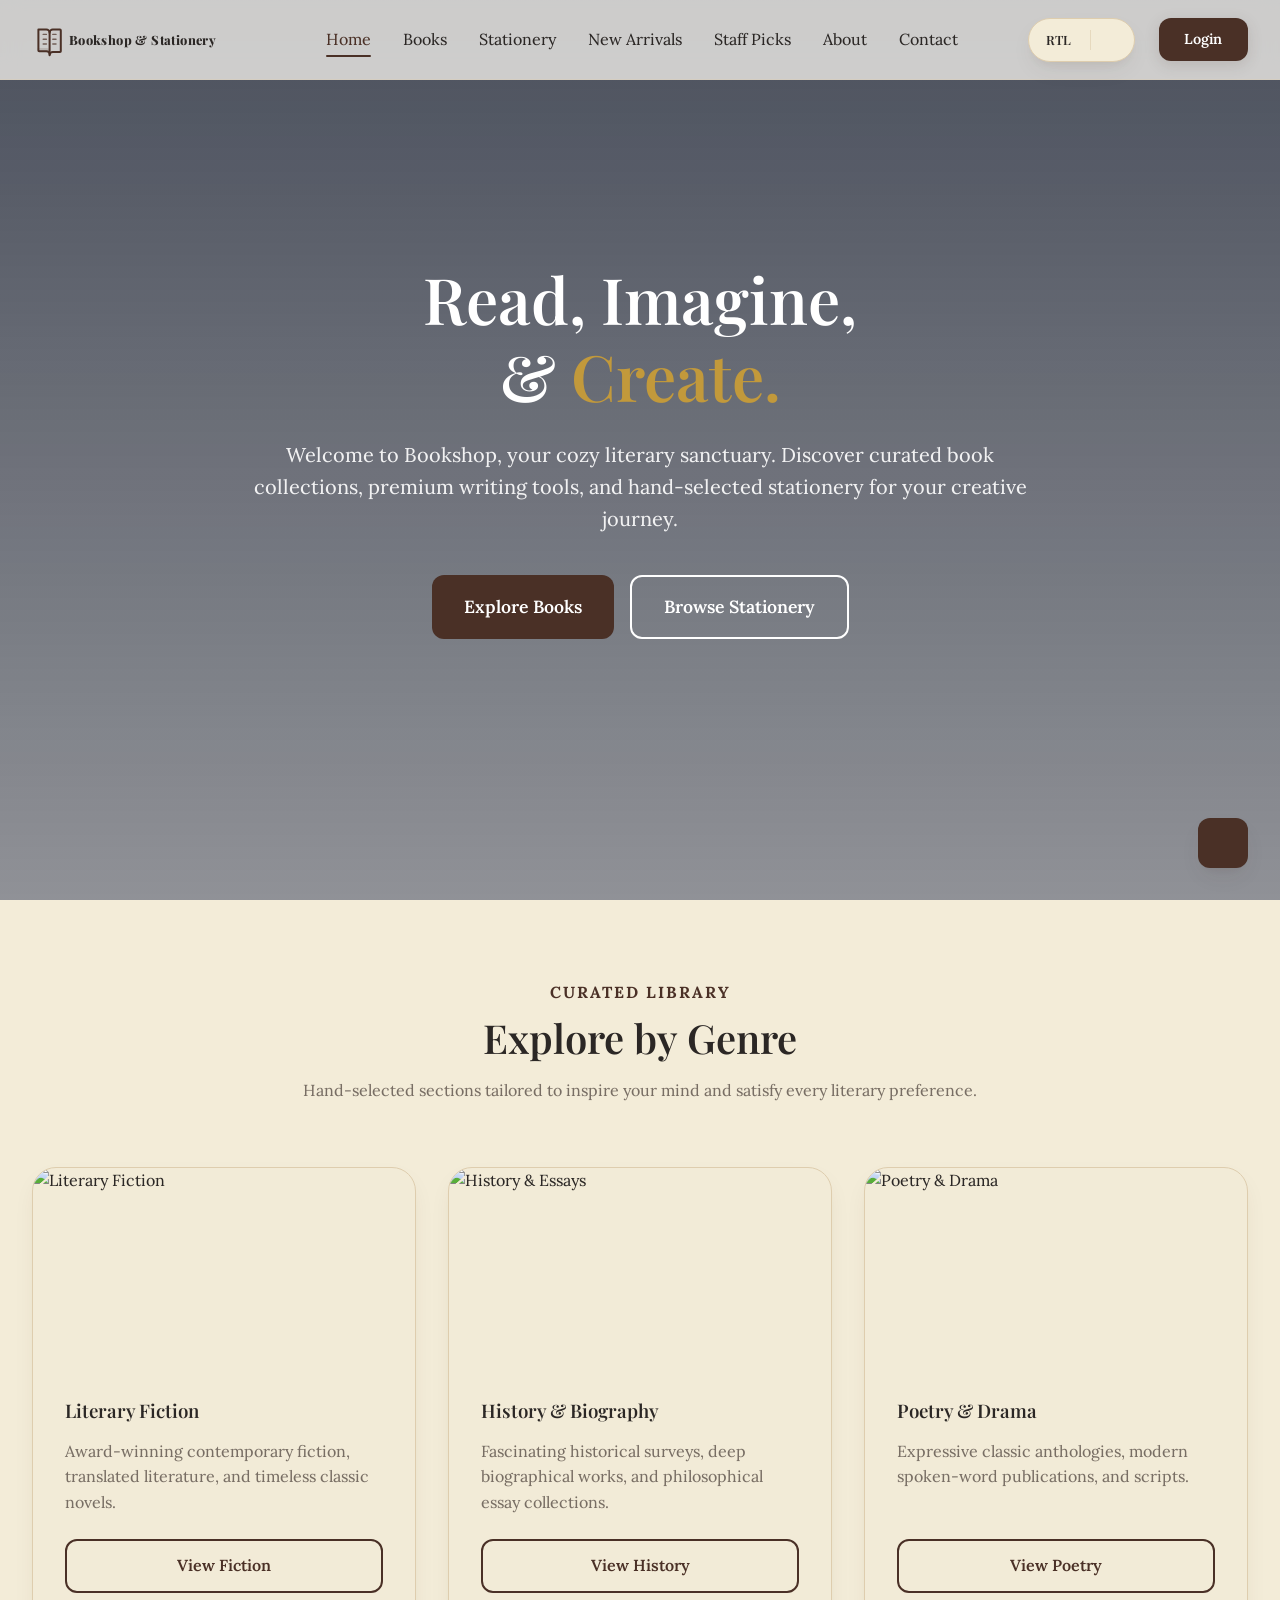
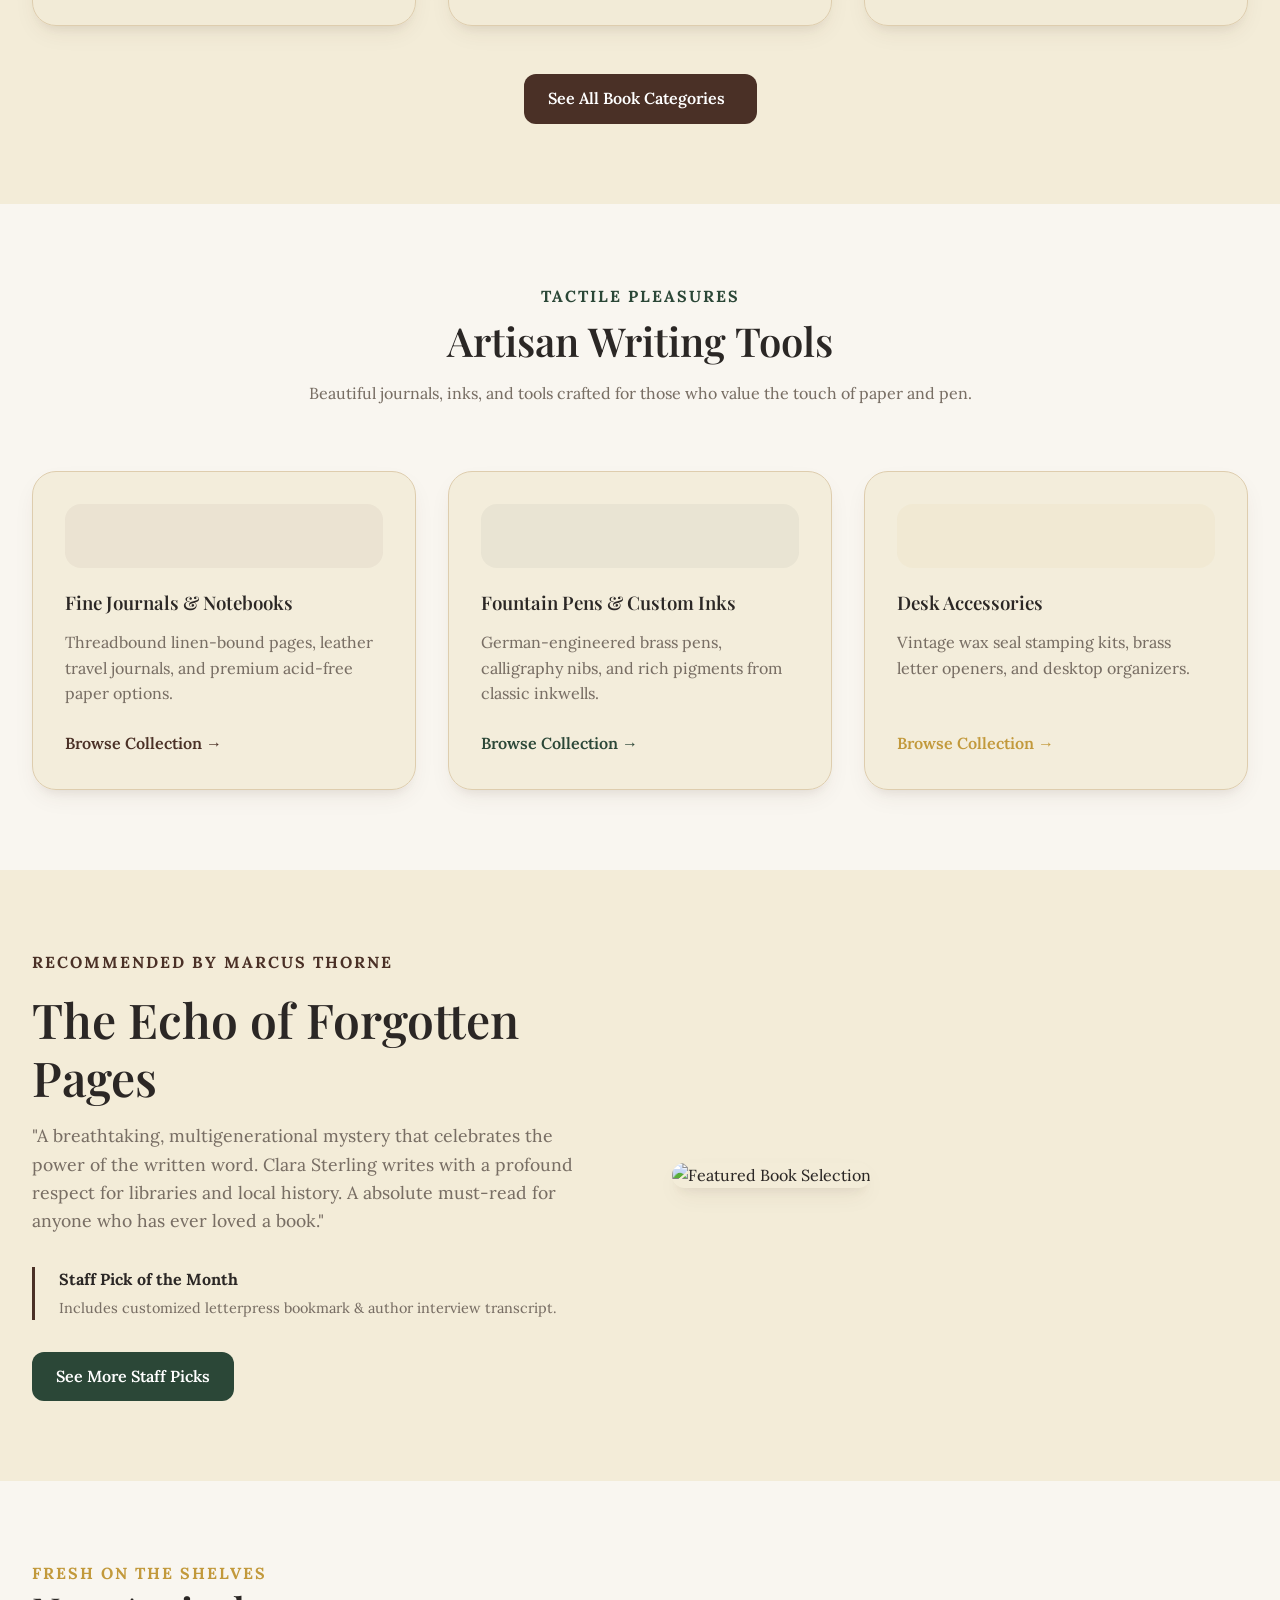
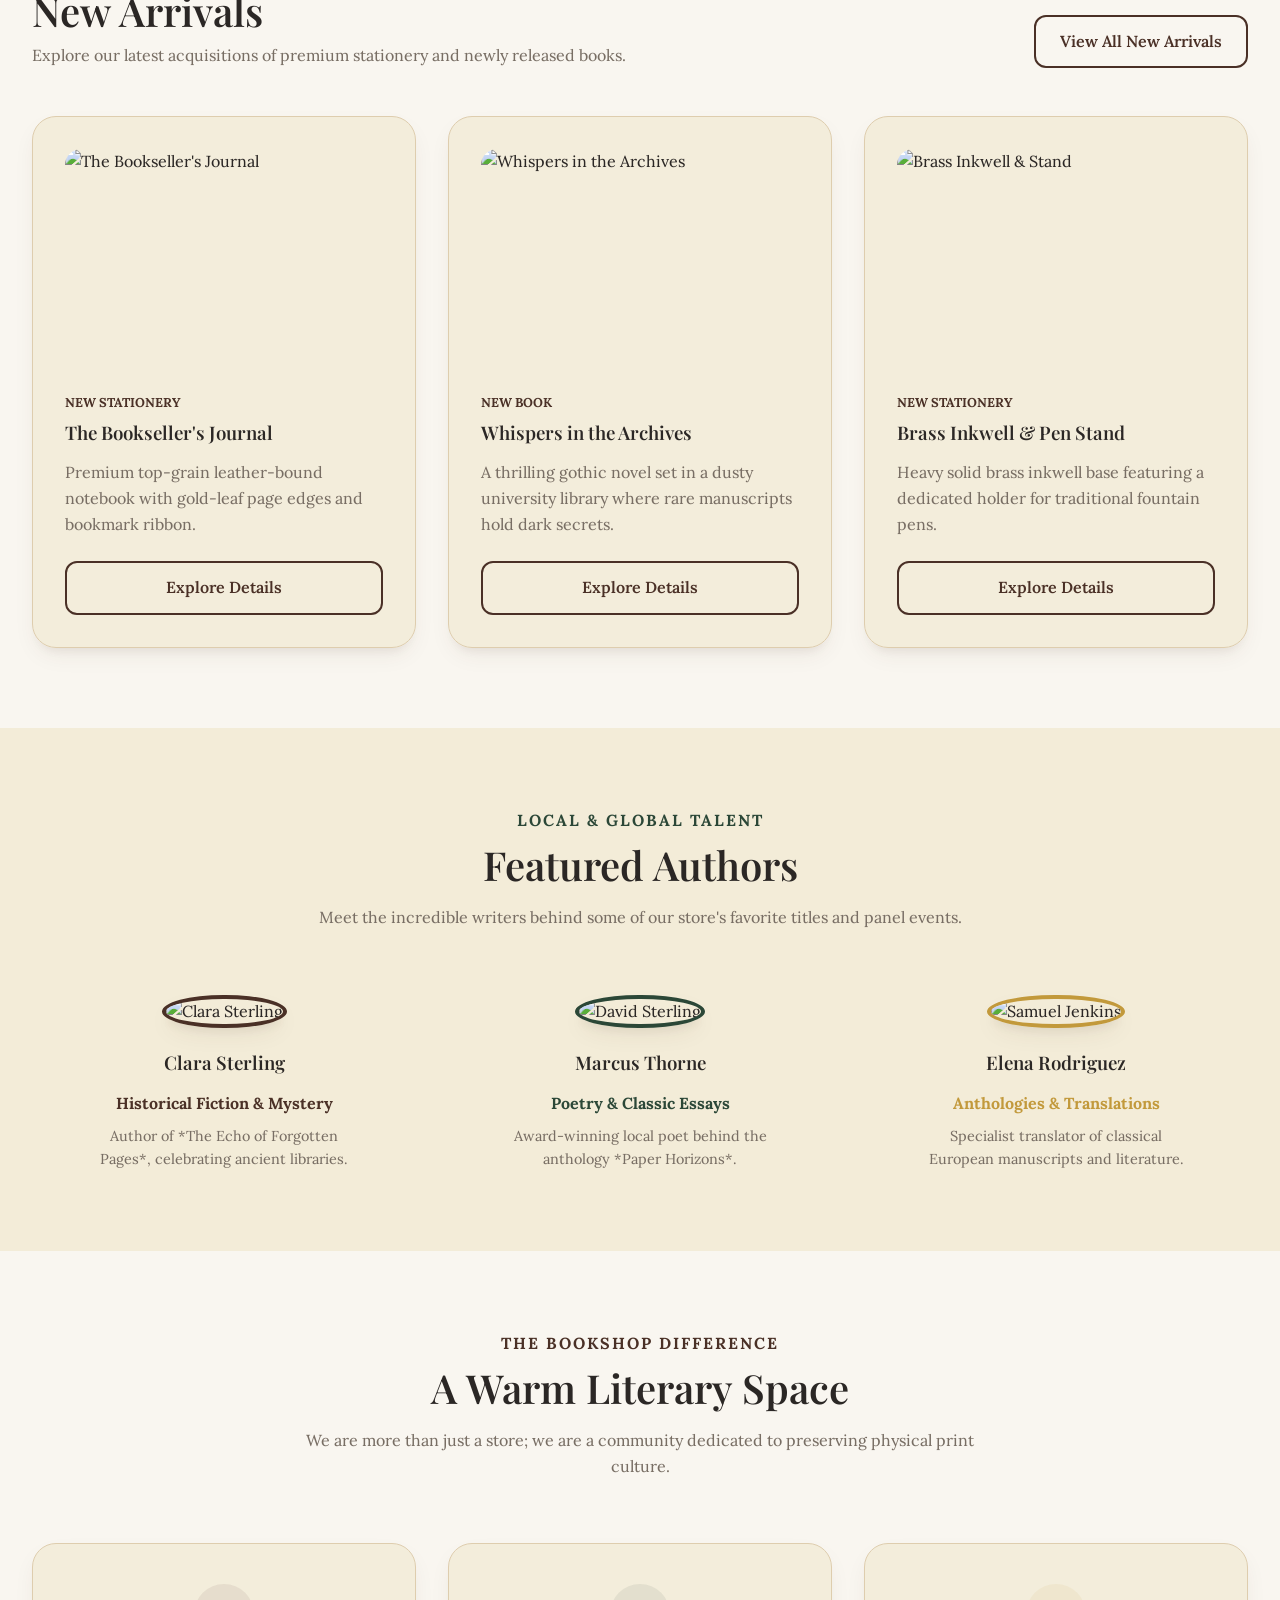
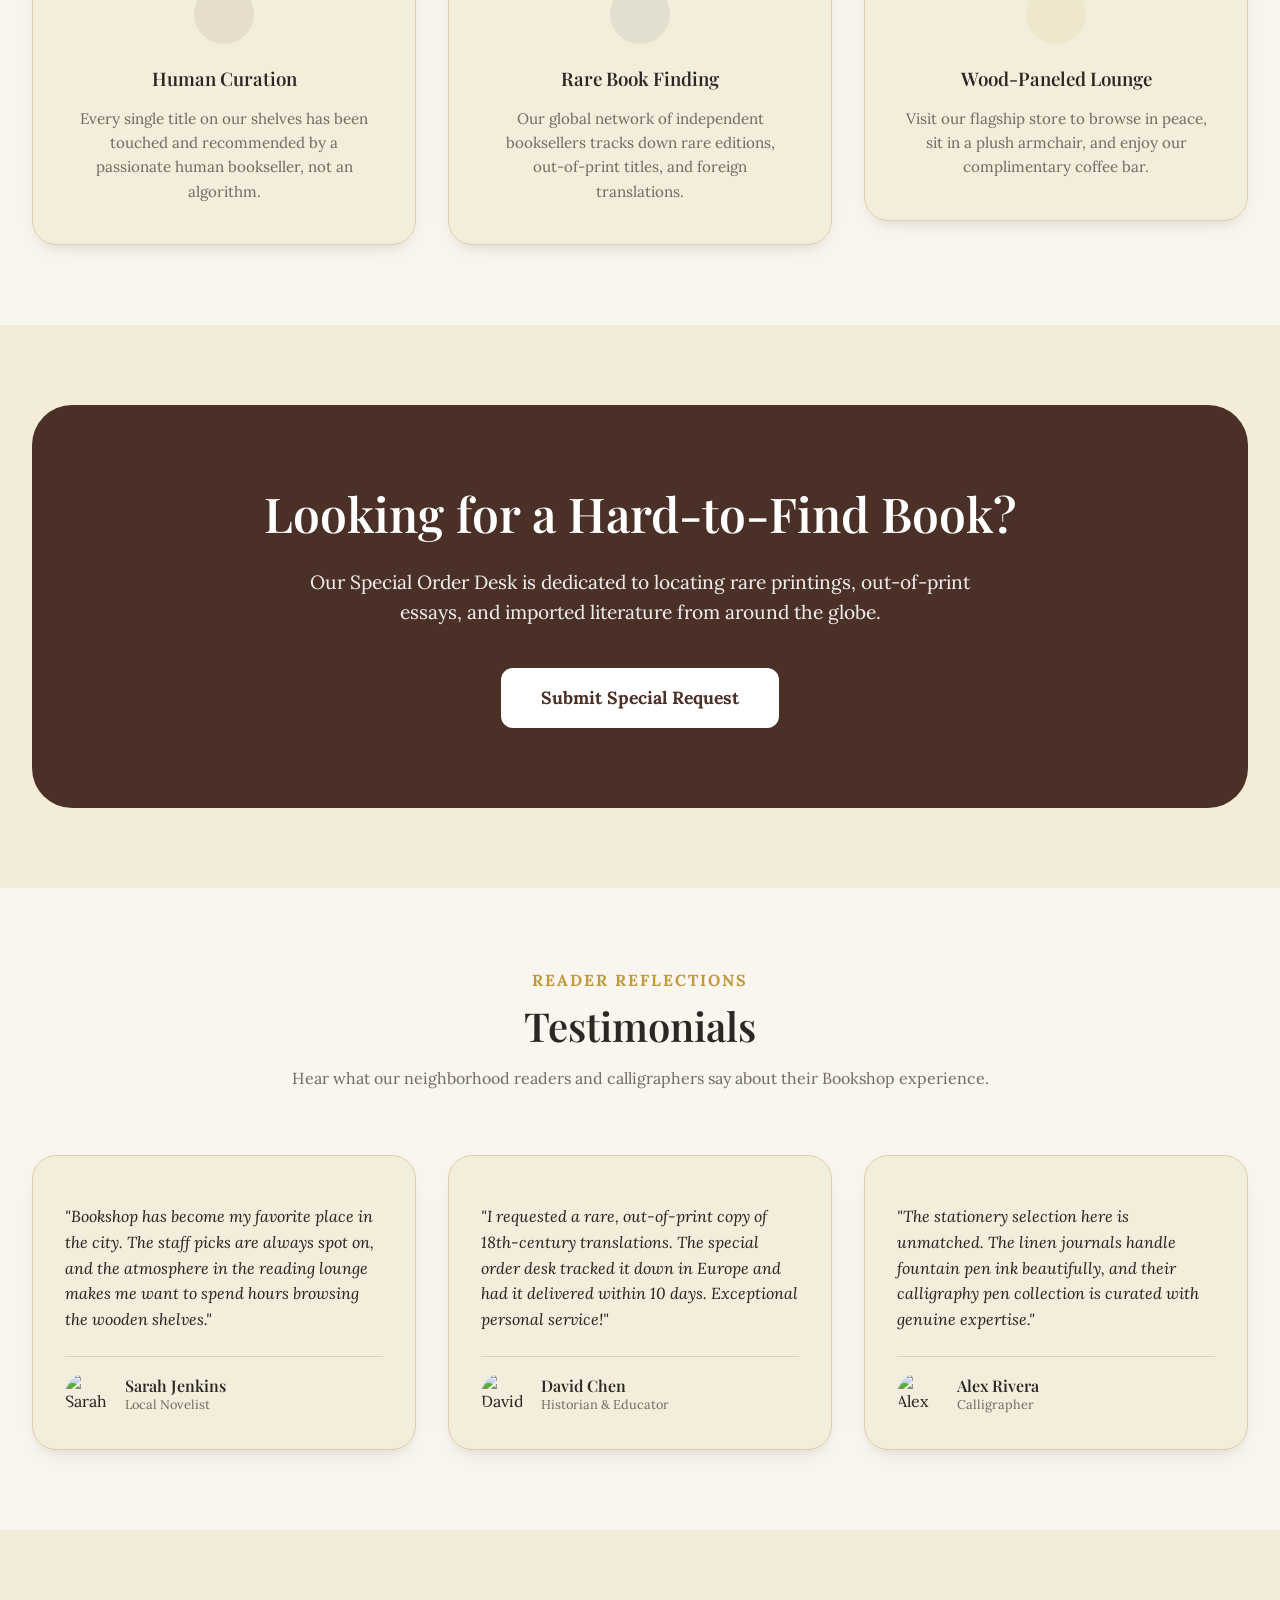
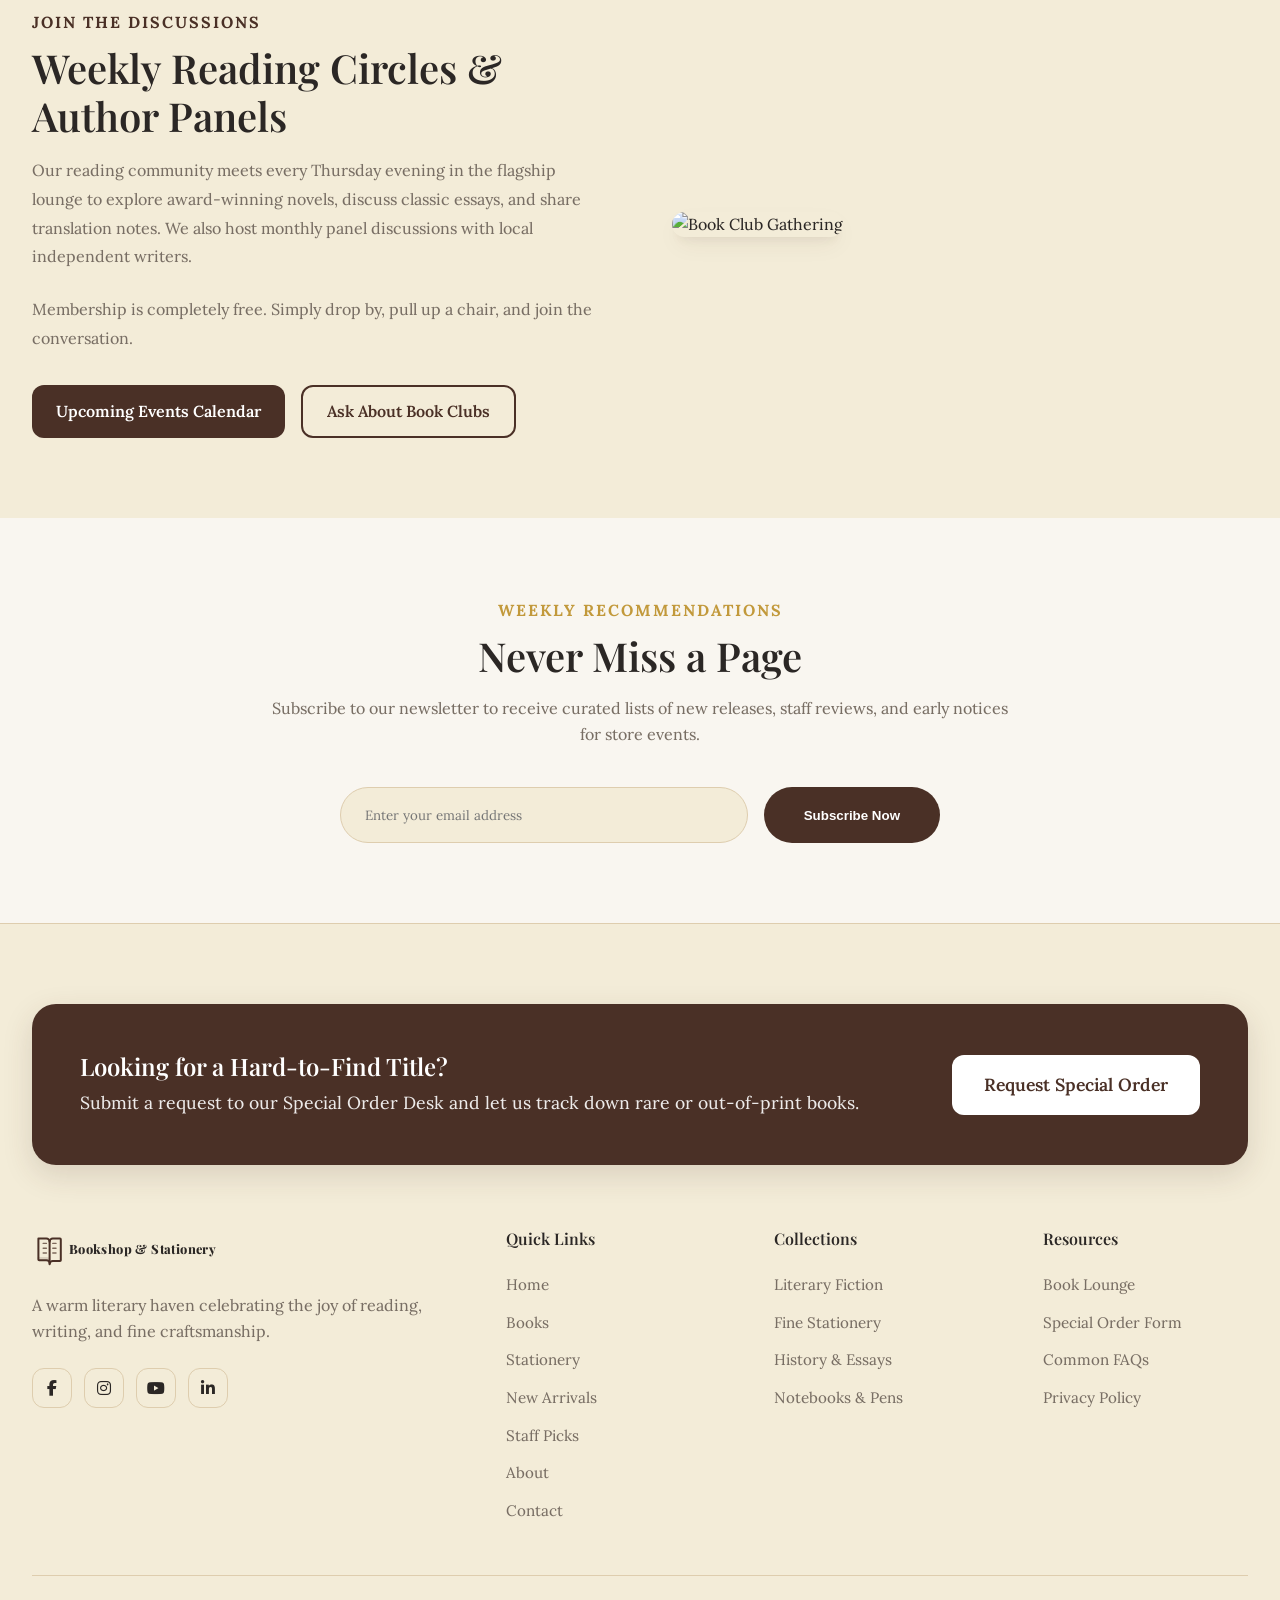
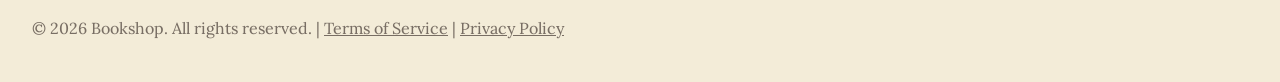
==== index.html @ 5d0e9b16 "Initial commit: Redesigned Premium Bookshop & Stationery Store website" ====
<!DOCTYPE html>
<html lang="en">

<head>
    <meta charset="UTF-8">
    <meta name="viewport" content="width=device-width, initial-scale=1.0">
    <title>Bookshop &amp; Stationery Store | Curated Books &amp; Fine Stationery</title>
    <meta name="description"
        content="Welcome to Bookshop, a premium independent bookshop and stationery store. Browse our curated book genres, custom stationery, staff picks, new arrivals, and submit special orders.">
    <link rel="preconnect" href="https://fonts.googleapis.com">
    <link rel="preconnect" href="https://fonts.gstatic.com" crossorigin>
    <link href="https://fonts.googleapis.com/css2?family=Lora:ital,wght@0,400..700;1,400..700&family=Playfair+Display:ital,wght@0,400..900;1,400..900&family=Inter:wght@400;500;600;700&display=swap" rel="stylesheet">
    <link rel="stylesheet" href="style.css?v=1.2">
    <link rel="stylesheet" href="https://cdnjs.cloudflare.com/ajax/libs/font-awesome/6.5.2/css/all.min.css">
    <link rel="icon" type="image/svg+xml" href="favicon.svg">
    <script src="https://unpkg.com/lucide@latest"></script>
</head>

<body>

    <!-- Header -->
    <header>
        <div class="container nav-container">
            <a href="index.html" class="logo">
                <svg class="logo-svg" xmlns="http://www.w3.org/2000/svg" viewBox="0 0 280 50" width="280" height="50" style="height: 40px; width: auto; max-width: 280px;">
                    <g fill="none" stroke="var(--primary)" stroke-width="2" stroke-linecap="round" stroke-linejoin="round" transform="translate(6, 6)">
                        <path d="M2 30h10a4 4 0 0 1 4 4v2A4 4 0 0 0 12 32H2z" fill="var(--primary)" opacity="0.15" />
                        <path d="M2 6v26c0 .6.4 1 1 1h9c2.2 0 4 1.8 4 4V10c0-2.2-1.8-4-4-4H3c-.6 0-1 .4-1 1z" stroke="var(--primary)" stroke-width="2.5" />
                        <path d="M16 10c0-2.2 1.8-4 4-4h9c.6 0 1 .4 1 1v26c0 .6-.4 1-1 1h-9c-2.2 0-4 1.8-4 4" stroke="var(--primary)" stroke-width="2.5" />
                        <path d="M12 12h-4M12 18h-4M12 24h-4" stroke="var(--primary)" stroke-width="1.8" opacity="0.7"/>
                        <path d="M20 12h4M20 18h4M20 24h4" stroke="var(--primary)" stroke-width="1.8" opacity="0.7"/>
                    </g>
                    <text x="46" y="31" font-family="'Playfair Display', serif" font-weight="800" font-size="16" fill="var(--text)" letter-spacing="0.5">Bookshop &amp; Stationery</text>
                </svg>
            </a>
            <nav class="nav-links">
                <a href="index.html" class="active">Home</a>
                <a href="books.html">Books</a>
                <a href="stationery.html">Stationery</a>
                <a href="new-arrivals.html">New Arrivals</a>
                <a href="staff-picks.html">Staff Picks</a>
                <a href="about.html">About</a>
                <a href="contact.html">Contact</a>
            </nav>
            <div class="header-actions">
                <div class="nav-controls-group">
                    <button id="rtl-toggle" class="control-btn" title="Toggle RTL/LTR">RTL</button>
                    <div class="control-separator"></div>
                    <button id="theme-toggle" class="control-btn" title="Toggle Theme">
                        <i data-lucide="sun" class="theme-icon-sun"></i>
                        <i data-lucide="moon" class="theme-icon-moon"></i>
                    </button>
                </div>
                <a href="login.html" class="btn btn-primary login-btn">Login</a>
                <button id="mobile-menu-btn" class="toggle-btn mobile-only" title="Menu">
                    <i data-lucide="menu"></i>
                </button>
            </div>
        </div>
    </header>

    <!-- Mobile Menu -->
    <div id="mobile-menu" class="mobile-menu">
        <button id="mobile-menu-close" class="close-menu-btn" title="Close Menu">
            <i data-lucide="x"></i>
        </button>
        <nav class="mobile-nav-links">
            <a href="index.html" class="active">Home</a>
            <a href="books.html">Books</a>
            <a href="stationery.html">Stationery</a>
            <a href="new-arrivals.html">New Arrivals</a>
            <a href="staff-picks.html">Staff Picks</a>
            <a href="about.html">About</a>
            <a href="contact.html">Contact</a>
            <a href="login.html" class="btn btn-primary login-btn-mobile">Login</a>
        </nav>
    </div>

    <!-- 1. Hero Section -->
    <section class="hero">
        <div class="hero-bg" style="background-image: url('https://images.unsplash.com/photo-1507842217343-583bb7270b66?auto=format&fit=crop&q=80&w=2000');"></div>
        <div class="container">
            <div class="hero-content">
                <h1>Read, Imagine, <br>&amp; <span style="color: var(--accent);">Create.</span></h1>
                <p>Welcome to Bookshop, your cozy literary sanctuary. Discover curated book collections, premium writing tools, and hand-selected stationery for your creative journey.</p>
                <div class="hero-buttons" style="display: flex; gap: 1rem; justify-content: center;">
                    <a href="books.html" class="btn btn-primary btn-lg" style="padding: 1rem 2rem; font-size: 1.1rem;">Explore Books</a>
                    <a href="stationery.html" class="btn btn-outline btn-lg" style="color: white; border-color: white; padding: 1rem 2rem; font-size: 1.1rem;">Browse Stationery</a>
                </div>
            </div>
        </div>
    </section>

    <!-- 2. Book Genres -->
    <section style="background-color: var(--surface);">
        <div class="container">
            <div style="text-align: center; max-width: 700px; margin: 0 auto 4rem;">
                <span style="color: var(--primary); font-weight: 700; text-transform: uppercase; letter-spacing: 2px;">Curated Library</span>
                <h2 style="font-size: 2.5rem; margin-top: 0.5rem;">Explore by Genre</h2>
                <p style="color: var(--text-muted);">Hand-selected sections tailored to inspire your mind and satisfy every literary preference.</p>
            </div>
            <div class="grid grid-3 reveal">
                <!-- Genre 1 -->
                <div class="card" style="padding: 0; overflow: hidden; height: auto;">
                    <img src="https://images.unsplash.com/photo-1495640388908-05fa85288e61?auto=format&fit=crop&q=80&w=500" class="card-img" alt="Literary Fiction" style="margin-bottom: 0;">
                    <div style="padding: 2rem; display: flex; flex-direction: column; flex-grow: 1;">
                        <h3>Literary Fiction</h3>
                        <p style="color: var(--text-muted); margin-bottom: 1.5rem; flex-grow: 1;">Award-winning contemporary fiction, translated literature, and timeless classic novels.</p>
                        <a href="books.html#fiction" class="btn btn-outline" style="margin-top: auto; width: 100%;">View Fiction</a>
                    </div>
                </div>
                <!-- Genre 2 -->
                <div class="card" style="padding: 0; overflow: hidden; height: auto;">
                    <img src="https://images.unsplash.com/photo-1463320305501-443be73468a3?auto=format&fit=crop&q=80&w=500" class="card-img" alt="History &amp; Essays" style="margin-bottom: 0;">
                    <div style="padding: 2rem; display: flex; flex-direction: column; flex-grow: 1;">
                        <h3>History &amp; Biography</h3>
                        <p style="color: var(--text-muted); margin-bottom: 1.5rem; flex-grow: 1;">Fascinating historical surveys, deep biographical works, and philosophical essay collections.</p>
                        <a href="books.html#history" class="btn btn-outline" style="margin-top: auto; width: 100%;">View History</a>
                    </div>
                </div>
                <!-- Genre 3 -->
                <div class="card" style="padding: 0; overflow: hidden; height: auto;">
                    <img src="https://images.unsplash.com/photo-1518373714866-3f1478910ab0?auto=format&fit=crop&q=80&w=500" class="card-img" alt="Poetry &amp; Drama" style="margin-bottom: 0;">
                    <div style="padding: 2rem; display: flex; flex-direction: column; flex-grow: 1;">
                        <h3>Poetry &amp; Drama</h3>
                        <p style="color: var(--text-muted); margin-bottom: 1.5rem; flex-grow: 1;">Expressive classic anthologies, modern spoken-word publications, and scripts.</p>
                        <a href="books.html#poetry" class="btn btn-outline" style="margin-top: auto; width: 100%;">View Poetry</a>
                    </div>
                </div>
            </div>
            <div style="text-align: center; margin-top: 3rem;">
                <a href="books.html" class="btn btn-primary">See All Book Categories <i data-lucide="arrow-right"></i></a>
            </div>
        </div>
    </section>

    <!-- 3. Premium Stationery Collection -->
    <section>
        <div class="container">
            <div style="text-align: center; max-width: 700px; margin: 0 auto 4rem;">
                <span style="color: var(--secondary); font-weight: 700; text-transform: uppercase; letter-spacing: 2px;">Tactile Pleasures</span>
                <h2 style="font-size: 2.5rem; margin-top: 0.5rem;">Artisan Writing Tools</h2>
                <p style="color: var(--text-muted);">Beautiful journals, inks, and tools crafted for those who value the touch of paper and pen.</p>
            </div>
            <div class="grid grid-3 reveal">
                <!-- Stationery item 1 -->
                <div class="card" style="display: flex; flex-direction: column; height: auto;">
                    <div style="background: rgba(74, 48, 38, 0.05); border-radius: 16px; padding: 2rem; text-align: center; margin-bottom: 1.5rem;">
                        <i data-lucide="book-open" size="48" style="color: var(--primary);"></i>
                    </div>
                    <h3>Fine Journals &amp; Notebooks</h3>
                    <p style="color: var(--text-muted); margin-bottom: 1.5rem; flex-grow: 1;">Threadbound linen-bound pages, leather travel journals, and premium acid-free paper options.</p>
                    <a href="stationery.html#journals" style="color: var(--primary); font-weight: 600;">Browse Collection &rarr;</a>
                </div>
                <!-- Stationery item 2 -->
                <div class="card" style="display: flex; flex-direction: column; height: auto;">
                    <div style="background: rgba(43, 71, 55, 0.05); border-radius: 16px; padding: 2rem; text-align: center; margin-bottom: 1.5rem;">
                        <i data-lucide="pen-tool" size="48" style="color: var(--secondary);"></i>
                    </div>
                    <h3>Fountain Pens &amp; Custom Inks</h3>
                    <p style="color: var(--text-muted); margin-bottom: 1.5rem; flex-grow: 1;">German-engineered brass pens, calligraphy nibs, and rich pigments from classic inkwells.</p>
                    <a href="stationery.html#pens" style="color: var(--secondary); font-weight: 600;">Browse Collection &rarr;</a>
                </div>
                <!-- Stationery item 3 -->
                <div class="card" style="display: flex; flex-direction: column; height: auto;">
                    <div style="background: rgba(194, 153, 59, 0.05); border-radius: 16px; padding: 2rem; text-align: center; margin-bottom: 1.5rem;">
                        <i data-lucide="layers" size="48" style="color: var(--accent);"></i>
                    </div>
                    <h3>Desk Accessories</h3>
                    <p style="color: var(--text-muted); margin-bottom: 1.5rem; flex-grow: 1;">Vintage wax seal stamping kits, brass letter openers, and desktop organizers.</p>
                    <a href="stationery.html#accessories" style="color: var(--accent); font-weight: 600;">Browse Collection &rarr;</a>
                </div>
            </div>
        </div>
    </section>

    <!-- 4. Staff Picks -->
    <section style="background-color: var(--surface);">
        <div class="container">
            <div class="grid featured-grid reveal" style="align-items: center; gap: 4rem;">
                <div>
                    <span style="color: var(--primary); font-weight: 700; text-transform: uppercase; letter-spacing: 2px;">Recommended by Marcus Thorne</span>
                    <h2 style="font-size: 3rem; margin-top: 1rem;">The Echo of Forgotten Pages</h2>
                    <p style="font-size: 1.1rem; color: var(--text-muted); margin-bottom: 2rem;">"A breathtaking, multigenerational mystery that celebrates the power of the written word. Clara Sterling writes with a profound respect for libraries and local history. A absolute must-read for anyone who has ever loved a book."</p>
                    <div style="border-left: 3px solid var(--primary); padding-left: 1.5rem; margin-bottom: 2rem;">
                        <p style="font-weight: 700; margin-bottom: 0.25rem;">Staff Pick of the Month</p>
                        <p style="font-size: 0.9rem; color: var(--text-muted);">Includes customized letterpress bookmark &amp; author interview transcript.</p>
                    </div>
                    <a href="staff-picks.html" class="btn btn-secondary">See More Staff Picks</a>
                </div>
                <div>
                    <img src="https://images.unsplash.com/photo-1544947950-fa07a98d237f?auto=format&fit=crop&q=80&w=800" alt="Featured Book Selection"
                        style="width: 100%; border-radius: 32px; box-shadow: var(--shadow); object-fit: cover; height: 500px;">
                </div>
            </div>
        </div>
    </section>

    <!-- 5. New Arrivals -->
    <section>
        <div class="container">
            <div class="section-header" style="margin-bottom: 3rem;">
                <div>
                    <span style="color: var(--accent); font-weight: 700; text-transform: uppercase; letter-spacing: 2px;">Fresh On The Shelves</span>
                    <h2>New Arrivals</h2>
                    <p style="color: var(--text-muted);">Explore our latest acquisitions of premium stationery and newly released books.</p>
                </div>
                <a href="new-arrivals.html" class="btn btn-outline">View All New Arrivals</a>
            </div>
            <div class="grid grid-3 reveal">
                <!-- Arrival 1 -->
                <div class="card" style="display: flex; flex-direction: column; height: auto;">
                    <img src="https://images.unsplash.com/photo-1512820790803-83ca734da794?auto=format&fit=crop&q=80&w=800" class="card-img" alt="The Bookseller's Journal" style="height: 220px; object-fit: cover;">
                    <span style="font-size: 0.8rem; text-transform: uppercase; color: var(--primary); font-weight: 700; margin-bottom: 0.5rem;">New Stationery</span>
                    <h3>The Bookseller's Journal</h3>
                    <p style="color: var(--text-muted); margin-bottom: 1.5rem; flex-grow: 1;">Premium top-grain leather-bound notebook with gold-leaf page edges and bookmark ribbon.</p>
                    <a href="new-arrivals.html#stationery" class="btn btn-outline" style="width: 100%; margin-top: auto;">Explore Details</a>
                </div>
                <!-- Arrival 2 -->
                <div class="card" style="display: flex; flex-direction: column; height: auto;">
                    <img src="https://images.unsplash.com/photo-1543002588-bfa74002ed7e?auto=format&fit=crop&q=80&w=800" class="card-img" alt="Whispers in the Archives" style="height: 220px; object-fit: cover;">
                    <span style="font-size: 0.8rem; text-transform: uppercase; color: var(--primary); font-weight: 700; margin-bottom: 0.5rem;">New Book</span>
                    <h3>Whispers in the Archives</h3>
                    <p style="color: var(--text-muted); margin-bottom: 1.5rem; flex-grow: 1;">A thrilling gothic novel set in a dusty university library where rare manuscripts hold dark secrets.</p>
                    <a href="new-arrivals.html#books" class="btn btn-outline" style="width: 100%; margin-top: auto;">Explore Details</a>
                </div>
                <!-- Arrival 3 -->
                <div class="card" style="display: flex; flex-direction: column; height: auto;">
                    <img src="https://images.unsplash.com/photo-1583485088034-697b5bc54ccd?auto=format&fit=crop&q=80&w=800" class="card-img" alt="Brass Inkwell &amp; Stand" style="height: 220px; object-fit: cover;">
                    <span style="font-size: 0.8rem; text-transform: uppercase; color: var(--primary); font-weight: 700; margin-bottom: 0.5rem;">New Stationery</span>
                    <h3>Brass Inkwell &amp; Pen Stand</h3>
                    <p style="color: var(--text-muted); margin-bottom: 1.5rem; flex-grow: 1;">Heavy solid brass inkwell base featuring a dedicated holder for traditional fountain pens.</p>
                    <a href="new-arrivals.html#stationery" class="btn btn-outline" style="width: 100%; margin-top: auto;">Explore Details</a>
                </div>
            </div>
        </div>
    </section>

    <!-- 6. Featured Authors -->
    <section style="background-color: var(--surface);">
        <div class="container">
            <div style="text-align: center; max-width: 700px; margin: 0 auto 4rem;">
                <span style="color: var(--secondary); font-weight: 700; text-transform: uppercase; letter-spacing: 2px;">Local &amp; Global Talent</span>
                <h2 style="font-size: 2.5rem; margin-top: 0.5rem;">Featured Authors</h2>
                <p style="color: var(--text-muted);">Meet the incredible writers behind some of our store's favorite titles and panel events.</p>
            </div>
            <div class="grid grid-3 reveal">
                <!-- Author 1 -->
                <div style="text-align: center;">
                    <img src="https://i.pravatar.cc/300?u=author1" alt="Clara Sterling"
                        style="width: 180px; height: 180px; border-radius: 50%; object-fit: cover; margin-bottom: 1.5rem; border: 4px solid var(--primary); box-shadow: var(--shadow);">
                    <h3>Clara Sterling</h3>
                    <p style="color: var(--primary); font-weight: 700; margin-bottom: 0.5rem;">Historical Fiction &amp; Mystery</p>
                    <p style="color: var(--text-muted); font-size: 0.9rem; max-width: 280px; margin: 0 auto;">Author of *The Echo of Forgotten Pages*, celebrating ancient libraries.</p>
                </div>
                <!-- Author 2 -->
                <div style="text-align: center;">
                    <img src="https://i.pravatar.cc/300?u=author2" alt="David Sterling"
                        style="width: 180px; height: 180px; border-radius: 50%; object-fit: cover; margin-bottom: 1.5rem; border: 4px solid var(--secondary); box-shadow: var(--shadow);">
                    <h3>Marcus Thorne</h3>
                    <p style="color: var(--secondary); font-weight: 700; margin-bottom: 0.5rem;">Poetry &amp; Classic Essays</p>
                    <p style="color: var(--text-muted); font-size: 0.9rem; max-width: 280px; margin: 0 auto;">Award-winning local poet behind the anthology *Paper Horizons*.</p>
                </div>
                <!-- Author 3 -->
                <div style="text-align: center;">
                    <img src="https://i.pravatar.cc/300?u=author3" alt="Samuel Jenkins"
                        style="width: 180px; height: 180px; border-radius: 50%; object-fit: cover; margin-bottom: 1.5rem; border: 4px solid var(--accent); box-shadow: var(--shadow);">
                    <h3>Elena Rodriguez</h3>
                    <p style="color: var(--accent); font-weight: 700; margin-bottom: 0.5rem;">Anthologies &amp; Translations</p>
                    <p style="color: var(--text-muted); font-size: 0.9rem; max-width: 280px; margin: 0 auto;">Specialist translator of classical European manuscripts and literature.</p>
                </div>
            </div>
        </div>
    </section>

    <!-- 7. Why Choose Us -->
    <section>
        <div class="container">
            <div style="text-align: center; max-width: 700px; margin: 0 auto 4rem;">
                <span style="color: var(--primary); font-weight: 700; text-transform: uppercase; letter-spacing: 2px;">The Bookshop Difference</span>
                <h2 style="font-size: 2.5rem; margin-top: 0.5rem;">A Warm Literary Space</h2>
                <p style="color: var(--text-muted);">We are more than just a store; we are a community dedicated to preserving physical print culture.</p>
            </div>
            <div class="grid grid-3 reveal">
                <!-- Point 1 -->
                <div class="card" style="padding: 2.5rem; border-radius: 24px; text-align: center;">
                    <div style="background: rgba(74, 48, 38, 0.08); width: 60px; height: 60px; border-radius: 50%; display: flex; align-items: center; justify-content: center; margin: 0 auto 1.5rem; color: var(--primary);">
                        <i data-lucide="user-check" size="28"></i>
                    </div>
                    <h3>Human Curation</h3>
                    <p style="color: var(--text-muted); font-size: 0.95rem; line-height: 1.6;">Every single title on our shelves has been touched and recommended by a passionate human bookseller, not an algorithm.</p>
                </div>
                <!-- Point 2 -->
                <div class="card" style="padding: 2.5rem; border-radius: 24px; text-align: center;">
                    <div style="background: rgba(43, 71, 55, 0.08); width: 60px; height: 60px; border-radius: 50%; display: flex; align-items: center; justify-content: center; margin: 0 auto 1.5rem; color: var(--secondary);">
                        <i data-lucide="search" size="28"></i>
                    </div>
                    <h3>Rare Book Finding</h3>
                    <p style="color: var(--text-muted); font-size: 0.95rem; line-height: 1.6;">Our global network of independent booksellers tracks down rare editions, out-of-print titles, and foreign translations.</p>
                </div>
                <!-- Point 3 -->
                <div class="card" style="padding: 2.5rem; border-radius: 24px; text-align: center;">
                    <div style="background: rgba(194, 153, 59, 0.08); width: 60px; height: 60px; border-radius: 50%; display: flex; align-items: center; justify-content: center; margin: 0 auto 1.5rem; color: var(--accent);">
                        <i data-lucide="coffee" size="28"></i>
                    </div>
                    <h3>Wood-Paneled Lounge</h3>
                    <p style="color: var(--text-muted); font-size: 0.95rem; line-height: 1.6;">Visit our flagship store to browse in peace, sit in a plush armchair, and enjoy our complimentary coffee bar.</p>
                </div>
            </div>
        </div>
    </section>

    <!-- 8. Special Order Request (CTA Banner) -->
    <section style="background-color: var(--surface);">
        <div class="container">
            <div class="reveal responsive-cta"
                style="background: var(--primary); border-radius: 40px; text-align: center; color: white;">
                <h2 style="font-size: 3rem; margin-bottom: 1.5rem; color: white;">Looking for a Hard-to-Find Book?</h2>
                <p style="font-size: 1.2rem; margin-bottom: 2.5rem; opacity: 0.9; max-width: 700px; margin-left: auto; margin-right: auto;">Our Special Order Desk is dedicated to locating rare printings, out-of-print essays, and imported literature from around the globe.</p>
                <div style="display: flex; gap: 1rem; justify-content: center; flex-wrap: wrap;">
                    <a href="contact.html" class="btn" style="background: white; color: var(--primary); padding: 1rem 2.5rem; font-size: 1.1rem; font-weight: 700;">Submit Special Request</a>
                </div>
            </div>
        </div>
    </section>

    <!-- 9. Customer Testimonials -->
    <section>
        <div class="container">
            <div style="text-align: center; max-width: 700px; margin: 0 auto 4rem;">
                <span style="color: var(--accent); font-weight: 700; text-transform: uppercase; letter-spacing: 2px;">Reader Reflections</span>
                <h2 style="font-size: 2.5rem; margin-top: 0.5rem;">Testimonials</h2>
                <p style="color: var(--text-muted);">Hear what our neighborhood readers and calligraphers say about their Bookshop experience.</p>
            </div>
            <div class="grid grid-3 reveal">
                <!-- Testimonial 1 -->
                <div class="card" style="display: flex; flex-direction: column; height: auto;">
                    <div style="display: flex; gap: 0.25rem; color: #fbbf24; margin-bottom: 1rem;">
                        <i data-lucide="star" fill="currentColor" size="16"></i>
                        <i data-lucide="star" fill="currentColor" size="16"></i>
                        <i data-lucide="star" fill="currentColor" size="16"></i>
                        <i data-lucide="star" fill="currentColor" size="16"></i>
                        <i data-lucide="star" fill="currentColor" size="16"></i>
                    </div>
                    <p style="font-style: italic; margin-bottom: 1.5rem; flex-grow: 1;">"Bookshop has become my favorite place in the city. The staff picks are always spot on, and the atmosphere in the reading lounge makes me want to spend hours browsing the wooden shelves."</p>
                    <div style="display: flex; align-items: center; gap: 1rem; border-top: 1px solid var(--border); padding-top: 1rem;">
                        <img src="https://i.pravatar.cc/100?u=sarah" alt="Sarah J." style="width: 44px; height: 44px; border-radius: 50%;">
                        <div>
                            <h4 style="margin: 0; font-size: 1rem;">Sarah Jenkins</h4>
                            <p style="font-size: 0.8rem; color: var(--text-muted); margin: 0;">Local Novelist</p>
                        </div>
                    </div>
                </div>
                <!-- Testimonial 2 -->
                <div class="card" style="display: flex; flex-direction: column; height: auto;">
                    <div style="display: flex; gap: 0.25rem; color: #fbbf24; margin-bottom: 1rem;">
                        <i data-lucide="star" fill="currentColor" size="16"></i>
                        <i data-lucide="star" fill="currentColor" size="16"></i>
                        <i data-lucide="star" fill="currentColor" size="16"></i>
                        <i data-lucide="star" fill="currentColor" size="16"></i>
                        <i data-lucide="star" fill="currentColor" size="16"></i>
                    </div>
                    <p style="font-style: italic; margin-bottom: 1.5rem; flex-grow: 1;">"I requested a rare, out-of-print copy of 18th-century translations. The special order desk tracked it down in Europe and had it delivered within 10 days. Exceptional personal service!"</p>
                    <div style="display: flex; align-items: center; gap: 1rem; border-top: 1px solid var(--border); padding-top: 1rem;">
                        <img src="https://i.pravatar.cc/100?u=david" alt="David C." style="width: 44px; height: 44px; border-radius: 50%;">
                        <div>
                            <h4 style="margin: 0; font-size: 1rem;">David Chen</h4>
                            <p style="font-size: 0.8rem; color: var(--text-muted); margin: 0;">Historian &amp; Educator</p>
                        </div>
                    </div>
                </div>
                <!-- Testimonial 3 -->
                <div class="card" style="display: flex; flex-direction: column; height: auto;">
                    <div style="display: flex; gap: 0.25rem; color: #fbbf24; margin-bottom: 1rem;">
                        <i data-lucide="star" fill="currentColor" size="16"></i>
                        <i data-lucide="star" fill="currentColor" size="16"></i>
                        <i data-lucide="star" fill="currentColor" size="16"></i>
                        <i data-lucide="star" fill="currentColor" size="16"></i>
                        <i data-lucide="star" fill="currentColor" size="16"></i>
                    </div>
                    <p style="font-style: italic; margin-bottom: 1.5rem; flex-grow: 1;">"The stationery selection here is unmatched. The linen journals handle fountain pen ink beautifully, and their calligraphy pen collection is curated with genuine expertise."</p>
                    <div style="display: flex; align-items: center; gap: 1rem; border-top: 1px solid var(--border); padding-top: 1rem;">
                        <img src="https://i.pravatar.cc/100?u=alex" alt="Alex R." style="width: 44px; height: 44px; border-radius: 50%;">
                        <div>
                            <h4 style="margin: 0; font-size: 1rem;">Alex Rivera</h4>
                            <p style="font-size: 0.8rem; color: var(--text-muted); margin: 0;">Calligrapher</p>
                        </div>
                    </div>
                </div>
            </div>
        </div>
    </section>

    <!-- 10. Reading Community / Book Club -->
    <section style="background-color: var(--surface);">
        <div class="container">
            <div class="grid grid-2 reveal" style="align-items: center; gap: 4rem;">
                <div>
                    <span style="color: var(--primary); font-weight: 700; text-transform: uppercase; letter-spacing: 2px;">Join the Discussions</span>
                    <h2 style="font-size: 2.5rem; margin-top: 0.5rem; line-height: 1.2;">Weekly Reading Circles &amp; Author Panels</h2>
                    <p style="color: var(--text-muted); line-height: 1.8; margin-bottom: 1.5rem;">Our reading community meets every Thursday evening in the flagship lounge to explore award-winning novels, discuss classic essays, and share translation notes. We also host monthly panel discussions with local independent writers.</p>
                    <p style="color: var(--text-muted); line-height: 1.8; margin-bottom: 2rem;">Membership is completely free. Simply drop by, pull up a chair, and join the conversation.</p>
                    <div style="display: flex; gap: 1rem;">
                        <a href="about.html#events" class="btn btn-primary">Upcoming Events Calendar</a>
                        <a href="contact.html" class="btn btn-outline">Ask About Book Clubs</a>
                    </div>
                </div>
                <div>
                    <img src="https://images.unsplash.com/photo-1521587760476-6c12a4b040da?auto=format&fit=crop&q=80&w=800" alt="Book Club Gathering" style="width: 100%; border-radius: 32px; box-shadow: var(--shadow); object-fit: cover; height: 400px;">
                </div>
            </div>
        </div>
    </section>

    <!-- 11. Newsletter -->
    <section style="padding: 80px 0;">
        <div class="container" style="max-width: 800px; text-align: center;">
            <div class="reveal">
                <span style="color: var(--accent); font-weight: 700; text-transform: uppercase; letter-spacing: 2px;">Weekly Recommendations</span>
                <h2 style="font-size: 2.5rem; margin-top: 0.5rem; margin-bottom: 1rem;">Never Miss a Page</h2>
                <p style="color: var(--text-muted); margin-bottom: 2.5rem;">Subscribe to our newsletter to receive curated lists of new releases, staff reviews, and early notices for store events.</p>
                <form style="display: flex; gap: 1rem; max-width: 600px; margin: 0 auto; flex-wrap: wrap; justify-content: center;">
                    <input type="email" class="form-control" placeholder="Enter your email address" style="flex: 1; min-width: 250px; height: 56px; padding: 0 1.5rem; border-radius: 28px; border: 1px solid var(--border); background: var(--surface); color: var(--text);" required>
                    <button type="submit" class="btn btn-primary" style="height: 56px; border-radius: 28px; padding: 0 2.5rem;">Subscribe Now</button>
                </form>
            </div>
        </div>
    </section>

    <!-- Footer -->
    <footer>
        <div class="container">
            <!-- Footer CTA -->
            <div class="footer-cta reveal">
                <div>
                    <h2>Looking for a Hard-to-Find Title?</h2>
                    <p>Submit a request to our Special Order Desk and let us track down rare or out-of-print books.</p>
                </div>
                <a href="contact.html" class="btn"
                    style="background: white; color: var(--primary); padding: 1rem 2rem; font-size: 1.1rem;">Request Special Order</a>
            </div>

            <div class="footer-grid">
                <div>
                    <a href="index.html" class="logo" style="margin-bottom: 1.5rem;">
                        <svg class="logo-svg" xmlns="http://www.w3.org/2000/svg" viewBox="0 0 280 50" width="280" height="50" style="height: 40px; width: auto; max-width: 280px;">
                    <g fill="none" stroke="var(--primary)" stroke-width="2" stroke-linecap="round" stroke-linejoin="round" transform="translate(6, 6)">
                        <path d="M2 30h10a4 4 0 0 1 4 4v2A4 4 0 0 0 12 32H2z" fill="var(--primary)" opacity="0.15" />
                        <path d="M2 6v26c0 .6.4 1 1 1h9c2.2 0 4 1.8 4 4V10c0-2.2-1.8-4-4-4H3c-.6 0-1 .4-1 1z" stroke="var(--primary)" stroke-width="2.5" />
                        <path d="M16 10c0-2.2 1.8-4 4-4h9c.6 0 1 .4 1 1v26c0 .6-.4 1-1 1h-9c-2.2 0-4 1.8-4 4" stroke="var(--primary)" stroke-width="2.5" />
                        <path d="M12 12h-4M12 18h-4M12 24h-4" stroke="var(--primary)" stroke-width="1.8" opacity="0.7"/>
                        <path d="M20 12h4M20 18h4M20 24h4" stroke="var(--primary)" stroke-width="1.8" opacity="0.7"/>
                    </g>
                    <text x="46" y="31" font-family="'Playfair Display', serif" font-weight="800" font-size="16" fill="var(--text)" letter-spacing="0.5">Bookshop &amp; Stationery</text>
                </svg>
                    </a>
                    <p style="color: var(--text-muted);">A warm literary haven celebrating the joy of reading, writing, and fine craftsmanship.</p>
                    <div style="display: flex; gap: 0.75rem; margin-top: 1.5rem;">
                        <a href="#" class="social-btn" aria-label="Facebook"><i class="fa-brands fa-facebook-f"></i></a>
                        <a href="#" class="social-btn" aria-label="Instagram"><i class="fa-brands fa-instagram"></i></a>
                        <a href="#" class="social-btn" aria-label="YouTube"><i class="fa-brands fa-youtube"></i></a>
                        <a href="#" class="social-btn" aria-label="LinkedIn"><i class="fa-brands fa-linkedin-in"></i></a>
                    </div>
                </div>
                <div>
                    <h4>Quick Links</h4>
                    <ul style="list-style: none;">
                        <li><a href="index.html">Home</a></li>
                        <li><a href="books.html">Books</a></li>
                        <li><a href="stationery.html">Stationery</a></li>
                        <li><a href="new-arrivals.html">New Arrivals</a></li>
                        <li><a href="staff-picks.html">Staff Picks</a></li>
                        <li><a href="about.html">About</a></li>
                        <li><a href="contact.html">Contact</a></li>
                    </ul>
                </div>
                <div>
                    <h4>Collections</h4>
                    <ul style="list-style: none;">
                        <li><a href="books.html">Literary Fiction</a></li>
                        <li><a href="stationery.html">Fine Stationery</a></li>
                        <li><a href="books.html">History &amp; Essays</a></li>
                        <li><a href="stationery.html">Notebooks &amp; Pens</a></li>
                    </ul>
                </div>
                <div>
                    <h4>Resources</h4>
                    <ul style="list-style: none;">
                        <li><a href="about.html">Book Lounge</a></li>
                        <li><a href="contact.html">Special Order Form</a></li>
                        <li><a href="contact.html#faq">Common FAQs</a></li>
                        <li><a href="contact.html">Privacy Policy</a></li>
                    </ul>
                </div>
            </div>
            <div class="footer-bottom">
                <p>&copy; 2026 Bookshop. All rights reserved. | <a href="#" style="text-decoration: underline;">Terms of Service</a> | <a href="#" style="text-decoration: underline;">Privacy Policy</a></p>
                <a href="#" class="back-to-top" title="Back to Top">
                    <i data-lucide="arrow-up"></i>
                </a>
            </div>
        </div>
    </footer>

    <!-- Modal Overlay -->
    <div class="modal-overlay">
        <div id="subscribe-modal" class="modal">
            <i data-lucide="x" class="close-modal" onclick="closeModal()"></i>
            <h2 style="text-align: center;">Get 15% Off Your First Book!</h2>
            <p style="text-align: center; color: var(--text-muted); margin-bottom: 2rem;">Subscribe to our literary newsletter
                and get a discount on your first book or stationery purchase.</p>
            <form>
                <div class="form-group">
                    <label>Email Address</label>
                    <input type="email" class="form-control" placeholder="Enter your email" style="width: 100%;">
                </div>
                <button class="btn btn-primary" style="width: 100%;" type="button" onclick="closeModal()">Claim Offer</button>
            </form>
        </div>
    </div>

    <script src="script.js"></script>
</body>

</html>
---- style.css ----
@import url('https://fonts.googleapis.com/css2?family=Lora:ital,wght@0,400..700;1,400..700&family=Playfair+Display:ital,wght@0,400..900;1,400..900&family=Inter:wght@400;500;600;700&display=swap');

:root {
    /* Colors - Light Theme */
    --primary: #4a3026;            /* Rich Walnut Brown */
    --primary-hover: #3d251d;
    --secondary: #2b4737;          /* Forest Green */
    --secondary-hover: #1e3327;
    --accent: #c2993b;             /* Antique Gold */
    --accent-hover: #a8812e;
    --leather: #8c5230;            /* Vintage Leather */
    --leather-hover: #734327;
    --background: #f9f6f0;         /* Warm Ivory */
    --surface: #f3ecd8;            /* Soft Cream */
    --text: #2b2725;               /* Charcoal */
    --text-muted: #786e64;
    --border: #decdae;             /* Warm Ivory-Gold Border */
    --card-bg: rgba(243, 236, 216, 0.85);
    --glass-bg: rgba(249, 246, 240, 0.75);
    --glass-border: rgba(222, 205, 174, 0.4);
    --shadow: 0 10px 25px -5px rgba(74, 48, 38, 0.08), 0 8px 10px -6px rgba(74, 48, 38, 0.08);
    --success: #2b4737;

    /* Font */
    --font-main: 'Lora', serif;
    --font-heading: 'Playfair Display', serif;

    /* Transitions */
    --transition: all 0.3s cubic-bezier(0.4, 0, 0.2, 1);
}

[data-theme="dark"] {
    --primary: #c2993b;            /* Swap Primary/Accent in Dark Mode for elegant high contrast readability */
    --primary-hover: #a8812e;
    --secondary: #4e735e;
    --secondary-hover: #3d5c4b;
    --accent: #8c5230;
    --leather: #a66844;
    --background: #1e1a17;         /* Deep Charcoal Walnut */
    --surface: #2d2621;            /* Warm Walnut/Leather base */
    --text: #fdfbf7;
    --text-muted: #b3a79f;
    --border: #4a3e35;
    --card-bg: rgba(45, 38, 33, 0.85);
    --glass-bg: rgba(30, 26, 23, 0.75);
    --glass-border: rgba(253, 251, 247, 0.08);
    --shadow: 0 10px 25px -5px rgba(0, 0, 0, 0.3), 0 8px 10px -6px rgba(0, 0, 0, 0.3);
}

* {
    margin: 0;
    padding: 0;
    box-sizing: border-box;
}

html {
    scroll-behavior: smooth;
}

body {
    font-family: var(--font-main);
    font-weight: 430;
    background-color: var(--background);
    color: var(--text);
    line-height: 1.6;
    width: 100%;
    position: relative;
    transition: background-color 0.3s ease, color 0.3s ease;
}

html {
    width: 100%;
}

/* RTL Support */
[dir="rtl"] {
    text-align: right;
}

/* Typography */
h1,
h2,
h3,
h4,
h5,
h6 {
    font-family: var(--font-heading);
    font-weight: 580;
    line-height: 1.2;
    margin-bottom: 1rem;
}

.display-1 {
    font-size: 5rem;
}

.responsive-cta {
    padding: 5rem;
}

@media (max-width: 1024px) {
    .display-1 {
        font-size: 2.5rem !important;
    }
    .responsive-cta {
        padding: 2.5rem 1.5rem !important;
    }
}

a {
    text-decoration: none;
    color: inherit;
    transition: var(--transition);
}

/* Layout Components */
.container {
    max-width: 1280px;
    margin: 0 auto;
    padding: 0 2rem;
}

section {
    padding: 80px 0;
    position: relative;
}

.section-header {
    display: flex;
    justify-content: space-between;
    align-items: flex-end;
    gap: 2rem;
}

.section-header h2 {
    font-size: 2.5rem;
    margin-bottom: 0.5rem;
}

/* Header */
header {
    position: fixed;
    top: 0;
    left: 0;
    width: 100%;
    height: 80px;
    display: flex;
    align-items: center;
    background: var(--glass-bg);
    backdrop-filter: blur(10px);
    border-bottom: 1px solid var(--glass-border);
    z-index: 1000;
    transition: var(--transition);
}

.nav-container {
    display: flex;
    justify-content: space-between;
    align-items: center;
    width: 100%;
}

.logo {
    display: flex;
    align-items: center;
    gap: 0.75rem;
    font-size: 1.5rem;
    font-weight: 800;
    color: var(--primary);
}

.nav-links {
    display: flex;
    gap: 2rem;
    align-items: center;
}

.nav-links a:hover {
    color: var(--primary);
}

.nav-links a.active {
    color: var(--primary);
    position: relative;
}

.nav-links a.active::after {
    content: '';
    position: absolute;
    bottom: -5px;
    left: 0;
    width: 100%;
    height: 2px;
    background: var(--primary);
    border-radius: 2px;
}

.header-actions {
    display: flex;
    align-items: center;
    gap: 1.5rem;
}

/* Buttons */
.btn {
    display: inline-flex;
    align-items: center;
    justify-content: center;
    padding: 0.75rem 1.5rem;
    border-radius: 12px;
    font-weight: 600;
    cursor: pointer;
    transition: var(--transition);
    border: none;
    gap: 0.5rem;
}

.btn-primary {
    background-color: var(--primary);
    color: white;
}

.btn-primary:hover {
    background-color: var(--primary-hover);
    transform: translateY(-2px);
    box-shadow: 0 10px 15px -3px rgba(74, 48, 38, 0.4);
}

.btn-secondary {
    background-color: var(--secondary);
    color: white;
}

.btn-secondary:hover {
    background-color: var(--secondary-hover);
    transform: translateY(-2px);
    box-shadow: 0 10px 15px -3px rgba(43, 71, 55, 0.4);
}

.btn-outline {
    background-color: transparent;
    border: 2px solid var(--primary);
    color: var(--primary);
}

.btn-outline:hover {
    background-color: var(--primary);
    color: white;
}

/* Toggles */
.toggle-btn {
    background: none;
    border: none;
    color: var(--text);
    cursor: pointer;
    padding: 0.5rem;
    border-radius: 50%;
    display: flex;
    align-items: center;
    justify-content: center;
    transition: var(--transition);
}

.toggle-btn:hover {
    background: var(--border);
}

/* Grouped Controls (RTL + Theme) */
.nav-controls-group {
    display: inline-flex;
    align-items: center;
    background: var(--surface);
    border: 1px solid var(--border);
    border-radius: 30px;
    padding: 3px;
    gap: 4px;
    box-shadow: var(--shadow);
    transition: var(--transition);
}

[data-theme="dark"] .nav-controls-group {
    background: rgba(30, 41, 59, 0.4);
    border-color: rgba(255, 255, 255, 0.1);
}

.nav-controls-group:hover {
    border-color: var(--primary);
    box-shadow: 0 4px 15px rgba(74, 48, 38, 0.15);
}

/* Control buttons inside the group */
.nav-controls-group .control-btn {
    background: transparent;
    border: none;
    color: var(--text);
    font-family: var(--font-heading);
    font-weight: 600;
    cursor: pointer;
    display: inline-flex;
    align-items: center;
    justify-content: center;
    transition: var(--transition);
    outline: none;
}

#rtl-toggle.control-btn {
    padding: 0 0.85rem;
    height: 36px;
    font-size: 0.8rem;
    border-radius: 18px;
    min-width: 54px;
}

#theme-toggle.control-btn {
    width: 36px;
    height: 36px;
    border-radius: 50%;
    padding: 0;
}

/* Hover effects for controls */
.nav-controls-group .control-btn:hover {
    background: rgba(74, 48, 38, 0.1);
    color: var(--primary);
}

[data-theme="dark"] .nav-controls-group .control-btn:hover {
    background: rgba(255, 255, 255, 0.08);
    color: var(--accent);
}

/* Separator line inside the group */
.nav-controls-group .control-separator {
    width: 1px;
    height: 20px;
    background: var(--border);
    opacity: 0.6;
}

[data-theme="dark"] .nav-controls-group .control-separator {
    background: rgba(255, 255, 255, 0.15);
}

/* Modern Login Button */
.login-btn {
    background: var(--primary) !important;
    border: none !important;
    padding: 0.65rem 1.6rem !important;
    font-size: 0.9rem !important;
    font-weight: 600 !important;
    color: white !important;
    border-radius: 12px !important;
    box-shadow: 0 4px 15px rgba(74, 48, 38, 0.15) !important;
    transition: var(--transition) !important;
}

.login-btn:hover {
    background: var(--primary-hover) !important;
    transform: translateY(-2px) !important;
    box-shadow: 0 8px 25px rgba(74, 48, 38, 0.3) !important;
}

.login-btn:active {
    transform: translateY(0) scale(0.98) !important;
}

.nav-controls-group .control-btn svg {
    width: 18px;
    height: 18px;
    transition: transform 0.5s cubic-bezier(0.4, 0, 0.2, 1);
}

.nav-controls-group .control-btn:hover svg {
    transform: rotate(15deg) scale(1.1);
}

.social-btn {
    width: 40px;
    height: 40px;
    background: var(--surface);
    border: 1px solid var(--border);
    color: var(--text);
    border-radius: 12px;
    display: flex;
    align-items: center;
    justify-content: center;
    transition: var(--transition);
}

.social-btn:hover {
    background: var(--primary);
    color: white;
    border-color: var(--primary);
    transform: translateY(-3px);
    box-shadow: 0 5px 15px rgba(74, 48, 38, 0.3);
}

.social-btn svg {
    width: 20px !important;
    height: 20px !important;
    stroke: currentColor;
    stroke-width: 2;
    fill: none;
}

.social-btn i {
    width: 20px !important;
    height: 20px !important;
    display: inline-flex !important;
    align-items: center !important;
    justify-content: center !important;
    line-height: 20px !important;
    text-align: center !important;
}

/* Hero Section */
.hero {
    min-height: 100vh;
    padding: 100px 0;
    display: flex;
    align-items: center;
    justify-content: center;
    text-align: center;
    position: relative;
    color: white;
    overflow: hidden;
}

.hero-bg {
    position: absolute;
    top: 0;
    left: 0;
    width: 100%;
    height: 100%;
    background-size: cover;
    background-position: center;
    z-index: 1;
    transform: scale(1.1);
    animation: heroBgZoom 3s cubic-bezier(0.16, 1, 0.3, 1) forwards;
}

.hero::before {
    content: '';
    position: absolute;
    top: 0;
    left: 0;
    width: 100%;
    height: 100%;
    background: linear-gradient(rgba(15, 23, 42, 0.75), rgba(15, 23, 42, 0.45));
    z-index: 2;
}

.hero-content {
    position: relative;
    z-index: 3;
    max-width: 800px;
    margin: 0 auto;
    opacity: 0;
    transform: translateY(30px);
    animation: heroFadeInUp 1.2s cubic-bezier(0.16, 1, 0.3, 1) 0.3s forwards;
}

.hero-content div {
    justify-content: center;
}

.hero h1 {
    font-size: 4rem;
    margin-bottom: 1.5rem;
}

.hero p {
    font-size: 1.25rem;
    margin-bottom: 2.5rem;
    opacity: 0.9;
}

@keyframes heroBgZoom {
    to {
        transform: scale(1);
    }
}

@keyframes heroFadeInUp {
    to {
        opacity: 1;
        transform: translateY(0);
    }
}

/* Cards */
.grid {
    display: grid;
    gap: 2rem;
}

.grid-3 {
    display: flex;
    flex-wrap: wrap;
    justify-content: center;
    align-items: stretch;
    gap: 2rem;
}

.grid-3>* {
    flex: 1 1 300px;
    max-width: 400px;
}

.grid-2 {
    display: grid;
    grid-template-columns: 1fr 1fr;
    gap: 2rem;
}

.grid-2-sidebar {
    display: grid;
    grid-template-columns: 2fr 1fr;
    gap: 2rem;
}

@media (max-width: 1024px) {
    .grid-2, .grid-2-sidebar {
        grid-template-columns: 1fr;
    }
}

.card {
    background: var(--card-bg);
    border: 1px solid var(--border);
    border-radius: 24px;
    padding: 2rem;
    transition: var(--transition);
    height: 100%;
    display: flex;
    flex-direction: column;
    box-shadow: var(--shadow);
}

.card:hover {
    transform: translateY(-10px);
    border-color: var(--primary);
}

.card-horizontal {
    display: flex;
    flex-direction: row;
    align-items: center;
    gap: 2rem;
}

.flex-responsive {
    display: flex;
    align-items: center;
    gap: 4rem;
    padding: 4rem;
}

@media (max-width: 1024px) {
    .card-horizontal {
        flex-direction: column;
        text-align: center;
    }
    .card-horizontal img {
        width: 100% !important;
        max-width: 300px;
        height: auto !important;
    }
    .flex-responsive {
        flex-direction: column;
        text-align: center;
        gap: 2rem !important;
        padding: 2.5rem 1.5rem !important;
    }
    .flex-responsive > div {
        width: 100%;
    }
    .help-center-btns {
        grid-template-columns: 1fr !important;
    }
}

.card-img {
    width: 100%;
    height: 200px;
    object-fit: cover;
    border-radius: 16px;
    margin-bottom: 1.5rem;
}

.featured-grid {
    grid-template-columns: 1fr 1fr;
}

.about-grid {
    grid-template-columns: 1fr 1fr;
}

.contact-grid {
    grid-template-columns: 1fr 1.5fr;
}

.contact-form-inner {
    display: grid;
    grid-template-columns: 1fr 1fr;
}

@media (max-width: 1024px) {
    .featured-grid {
        grid-template-columns: 1fr;
        text-align: center;
        gap: 2rem !important;
    }

    .featured-grid ul {
        display: block;
        width: fit-content;
        margin: 0 auto 2rem auto;
        text-align: left;
    }

    .section-header {
        flex-direction: column;
        align-items: center;
        text-align: center;
    }

    .section-header h2 {
        font-size: 2rem;
    }

    .about-grid {
        grid-template-columns: 1fr;
        text-align: center;
        gap: 2rem !important;
    }

    .contact-grid {
        grid-template-columns: 1fr;
        gap: 3rem !important;
    }

    .contact-form-inner {
        grid-template-columns: 1fr;
    }
}

/* Footer */
footer {
    background-color: var(--surface);
    border-top: 1px solid var(--border);
    padding: 80px 0 40px;
}

.footer-grid {
    display: grid;
    grid-template-columns: 2fr 1fr 1fr 1fr;
    gap: 4rem;
    margin-bottom: 40px;
}

.footer-grid h4 {
    margin-bottom: 1.5rem;
}

.footer-grid ul li {
    margin-bottom: 0.75rem;
}

.footer-grid ul li a {
    color: var(--text-muted);
    font-size: 0.95rem;
}

.footer-grid ul li a:hover {
    color: var(--primary);
    padding-left: 8px;
}

.footer-cta {
    background: var(--primary);
    border-radius: 24px;
    padding: 3rem;
    color: white;
    display: flex;
    justify-content: space-between;
    align-items: center;
    margin-bottom: 4rem;
    box-shadow: 0 10px 30px rgba(74, 48, 38, 0.15);
}

.footer-cta h2 {
    margin-bottom: 0.5rem;
    color: white;
}

.footer-cta p {
    opacity: 0.9;
    font-size: 1.1rem;
}

.footer-cta .btn:hover,
.responsive-cta .btn:hover {
    background-color: var(--primary) !important;
    color: white !important;
    transform: translateY(-3px);
    box-shadow: 0 10px 20px rgba(0, 0, 0, 0.25);
}

.faq-item {
    background: var(--bg);
    border: 1px solid var(--border);
    border-radius: 16px;
    margin-bottom: 1rem;
    transition: var(--transition);
}

.faq-item summary {
    padding: 1.5rem;
    font-weight: 700;
    cursor: pointer;
    list-style: none;
    display: flex;
    justify-content: space-between;
    align-items: center;
    font-size: 1.1rem;
}

.faq-item summary::-webkit-details-marker {
    display: none;
}

.faq-item summary::after {
    content: '+';
    font-size: 1.5rem;
    color: var(--primary);
    transition: transform 0.3s;
}

.faq-item[open] {
    border-color: var(--primary);
    box-shadow: var(--shadow);
}

.faq-item[open] summary::after {
    content: '-';
    transform: rotate(180deg);
}

.faq-content {
    padding: 0 1.5rem 1.5rem;
    color: var(--text-muted);
    line-height: 1.6;
}

.footer-bottom {
    padding-top: 40px;
    border-top: 1px solid var(--border);
    display: flex;
    justify-content: space-between;
    align-items: center;
    color: var(--text-muted);
}

.back-to-top {
    position: fixed;
    bottom: 2rem;
    right: 2rem;
    width: 50px;
    height: 50px;
    background: var(--primary);
    color: white;
    border-radius: 12px;
    display: flex;
    align-items: center;
    justify-content: center;
    transition: var(--transition);
    cursor: pointer;
    box-shadow: var(--shadow);
    z-index: 1000;
}

.back-to-top:hover {
    background: var(--primary-hover);
    transform: translateY(-5px);
}

.footer-bottom a {
    transition: var(--transition);
}

.footer-bottom a:hover {
    color: var(--primary) !important;
}

/* Animations */
.reveal {
    opacity: 0;
    transform: translateX(-50px);
    transition: all 0.8s ease-out;
}

.reveal.active {
    opacity: 1;
    transform: translateX(0);
}

/* Popups */
.modal-overlay {
    position: fixed;
    top: 0;
    left: 0;
    width: 100%;
    height: 100%;
    background: rgba(0, 0, 0, 0.5);
    display: none;
    align-items: center;
    justify-content: center;
    z-index: 2000;
    backdrop-filter: blur(5px);
}

.modal {
    background: var(--surface);
    padding: 3rem;
    border-radius: 24px;
    max-width: 500px;
    width: 90%;
    position: relative;
    box-shadow: var(--shadow);
    transform: scale(0.9);
    transition: var(--transition);
}

.modal.active {
    transform: scale(1);
}

.close-modal {
    position: absolute;
    top: 1.5rem;
    right: 1.5rem;
    cursor: pointer;
}

/* Forms */
.form-group {
    margin-bottom: 1.5rem;
}

.form-group label {
    display: block;
    margin-bottom: 0.5rem;
    font-weight: 600;
}

.form-control {
    width: 100%;
    padding: 0.75rem 1rem;
    border-radius: 12px;
    border: 2px solid var(--border);
    background: var(--background);
    color: var(--text);
    font-family: inherit;
    transition: var(--transition);
}

.form-control:focus {
    outline: none;
    border-color: var(--primary);
}

/* Auth Pages Specific */
.auth-wrapper {
    min-height: 100vh;
    display: flex;
    align-items: center;
    justify-content: center;
    background: var(--secondary);
    padding: 2rem;
}

.auth-toggles-container {
    position: absolute;
    top: 1.5rem;
    right: 1.5rem;
    z-index: 2000;
}

[dir="rtl"] .auth-toggles-container {
    right: auto;
    left: 1.5rem;
}

.auth-card {
    background: var(--surface);
    padding: 3rem;
    border-radius: 32px;
    width: 100%;
    max-width: 450px;
    box-shadow: var(--shadow);
    animation: slideUp 0.5s ease-out;
}

@keyframes slideUp {
    from {
        opacity: 0;
        transform: translateY(30px);
    }

    to {
        opacity: 1;
        transform: translateY(0);
    }
}


/* Responsive */
/* Mobile Menu Ext */
.mobile-only {
    display: none;
}

.mobile-menu {
    position: fixed;
    top: 0;
    left: 0;
    width: 100%;
    height: 100vh;
    background: var(--surface);
    z-index: 2000;
    padding: 4rem 2rem 2rem 2rem;
    box-shadow: var(--shadow);
    transform: translateX(-100%);
    opacity: 0;
    transition: var(--transition);
    overflow-y: auto;
    display: none;
}

.mobile-menu.active {
    transform: translateX(0);
    opacity: 1;
}

.close-menu-btn {
    position: absolute;
    top: 1.5rem;
    right: 1.5rem;
    background: none;
    border: none;
    color: var(--text);
    cursor: pointer;
    padding: 0.5rem;
    border-radius: 50%;
    display: flex;
    align-items: center;
    justify-content: center;
    transition: var(--transition);
    z-index: 2010;
}

.close-menu-btn:hover {
    background: var(--border);
}

.close-menu-btn svg,
.close-menu-btn i {
    width: 24px !important;
    height: 24px !important;
    color: var(--text) !important;
}

[dir="rtl"] .close-menu-btn {
    right: auto;
    left: 1.5rem;
}

.mobile-nav-links a.login-btn-mobile {
    background: var(--primary) !important;
    color: white !important;
    border-bottom: none !important;
    justify-content: center !important;
    margin-top: 1.5rem !important;
    border-radius: 12px !important;
    padding: 0.75rem 1.5rem !important;
    font-size: 1.1rem !important;
    font-weight: 600 !important;
    display: inline-flex !important;
    align-items: center !important;
    gap: 0.5rem !important;
    box-shadow: 0 4px 15px rgba(74, 48, 38, 0.15) !important;
    transition: var(--transition) !important;
}

.mobile-nav-links a.login-btn-mobile:hover {
    background: var(--primary-hover) !important;
    transform: translateY(-2px) !important;
    box-shadow: 0 8px 25px rgba(74, 48, 38, 0.3) !important;
}

.mobile-nav-links {
    display: flex;
    flex-direction: column;
    gap: 1rem;
}

.mobile-nav-links a {
    padding: 1rem;
    font-size: 1.25rem;
    font-weight: 600;
    border-bottom: 1px solid var(--border);
    color: var(--text);
    text-align: left;
    display: flex;
    align-items: center;
    gap: 1rem;
}

.mobile-nav-links a.active {
    color: var(--primary);
    background: rgba(99, 102, 241, 0.05);
    border-left: 4px solid var(--primary);
    padding-left: 1.5rem;
}

.mobile-nav-links a:last-child {
    border-bottom: none;
}

@media (max-width: 1024px) {
    .nav-links {
        display: none !important;
    }

    .header-actions a[href="login.html"] {
        display: none !important;
    }

    .mobile-only {
        display: flex !important;
    }

    .header-actions {
        gap: 0.4rem;
    }

    .header-profile {
        gap: 0.25rem !important;
        padding-left: 0.4rem !important;
    }

    .nav-container {
        padding: 0 0.5rem;
    }

    .toggle-btn {
        padding: 0.35rem;
    }

    .toggle-btn svg {
        width: 18px;
        height: 18px;
    }

    .logo {
        font-size: 1.4rem;
    }

    .logo svg, .logo-svg {
        height: 56px !important;
        width: auto !important;
        max-width: 220px !important;
    }

    .mobile-menu {
        display: block;
    }

    .footer-grid {
        grid-template-columns: 1fr 1fr;
        gap: 2rem;
    }

    .hero h1 {
        font-size: 2.2rem;
    }

    .container {
        padding: 0 1rem;
    }


    .unsure-box {
        padding: 2.5rem 1.5rem !important;
        text-align: center;
        justify-content: center !important;
    }

    .unsure-box h2 {
        font-size: 2rem !important;
    }

    .unsure-box div {
        text-align: center !important;
        min-width: 100% !important;
        flex: 1 1 100% !important;
    }
}

@media (max-width: 768px) {
    .logo {
        font-size: 1.25rem;
        gap: 0.35rem;
    }

    .logo svg, .logo-svg {
        height: 48px !important;
        width: auto !important;
        max-width: 200px !important;
    }

    .nav-controls-group {
        padding: 2px;
        gap: 2px;
    }

    #rtl-toggle.control-btn {
        padding: 0 0.5rem;
        height: 30px;
        min-width: 44px;
        font-size: 0.75rem;
    }

    #theme-toggle.control-btn {
        width: 30px;
        height: 30px;
    }

    .nav-controls-group .control-separator {
        height: 16px;
    }

    .nav-controls-group .control-btn svg {
        width: 14px;
        height: 14px;
    }

    .header-profile img {
        width: 32px !important;
        height: 32px !important;
    }

    .header-actions {
        gap: 0.3rem;
    }

    .footer-grid {
        grid-template-columns: 1fr;
    }

    .hero h1 {
        font-size: 2rem;
    }


    .upcoming-box-content {
        flex-direction: column;
    }

    .upcoming-box-content img {
        width: 100% !important;
        height: 200px !important;
    }

    .footer-cta {
        flex-direction: column;
        text-align: center;
        gap: 2rem;
        padding: 2rem;
    }

    .hero-buttons {
        flex-direction: column !important;
        align-items: center !important;
        gap: 1rem !important;
        width: 100% !important;
    }

    .hero-buttons a.btn {
        width: 280px !important;
        max-width: 100% !important;
        justify-content: center !important;
        padding: 0.75rem 1.5rem !important;
        font-size: 1rem !important;
    }

    .section-header-flex {
        flex-direction: column !important;
        align-items: center !important;
        text-align: center !important;
        justify-content: center !important;
    }

    .section-header-text {
        text-align: center !important;
    }

    .about-cta-buttons {
        flex-direction: column !important;
        align-items: center !important;
        gap: 1rem !important;
    }

    .about-cta-buttons a.btn {
        width: 280px !important;
        max-width: 100% !important;
        justify-content: center !important;
    }

    .advantage-content {
        text-align: center !important;
        display: flex !important;
        flex-direction: column !important;
        align-items: center !important;
    }

    .advantage-content > div {
        align-self: stretch !important;
        text-align: left !important;
    }

    .advantage-content a.btn {
        width: 280px !important;
        max-width: 100% !important;
        justify-content: center !important;
    }

    .hq-content {
        text-align: center !important;
        display: flex !important;
        flex-direction: column !important;
        align-items: center !important;
    }

    .hq-content > div {
        align-self: center !important;
        text-align: left !important;
    }
}

/* Gallery Social Grid responsive alignment */
@media (max-width: 991px) {
    .social-grid {
        grid-template-columns: repeat(2, 1fr) !important;
    }
}

@media (max-width: 576px) {
    .contact-hero-tags {
        flex-direction: column !important;
        align-items: center !important;
        gap: 0.75rem !important;
    }

    .contact-hero-tag {
        width: min(100%, 280px) !important;
        justify-content: center !important;
        padding: 0.7rem 1rem !important;
    }

    .contact-hero-tag span {
        font-size: 0.8rem !important;
        text-align: center !important;
    }

    .social-grid {
        grid-template-columns: 1fr !important;
    }

    .featured-article-card {
        padding: 1.5rem !important;
        gap: 2rem !important;
    }

    .featured-article-footer {
        flex-direction: column !important;
        align-items: center !important;
        gap: 1rem !important;
    }

    .featured-article-footer a.btn {
        width: 280px !important;
        max-width: 100% !important;
        justify-content: center !important;
        margin-bottom: 0.5rem !important;
    }
}

/* Blog Recent Articles Grid responsive alignment */
@media (max-width: 991px) {
    .recent-articles-grid {
        display: grid !important;
        grid-template-columns: repeat(2, minmax(0, 1fr)) !important;
        justify-items: stretch !important;
        align-items: stretch !important;
        gap: 2rem !important;
    }

    .recent-articles-grid > * {
        width: 100% !important;
        max-width: none !important;
        height: 100% !important;
    }

    .recent-articles-grid > .card {
        justify-self: stretch !important;
        margin: 0 !important;
    }

    .recent-articles-grid > .card:nth-child(3) {
        grid-column: 1 / -1 !important;
        justify-self: center !important;
        width: calc(50% - 1rem) !important;
        max-width: calc(50% - 1rem) !important;
    }
}

@media (max-width: 767px) {
    .recent-articles-grid {
        grid-template-columns: 1fr !important;
    }

    .recent-articles-grid > * {
        width: 100% !important;
        max-width: 100% !important;
        height: 100% !important;
    }

    .recent-articles-grid > .card:nth-child(3) {
        grid-column: auto !important;
        justify-self: stretch !important;
        width: 100% !important;
        max-width: 100% !important;
    }
}

/* Video Showcase Card Hover */
.video-showcase-card:hover .video-thumbnail {
    transform: scale(1.05);
}

.video-showcase-card:hover .play-btn-circle {
    transform: scale(1.1);
    background-color: var(--primary) !important;
    color: white !important;
}

.video-showcase-card:hover .play-btn-circle svg {
    fill: white !important;
    color: white !important;
}

/* Responsive centering for Visual Stroke Training text on tablet/mobile */
@media (max-width: 1024px) {
    .visual-training-content {
        text-align: center !important;
        display: flex !important;
        flex-direction: column !important;
        align-items: center !important;
    }

    .visual-training-content > div {
        justify-content: center !important;
    }
}

/* Contact page info centering on tablet/mobile */
@media (max-width: 1024px) {
    .contact-info-column {
        text-align: center !important;
        display: flex !important;
        flex-direction: column !important;
        align-items: center !important;
    }

    .contact-method-item {
        flex-direction: column !important;
        align-items: center !important;
        text-align: center !important;
        gap: 0.5rem !important;
    }

    .contact-social-wrapper {
        display: flex !important;
        flex-direction: column !important;
        align-items: center !important;
    }

    .contact-social-wrapper div {
        justify-content: center !important;
    }

    .contact-grid .card {
        max-width: 600px !important;
        margin: 0 auto !important;
        width: 100% !important;
    }

    .contact-hero-tags {
        gap: 1rem !important;
    }

    .contact-hero-tag {
        padding: 0.75rem 1.25rem !important;
    }

    .contact-hero-tag span {
        font-size: 0.85rem !important;
    }

    .contact-hero-tag svg {
        width: 16px !important;
        height: 16px !important;
    }

    .academy-venues-grid {
        display: grid !important;
        grid-template-columns: 1fr !important;
        gap: 1.5rem !important;
        align-items: stretch !important;
        justify-items: stretch !important;
    }

    .academy-venues-grid > .card {
        max-width: none !important;
        width: 100% !important;
        height: 100% !important;
    }
}

/* Auth card link hover effects */
.auth-card a,
.auth-card label a {
    transition: color 0.25s ease, opacity 0.25s ease;
}

.auth-card a:hover,
.auth-card label a:hover {
    color: var(--primary-hover) !important;
    opacity: 0.85;
    text-decoration: underline !important;
}

/* Login page mobile: Remember me / Forgot Password row */
@media (max-width: 480px) {
    .auth-wrapper {
        padding: 4.5rem 1.5rem 1.5rem !important;
        align-items: flex-start !important;
    }

    .auth-toggles-container {
        top: 1rem;
        right: 1rem;
    }

    [dir="rtl"] .auth-toggles-container {
        right: auto;
        left: 1rem;
    }

    .auth-card {
        padding: 2rem !important;
    }

    .auth-card .form-group[style*="space-between"] {
        gap: 0.5rem !important;
    }

    .auth-card .form-group[style*="space-between"] label {
        font-size: 0.78rem !important;
        white-space: nowrap !important;
    }

    .auth-card .form-group[style*="space-between"] a {
        font-size: 0.78rem !important;
        white-space: nowrap !important;
        flex-shrink: 0 !important;
    }
}

/* Force brand logo SVG text direction to be LTR so brand name aligns properly in RTL mode */
.logo-svg {
    direction: ltr !important;
}

/* Arena stats alignment in RTL and contrast in Dark Mode */
.arena-stat-number {
    direction: ltr !important;
    unicode-bidi: embed !important;
    display: inline-block;
}

[dir="rtl"] .arena-stats {
    text-align: right;
}

[data-theme="dark"] .arena-rating-number {
    color: var(--primary) !important;
}

/* Contrast fixes for About Page in Dark Mode */
[data-theme="dark"] .vision-icon {
    color: var(--primary) !important;
    background: rgba(74, 48, 38, 0.1) !important;
}

[data-theme="dark"] .elena-role {
    color: var(--primary) !important;
}

[data-theme="dark"] .elena-img {
    border-color: var(--primary) !important;
}

/* Contrast fix for Plans Page in Dark Mode */
[data-theme="dark"] .guest-pass-icon {
    color: var(--primary) !important;
    background: rgba(74, 48, 38, 0.1) !important;
}

/* Contrast fixes for Gallery Page in Dark Mode */
[data-theme="dark"] .hq-subheading {
    color: var(--primary) !important;
}

[data-theme="dark"] .hq-check-icon {
    color: var(--primary) !important;
}

/* Gallery Page Champions Grid Alignment Fix */
.champions-grid {
    display: grid !important;
    grid-template-columns: repeat(auto-fit, minmax(300px, 1fr)) !important;
    justify-items: center !important;
}

@media (max-width: 768px) {
    .champions-grid {
        grid-template-columns: 1fr !important;
        justify-items: center !important;
    }
}

/* Membership Page – Equal Card Size Fix at 1024px */
.plans-pricing-grid,
.join-academy-grid {
    display: grid !important;
    grid-template-columns: repeat(3, 1fr) !important;
    align-items: stretch !important;
}

.plans-pricing-grid > *,
.join-academy-grid > * {
    max-width: 100% !important;
    flex: none !important;
}

@media (max-width: 1024px) {
    .plans-pricing-grid,
    .join-academy-grid {
        grid-template-columns: repeat(3, 1fr) !important;
        gap: 1.5rem !important;
    }

    /* Remove scale on featured card so all cards are the same visual size */
    .plans-pricing-grid > .card,
    .join-academy-grid > .card {
        transform: none !important;
    }
}

@media (max-width: 768px) {
    .plans-pricing-grid,
    .join-academy-grid {
        grid-template-columns: 1fr !important;
    }
}

/* Gallery Page – Equal Card Size Fix at 1024px */
@media (max-width: 1024px) {
    #gallery-grid {
        display: grid !important;
        grid-template-columns: repeat(3, 1fr) !important;
    }

    #gallery-grid > * {
        max-width: 100% !important;
        flex: none !important;
    }
}

@media (max-width: 768px) {
    #gallery-grid {
        grid-template-columns: 1fr !important;
        gap: 1.5rem !important;
    }

    .gallery-item {
        padding: 0 !important;
        overflow: hidden !important;
    }

    .gallery-item .card-img {
        margin-top: 0 !important;
        margin-bottom: 0 !important;
        border-radius: 0 !important;
        width: 100% !important;
        height: 300px !important;
        object-position: top !important;
    }

    .gallery-item h3 {
        padding: 1.5rem 1.5rem 0.5rem !important;
        margin: 0 !important;
    }

    .gallery-item p {
        padding: 0 1.5rem 1.5rem !important;
        margin: 0 !important;
    }
}

/* Contact Page – Map Responsive Fix */
.map-wrapper {
    padding: 0 1.5rem;
    box-sizing: border-box;
}

@media (max-width: 1024px) {
    .map-wrapper {
        padding: 0 1.5rem;
        border-radius: 20px !important;
        height: 350px !important;
    }
}

@media (max-width: 768px) {
    .map-wrapper {
        padding: 0 1rem;
        border-radius: 16px !important;
        height: 280px !important;
        margin-bottom: 2rem !important;
    }
}

/* 🌓 Professional Theme Toggle Sun/Moon Transitions */
#theme-toggle {
    position: relative;
    display: inline-flex;
    align-items: center;
    justify-content: center;
}

#theme-toggle .theme-icon-moon {
    position: absolute;
    top: 50%;
    left: 50%;
    transition: transform 0.4s cubic-bezier(0.4, 0, 0.2, 1), opacity 0.4s ease;
    opacity: 1;
    transform: translate(-50%, -50%) scale(1) rotate(0deg);
}

#theme-toggle .theme-icon-sun {
    position: absolute;
    top: 50%;
    left: 50%;
    transition: transform 0.4s cubic-bezier(0.4, 0, 0.2, 1), opacity 0.4s ease;
    opacity: 0;
    transform: translate(-50%, -50%) scale(0) rotate(90deg);
}

[data-theme="dark"] #theme-toggle .theme-icon-moon {
    opacity: 0;
    transform: translate(-50%, -50%) scale(0) rotate(-90deg);
}

[data-theme="dark"] #theme-toggle .theme-icon-sun {
    opacity: 1;
    transform: translate(-50%, -50%) scale(1) rotate(0deg);
}
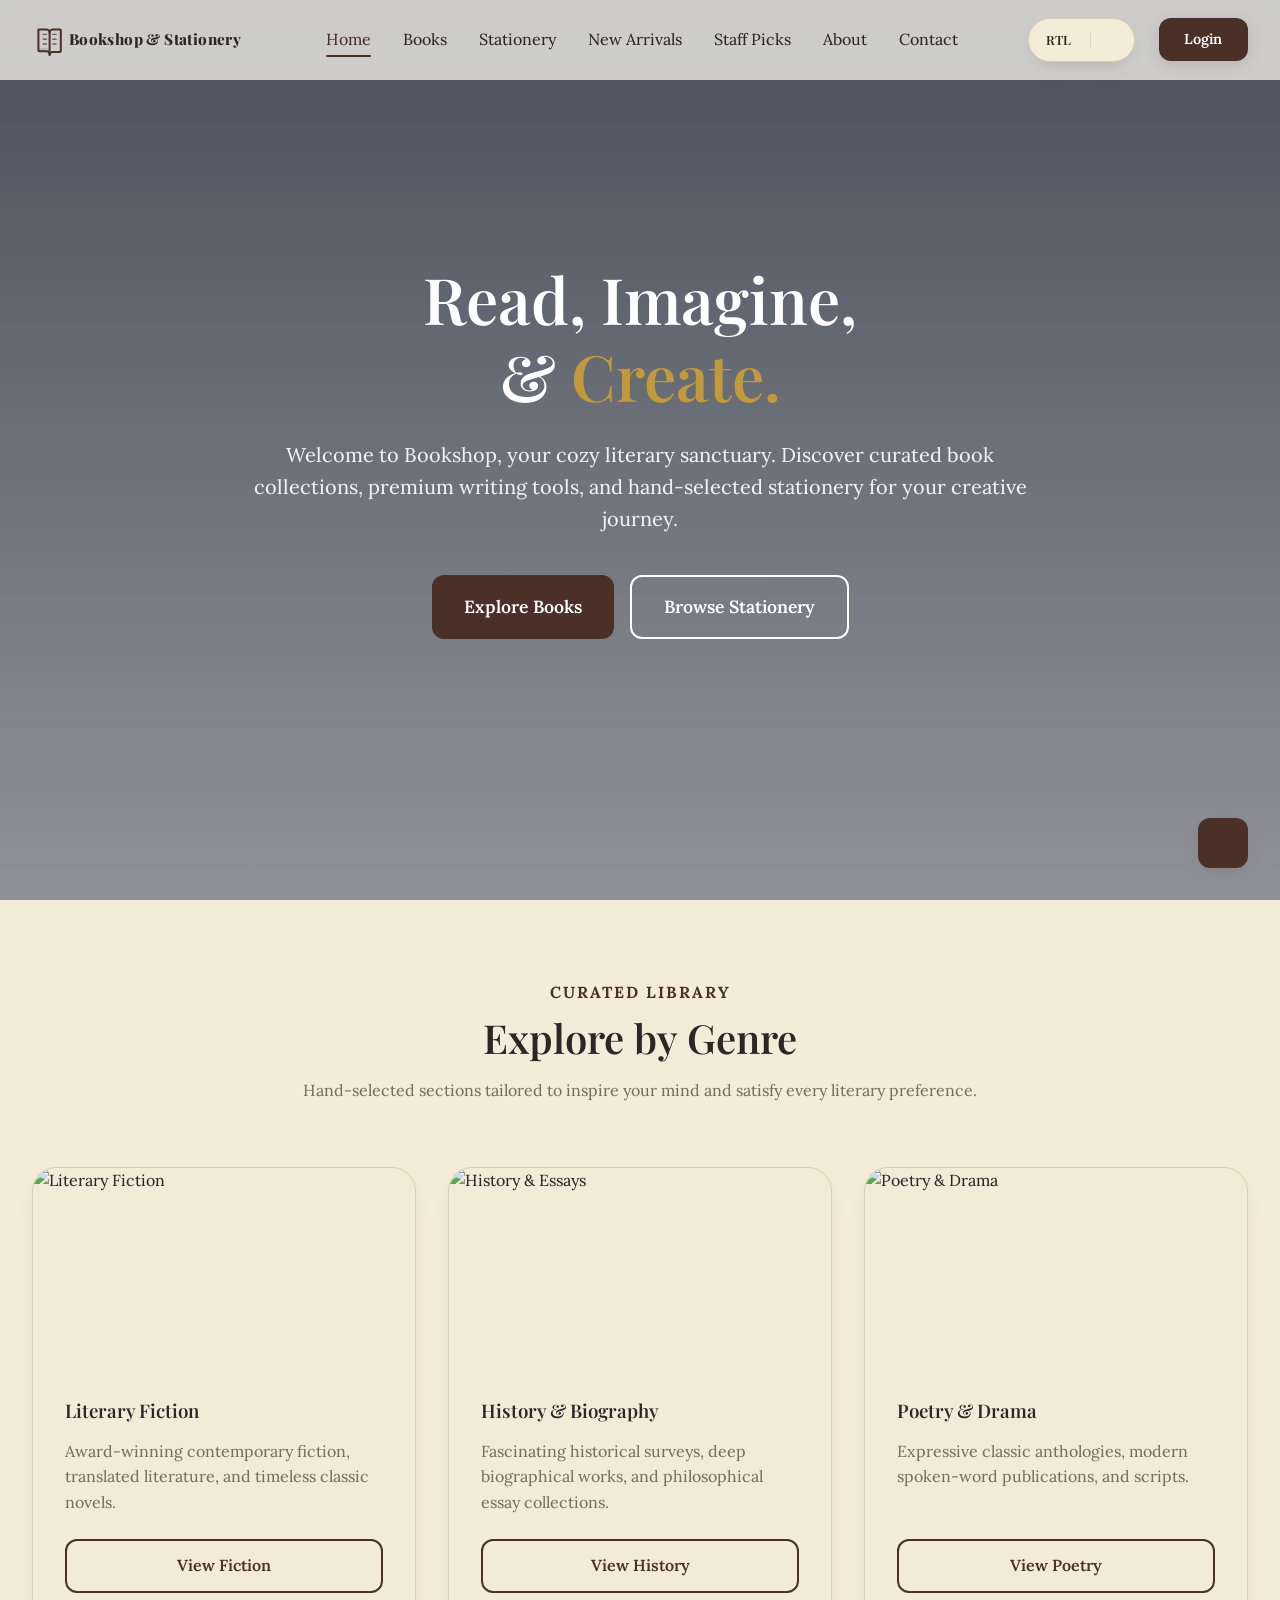
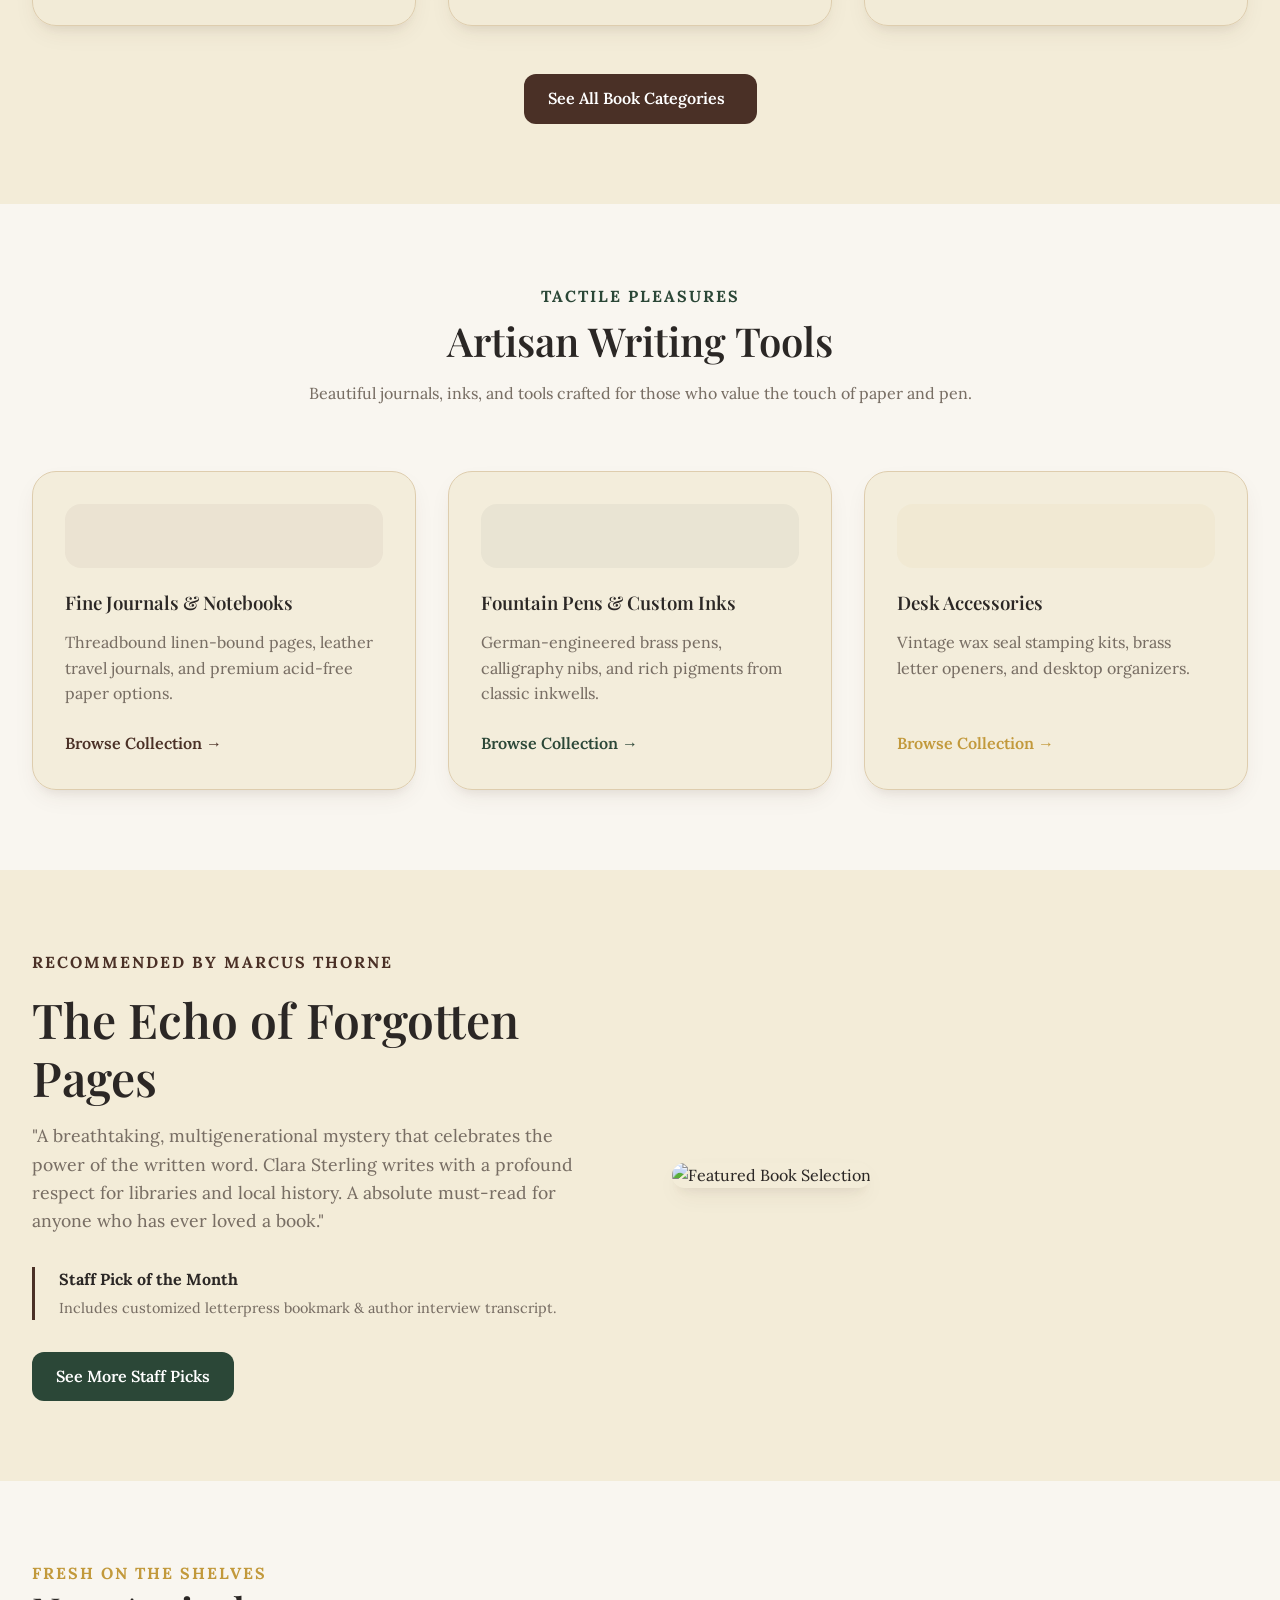
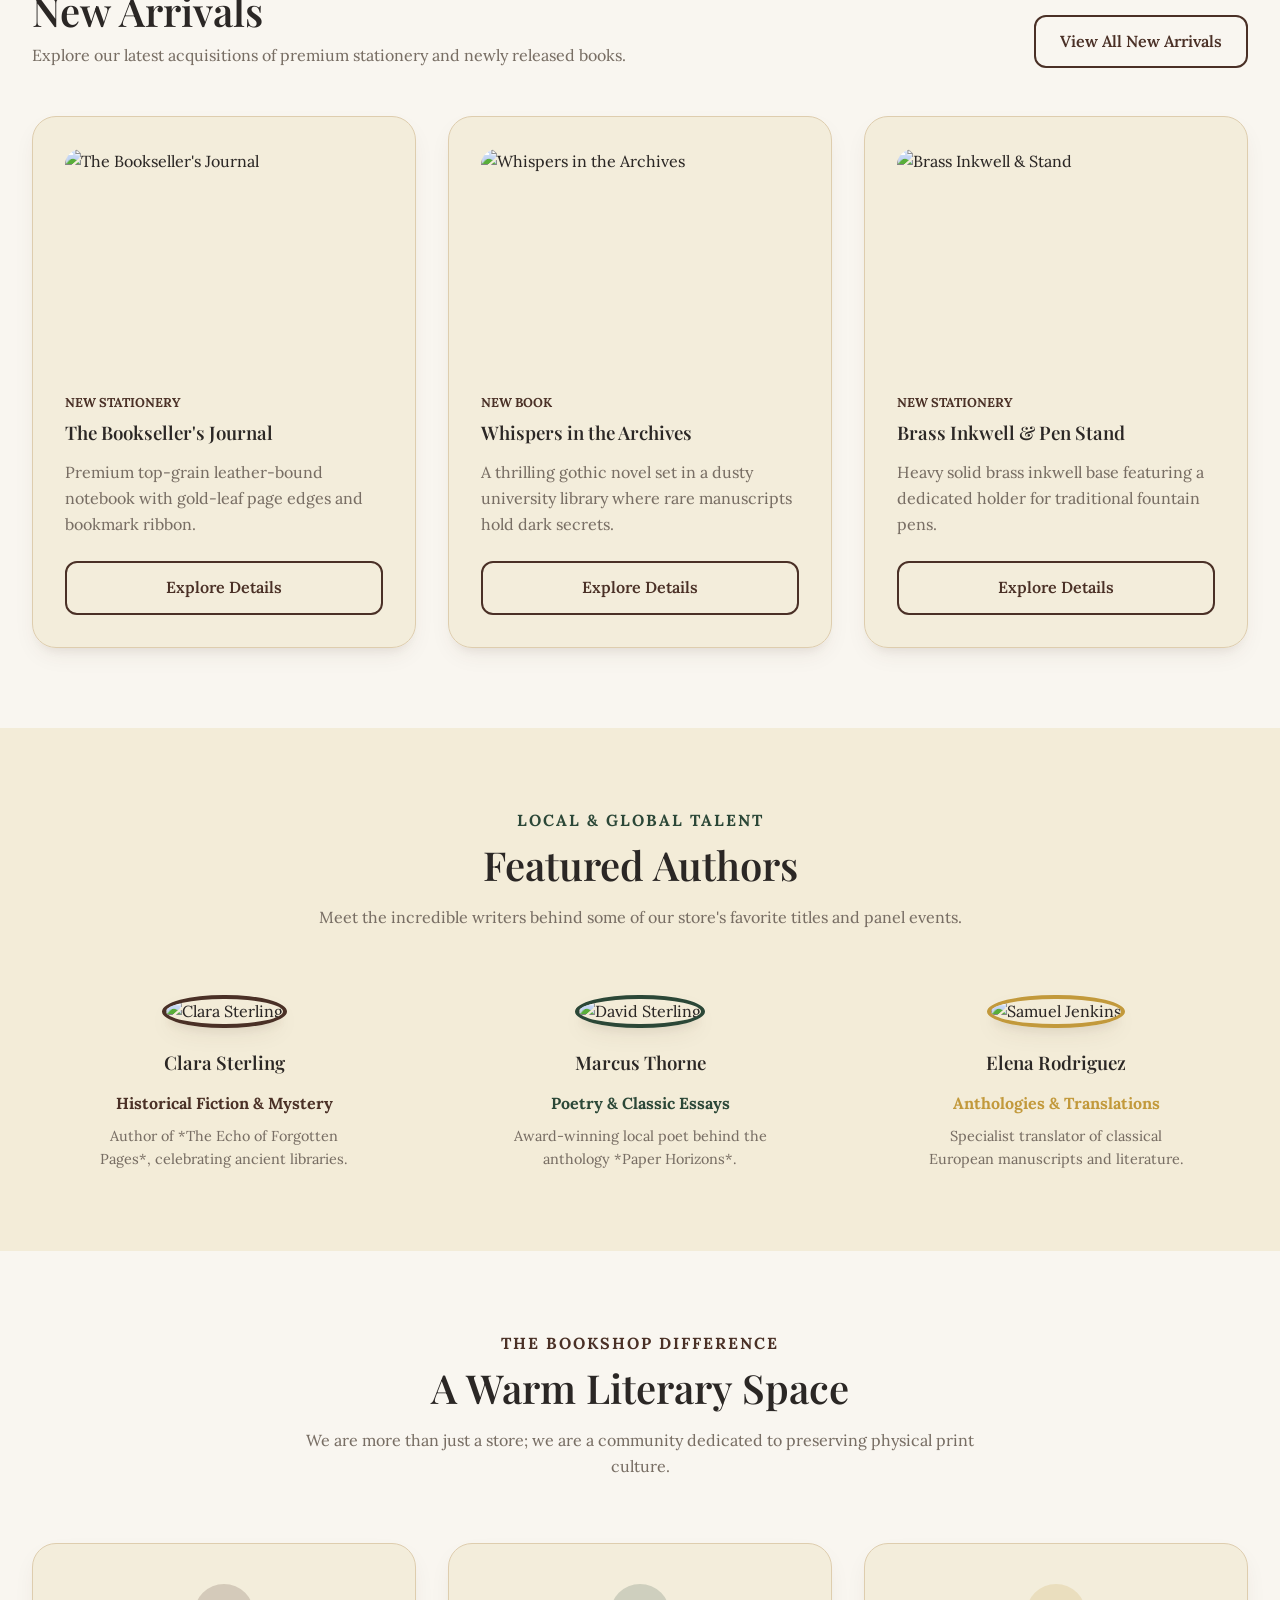
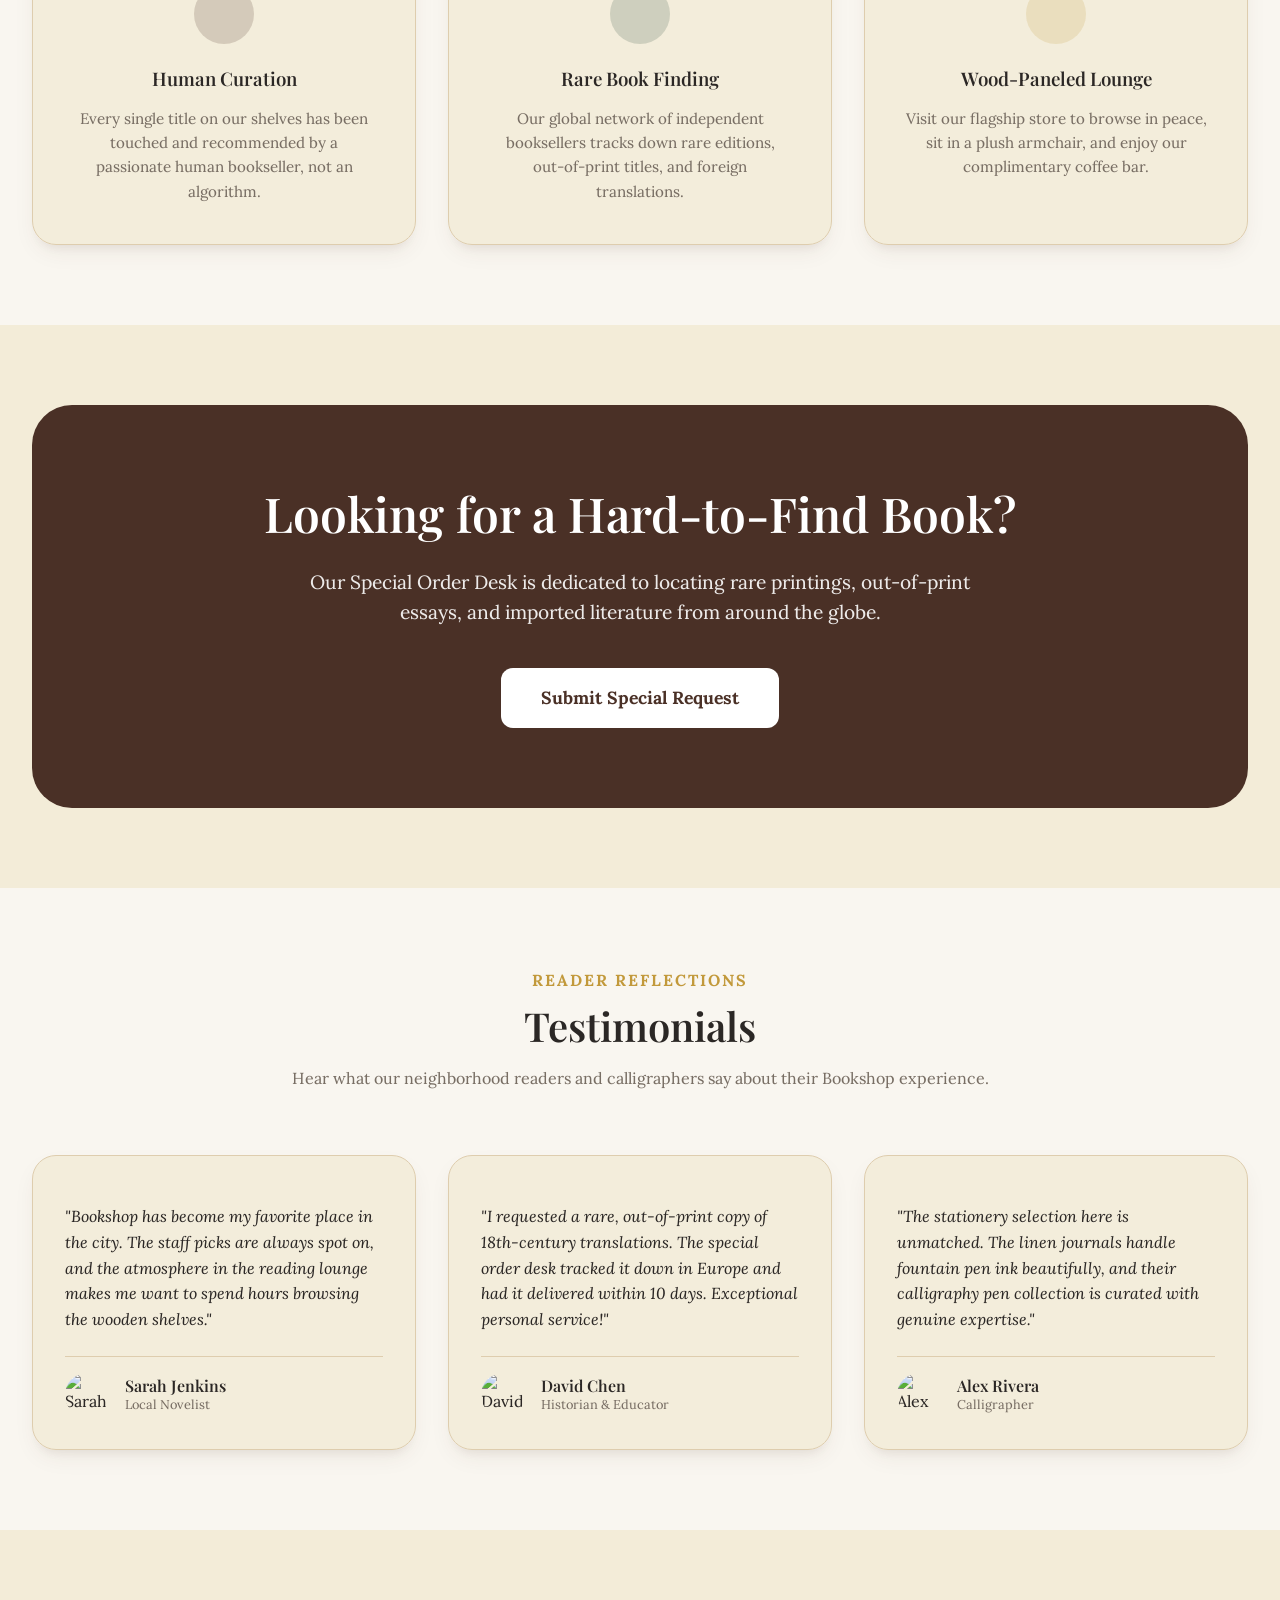
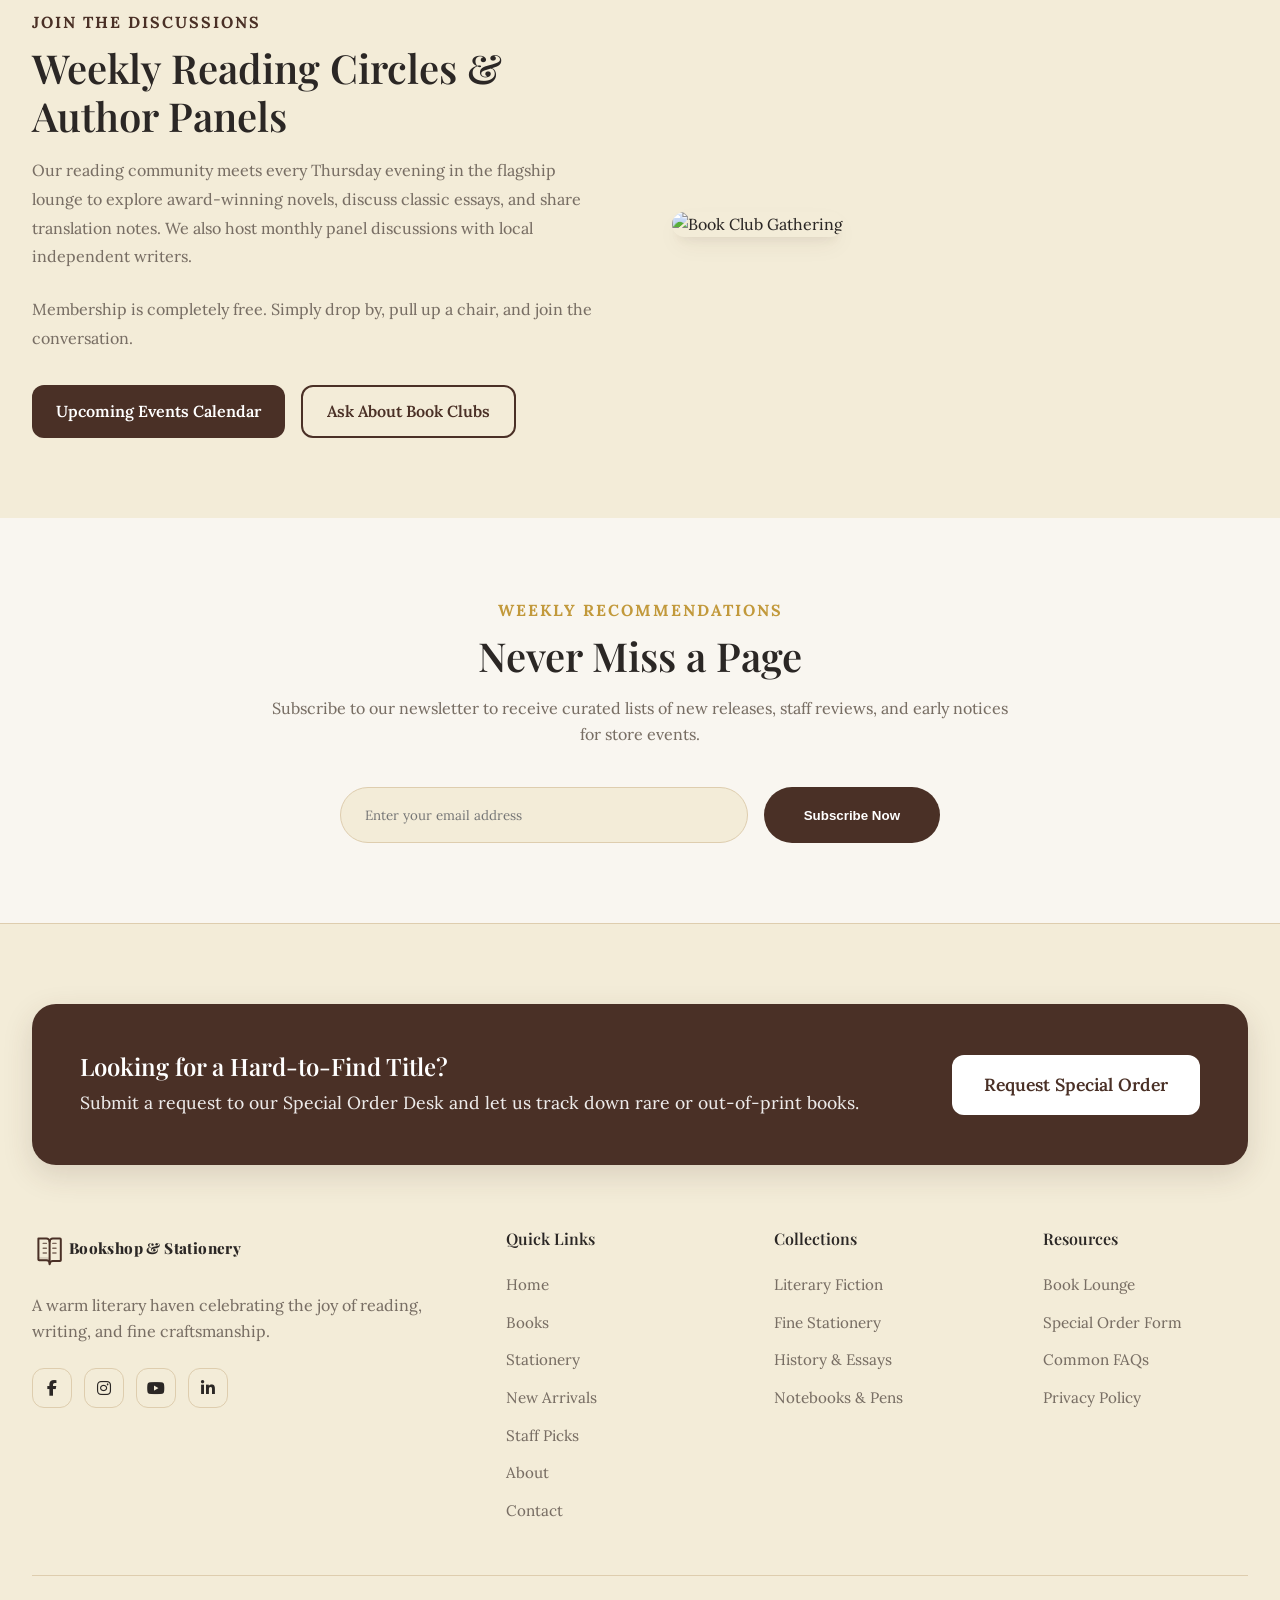
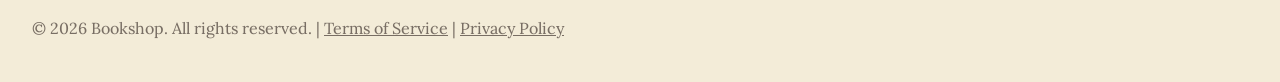
==== commit 89126893: "Refine auth page RTL, layout fixes, image updates, and mobile spacing adjustments" ====
--- a/index.html
+++ b/index.html
@@ -10,13 +10,13 @@
     <link rel="preconnect" href="https://fonts.googleapis.com">
     <link rel="preconnect" href="https://fonts.gstatic.com" crossorigin>
     <link href="https://fonts.googleapis.com/css2?family=Lora:ital,wght@0,400..700;1,400..700&family=Playfair+Display:ital,wght@0,400..900;1,400..900&family=Inter:wght@400;500;600;700&display=swap" rel="stylesheet">
-    <link rel="stylesheet" href="style.css?v=1.2">
+    <link rel="stylesheet" href="style.css?v=1.3">
     <link rel="stylesheet" href="https://cdnjs.cloudflare.com/ajax/libs/font-awesome/6.5.2/css/all.min.css">
     <link rel="icon" type="image/svg+xml" href="favicon.svg">
     <script src="https://unpkg.com/lucide@latest"></script>
 </head>
 
-<body>
+<body class="home-page">
 
     <!-- Header -->
     <header>
@@ -30,7 +30,7 @@
                         <path d="M12 12h-4M12 18h-4M12 24h-4" stroke="var(--primary)" stroke-width="1.8" opacity="0.7"/>
                         <path d="M20 12h4M20 18h4M20 24h4" stroke="var(--primary)" stroke-width="1.8" opacity="0.7"/>
                     </g>
-                    <text x="46" y="31" font-family="'Playfair Display', serif" font-weight="800" font-size="16" fill="var(--text)" letter-spacing="0.5">Bookshop &amp; Stationery</text>
+                    <text x="46" y="31" font-family="'Playfair Display', serif" font-weight="800" font-size="19" fill="var(--text)" letter-spacing="0.5">Bookshop &amp; Stationery</text>
                 </svg>
             </a>
             <nav class="nav-links">
@@ -102,7 +102,7 @@
             <div class="grid grid-3 reveal">
                 <!-- Genre 1 -->
                 <div class="card" style="padding: 0; overflow: hidden; height: auto;">
-                    <img src="https://images.unsplash.com/photo-1495640388908-05fa85288e61?auto=format&fit=crop&q=80&w=500" class="card-img" alt="Literary Fiction" style="margin-bottom: 0;">
+                    <img src="https://encrypted-tbn0.gstatic.com/images?q=tbn:ANd9GcTxwJia02HzjxWeOf3KXA1BZknVdtaEmyKSs90ifTx4D4dqms4w3vfmDsE&s=10" class="card-img" alt="Literary Fiction" style="margin-bottom: 0;">
                     <div style="padding: 2rem; display: flex; flex-direction: column; flex-grow: 1;">
                         <h3>Literary Fiction</h3>
                         <p style="color: var(--text-muted); margin-bottom: 1.5rem; flex-grow: 1;">Award-winning contemporary fiction, translated literature, and timeless classic novels.</p>
@@ -111,7 +111,7 @@
                 </div>
                 <!-- Genre 2 -->
                 <div class="card" style="padding: 0; overflow: hidden; height: auto;">
-                    <img src="https://images.unsplash.com/photo-1463320305501-443be73468a3?auto=format&fit=crop&q=80&w=500" class="card-img" alt="History &amp; Essays" style="margin-bottom: 0;">
+                    <img src="https://encrypted-tbn0.gstatic.com/images?q=tbn:ANd9GcTSOkV7TWnLmiSSnu_7GwtoyxYziRdGNHwf16gTm88qEEer5vIe9TNe0CY&s=10" class="card-img" alt="History &amp; Essays" style="margin-bottom: 0;">
                     <div style="padding: 2rem; display: flex; flex-direction: column; flex-grow: 1;">
                         <h3>History &amp; Biography</h3>
                         <p style="color: var(--text-muted); margin-bottom: 1.5rem; flex-grow: 1;">Fascinating historical surveys, deep biographical works, and philosophical essay collections.</p>
@@ -120,7 +120,7 @@
                 </div>
                 <!-- Genre 3 -->
                 <div class="card" style="padding: 0; overflow: hidden; height: auto;">
-                    <img src="https://images.unsplash.com/photo-1518373714866-3f1478910ab0?auto=format&fit=crop&q=80&w=500" class="card-img" alt="Poetry &amp; Drama" style="margin-bottom: 0;">
+                    <img src="https://encrypted-tbn0.gstatic.com/images?q=tbn:ANd9GcS2HYhYae4c_2LtjEgVSA1JJc16WtsNTdxUUkOTjKc-rg&s" class="card-img" alt="Poetry &amp; Drama" style="margin-bottom: 0;">
                     <div style="padding: 2rem; display: flex; flex-direction: column; flex-grow: 1;">
                         <h3>Poetry &amp; Drama</h3>
                         <p style="color: var(--text-muted); margin-bottom: 1.5rem; flex-grow: 1;">Expressive classic anthologies, modern spoken-word publications, and scripts.</p>
@@ -226,7 +226,7 @@
                 </div>
                 <!-- Arrival 3 -->
                 <div class="card" style="display: flex; flex-direction: column; height: auto;">
-                    <img src="https://images.unsplash.com/photo-1583485088034-697b5bc54ccd?auto=format&fit=crop&q=80&w=800" class="card-img" alt="Brass Inkwell &amp; Stand" style="height: 220px; object-fit: cover;">
+                    <img src="https://encrypted-tbn0.gstatic.com/images?q=tbn:ANd9GcQtJ5bMNJQWNeR38FN2w9BINcPslXyySHsxO2felwk1mDVKJkRa-bEO83w&s=10" class="card-img" alt="Brass Inkwell &amp; Stand" style="height: 220px; object-fit: cover;">
                     <span style="font-size: 0.8rem; text-transform: uppercase; color: var(--primary); font-weight: 700; margin-bottom: 0.5rem;">New Stationery</span>
                     <h3>Brass Inkwell &amp; Pen Stand</h3>
                     <p style="color: var(--text-muted); margin-bottom: 1.5rem; flex-grow: 1;">Heavy solid brass inkwell base featuring a dedicated holder for traditional fountain pens.</p>
@@ -283,24 +283,24 @@
             </div>
             <div class="grid grid-3 reveal">
                 <!-- Point 1 -->
-                <div class="card" style="padding: 2.5rem; border-radius: 24px; text-align: center;">
-                    <div style="background: rgba(74, 48, 38, 0.08); width: 60px; height: 60px; border-radius: 50%; display: flex; align-items: center; justify-content: center; margin: 0 auto 1.5rem; color: var(--primary);">
+                <div class="card feature-card feature-primary" style="padding: 2.5rem; border-radius: 24px; text-align: center;">
+                    <div class="feature-icon" style="width: 60px; height: 60px; border-radius: 50%; display: flex; align-items: center; justify-content: center; margin: 0 auto 1.5rem; color: var(--primary);">
                         <i data-lucide="user-check" size="28"></i>
                     </div>
                     <h3>Human Curation</h3>
                     <p style="color: var(--text-muted); font-size: 0.95rem; line-height: 1.6;">Every single title on our shelves has been touched and recommended by a passionate human bookseller, not an algorithm.</p>
                 </div>
                 <!-- Point 2 -->
-                <div class="card" style="padding: 2.5rem; border-radius: 24px; text-align: center;">
-                    <div style="background: rgba(43, 71, 55, 0.08); width: 60px; height: 60px; border-radius: 50%; display: flex; align-items: center; justify-content: center; margin: 0 auto 1.5rem; color: var(--secondary);">
+                <div class="card feature-card feature-secondary" style="padding: 2.5rem; border-radius: 24px; text-align: center;">
+                    <div class="feature-icon" style="width: 60px; height: 60px; border-radius: 50%; display: flex; align-items: center; justify-content: center; margin: 0 auto 1.5rem; color: var(--secondary);">
                         <i data-lucide="search" size="28"></i>
                     </div>
                     <h3>Rare Book Finding</h3>
                     <p style="color: var(--text-muted); font-size: 0.95rem; line-height: 1.6;">Our global network of independent booksellers tracks down rare editions, out-of-print titles, and foreign translations.</p>
                 </div>
                 <!-- Point 3 -->
-                <div class="card" style="padding: 2.5rem; border-radius: 24px; text-align: center;">
-                    <div style="background: rgba(194, 153, 59, 0.08); width: 60px; height: 60px; border-radius: 50%; display: flex; align-items: center; justify-content: center; margin: 0 auto 1.5rem; color: var(--accent);">
+                <div class="card feature-card feature-accent" style="padding: 2.5rem; border-radius: 24px; text-align: center;">
+                    <div class="feature-icon" style="width: 60px; height: 60px; border-radius: 50%; display: flex; align-items: center; justify-content: center; margin: 0 auto 1.5rem; color: var(--accent);">
                         <i data-lucide="coffee" size="28"></i>
                     </div>
                     <h3>Wood-Paneled Lounge</h3>
@@ -400,7 +400,7 @@
                     <h2 style="font-size: 2.5rem; margin-top: 0.5rem; line-height: 1.2;">Weekly Reading Circles &amp; Author Panels</h2>
                     <p style="color: var(--text-muted); line-height: 1.8; margin-bottom: 1.5rem;">Our reading community meets every Thursday evening in the flagship lounge to explore award-winning novels, discuss classic essays, and share translation notes. We also host monthly panel discussions with local independent writers.</p>
                     <p style="color: var(--text-muted); line-height: 1.8; margin-bottom: 2rem;">Membership is completely free. Simply drop by, pull up a chair, and join the conversation.</p>
-                    <div style="display: flex; gap: 1rem;">
+                    <div class="community-btns" style="display: flex; gap: 1rem;">
                         <a href="about.html#events" class="btn btn-primary">Upcoming Events Calendar</a>
                         <a href="contact.html" class="btn btn-outline">Ask About Book Clubs</a>
                     </div>
@@ -451,7 +451,7 @@
                         <path d="M12 12h-4M12 18h-4M12 24h-4" stroke="var(--primary)" stroke-width="1.8" opacity="0.7"/>
                         <path d="M20 12h4M20 18h4M20 24h4" stroke="var(--primary)" stroke-width="1.8" opacity="0.7"/>
                     </g>
-                    <text x="46" y="31" font-family="'Playfair Display', serif" font-weight="800" font-size="16" fill="var(--text)" letter-spacing="0.5">Bookshop &amp; Stationery</text>
+                    <text x="46" y="31" font-family="'Playfair Display', serif" font-weight="800" font-size="19" fill="var(--text)" letter-spacing="0.5">Bookshop &amp; Stationery</text>
                 </svg>
                     </a>
                     <p style="color: var(--text-muted);">A warm literary haven celebrating the joy of reading, writing, and fine craftsmanship.</p>
--- a/style.css
+++ b/style.css
@@ -74,6 +74,7 @@
 
 /* RTL Support */
 [dir="rtl"] {
+    direction: rtl;
     text-align: right;
 }
 
@@ -496,16 +497,28 @@
 }
 
 .grid-3 {
-    display: flex;
-    flex-wrap: wrap;
-    justify-content: center;
+    display: grid;
+    grid-template-columns: repeat(3, 1fr);
+    grid-auto-rows: 1fr;
+    gap: 2rem;
     align-items: stretch;
-    gap: 2rem;
 }
 
 .grid-3>* {
-    flex: 1 1 300px;
-    max-width: 400px;
+    width: 100%;
+}
+
+@media (max-width: 900px) {
+    .grid-3 {
+        grid-template-columns: repeat(2, 1fr);
+    }
+}
+
+@media (max-width: 600px) {
+    .grid-3 {
+        grid-template-columns: 1fr;
+        grid-auto-rows: auto;
+    }
 }
 
 .grid-2 {
@@ -892,6 +905,46 @@
     right: auto;
     left: 1.5rem;
 }
+
+[dir="rtl"] .auth-card .logo {
+    justify-content: flex-start !important;
+}
+
+[dir="rtl"] .form-group div > i[data-lucide="mail"],
+[dir="rtl"] .form-group div > i[data-lucide="lock"],
+[dir="rtl"] .form-group div > svg.lucide-mail,
+[dir="rtl"] .form-group div > svg.lucide-lock {
+    left: auto !important;
+    right: 1rem !important;
+}
+
+[dir="rtl"] .form-group div > i[data-lucide="eye"],
+[dir="rtl"] .form-group div > svg.lucide-eye {
+    right: auto !important;
+    left: 1rem !important;
+}
+
+[dir="rtl"] .form-group div:has(.lucide-mail) input,
+[dir="rtl"] .form-group div:has([data-lucide="mail"]) input,
+[dir="rtl"] .form-group div:has(svg.lucide-mail) input {
+    padding-left: 1rem !important;
+    padding-right: 3rem !important;
+}
+
+[dir="rtl"] .form-group div:has(.lucide-lock) input,
+[dir="rtl"] .form-group div:has([data-lucide="lock"]) input,
+[dir="rtl"] .form-group div:has(svg.lucide-lock) input {
+    padding-left: 3rem !important;
+    padding-right: 3rem !important;
+}
+
+[dir="rtl"] .form-group div:not(:has(.lucide-lock)):not(:has([data-lucide="lock"])):not(:has(svg.lucide-lock)):has(.lucide-eye) input,
+[dir="rtl"] .form-group div:not(:has(.lucide-lock)):not(:has([data-lucide="lock"])):not(:has(svg.lucide-lock)):has([data-lucide="eye"]) input,
+[dir="rtl"] .form-group div:not(:has(.lucide-lock)):not(:has([data-lucide="lock"])):not(:has(svg.lucide-lock)):has(svg.lucide-eye) input {
+    padding-left: 3rem !important;
+    padding-right: 1rem !important;
+}
+
 
 .auth-card {
     background: var(--surface);
@@ -1110,6 +1163,13 @@
 }
 
 @media (max-width: 768px) {
+    /* Uniform Section Headings size in mobile view */
+    section h2,
+    .section-header h2,
+    h2[style*="font-size"] {
+        font-size: 1.8rem !important;
+    }
+
     .logo {
         font-size: 1.25rem;
         gap: 0.35rem;
@@ -1214,6 +1274,18 @@
     }
 
     .about-cta-buttons a.btn {
+        width: 280px !important;
+        max-width: 100% !important;
+        justify-content: center !important;
+    }
+
+    .community-btns {
+        flex-direction: column !important;
+        align-items: center !important;
+        gap: 1rem !important;
+    }
+
+    .community-btns a.btn {
         width: 280px !important;
         max-width: 100% !important;
         justify-content: center !important;
@@ -1690,3 +1762,87 @@
     opacity: 1;
     transform: translate(-50%, -50%) scale(1) rotate(0deg);
 }
+
+/* Why Choose Us Feature Cards Hover Effects */
+.feature-card h3 {
+    transition: var(--transition);
+}
+
+.feature-card p {
+    transition: var(--transition);
+}
+
+.feature-card .feature-icon {
+    transition: var(--transition);
+}
+
+.feature-card:hover .feature-icon {
+    transform: scale(1.15);
+}
+
+.feature-primary:hover h3 {
+    color: var(--primary);
+}
+
+.feature-secondary:hover h3 {
+    color: var(--secondary);
+}
+
+.feature-accent:hover h3 {
+    color: var(--accent);
+}
+
+.feature-card:hover p {
+    color: var(--text);
+}
+
+/* Feature Icon Circles Background and Visibility - Light Mode */
+.feature-primary .feature-icon {
+    background-color: rgba(74, 48, 38, 0.18) !important;
+}
+
+.feature-secondary .feature-icon {
+    background-color: rgba(43, 71, 55, 0.18) !important;
+}
+
+.feature-accent .feature-icon {
+    background-color: rgba(194, 153, 59, 0.18) !important;
+}
+
+/* Feature Icon Circles Background and Visibility - Dark Mode */
+[data-theme="dark"] .feature-primary .feature-icon {
+    background-color: rgba(194, 153, 59, 0.25) !important;
+}
+
+[data-theme="dark"] .feature-secondary .feature-icon {
+    background-color: rgba(78, 115, 94, 0.25) !important;
+}
+
+[data-theme="dark"] .feature-accent .feature-icon {
+    background-color: rgba(140, 82, 48, 0.25) !important;
+}
+
+/* Align footer CTA button in center below text for all pages except Home page in 1024px view */
+@media (max-width: 1024px) {
+    body:not(.home-page) .footer-cta {
+        flex-direction: column !important;
+        text-align: center !important;
+        gap: 2rem !important;
+        padding: 2.5rem 1.5rem !important;
+    }
+}
+
+/* Bookseller Note Card responsive alignment */
+.bookseller-note-card {
+    flex-direction: row;
+}
+
+@media (max-width: 768px) {
+    .bookseller-note-card {
+        flex-direction: column !important;
+        align-items: center !important;
+        text-align: center !important;
+        padding: 2rem !important;
+        gap: 1.5rem !important;
+    }
+}
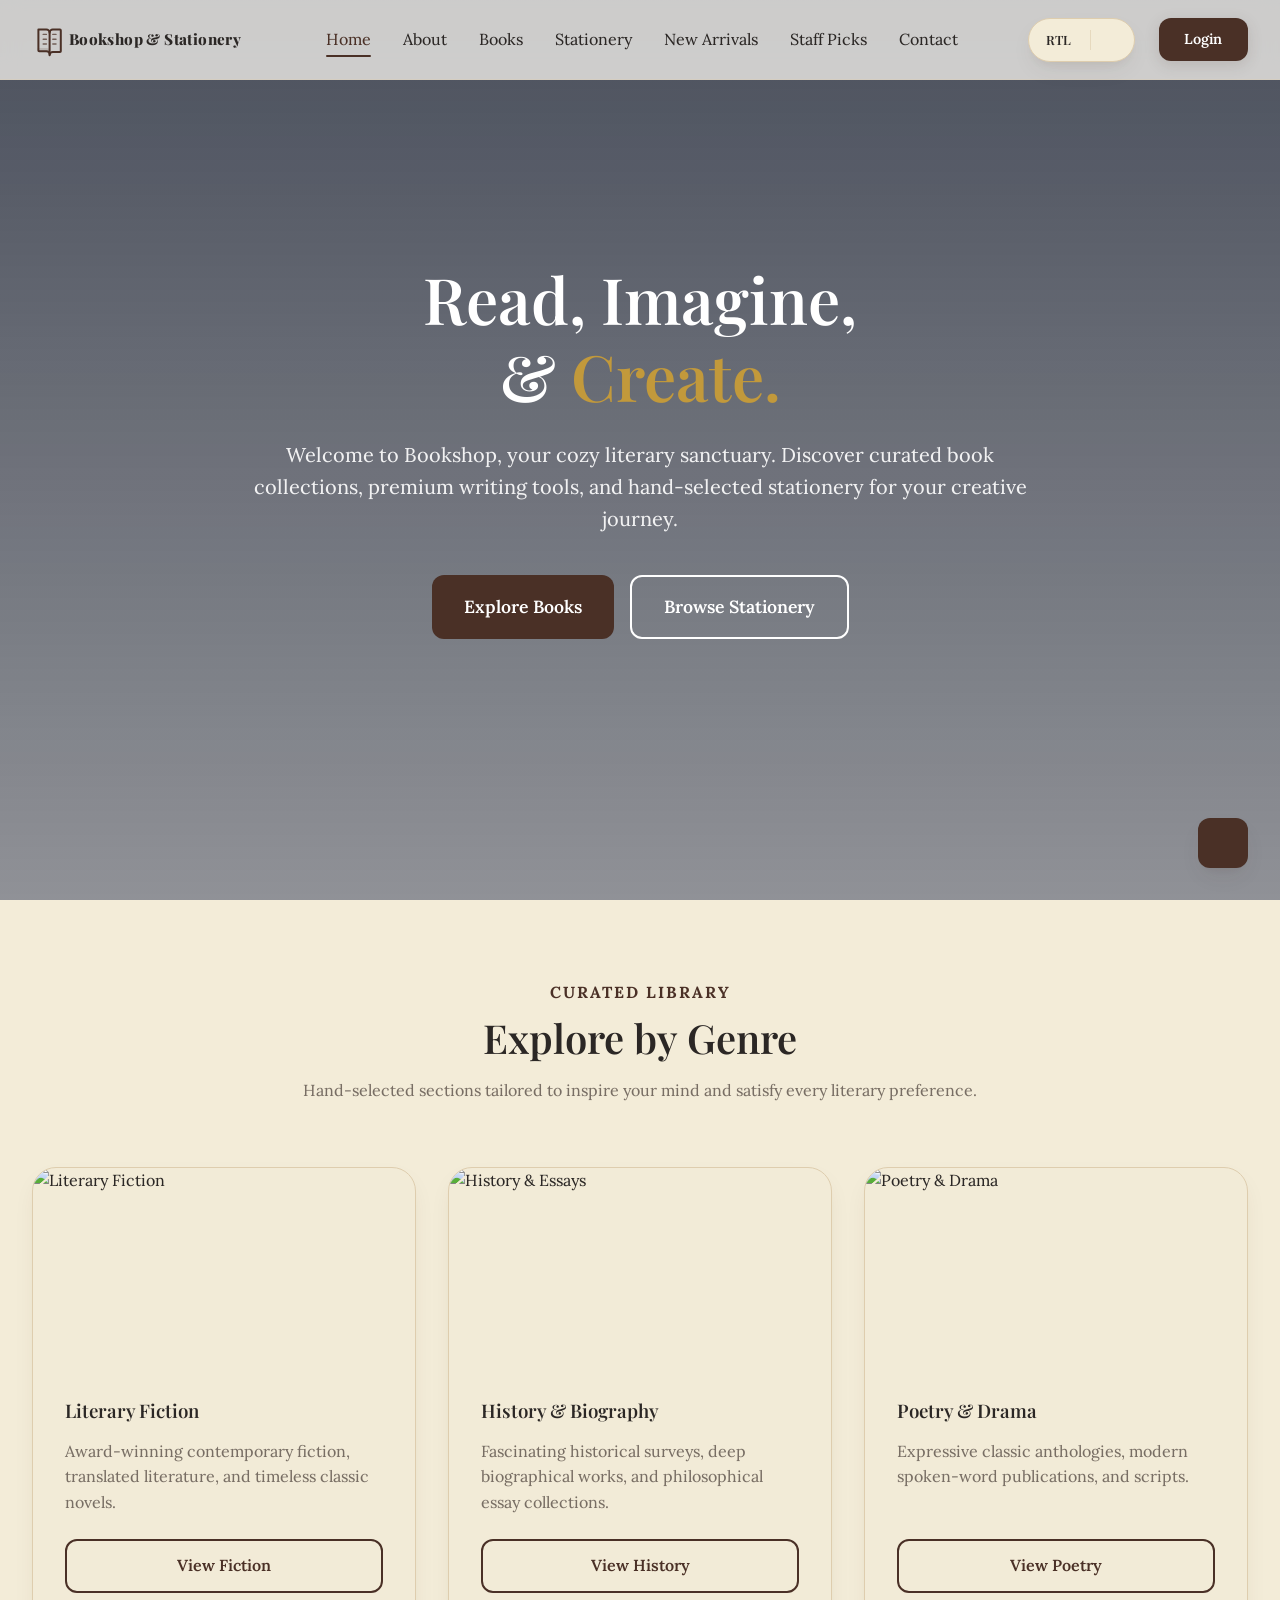
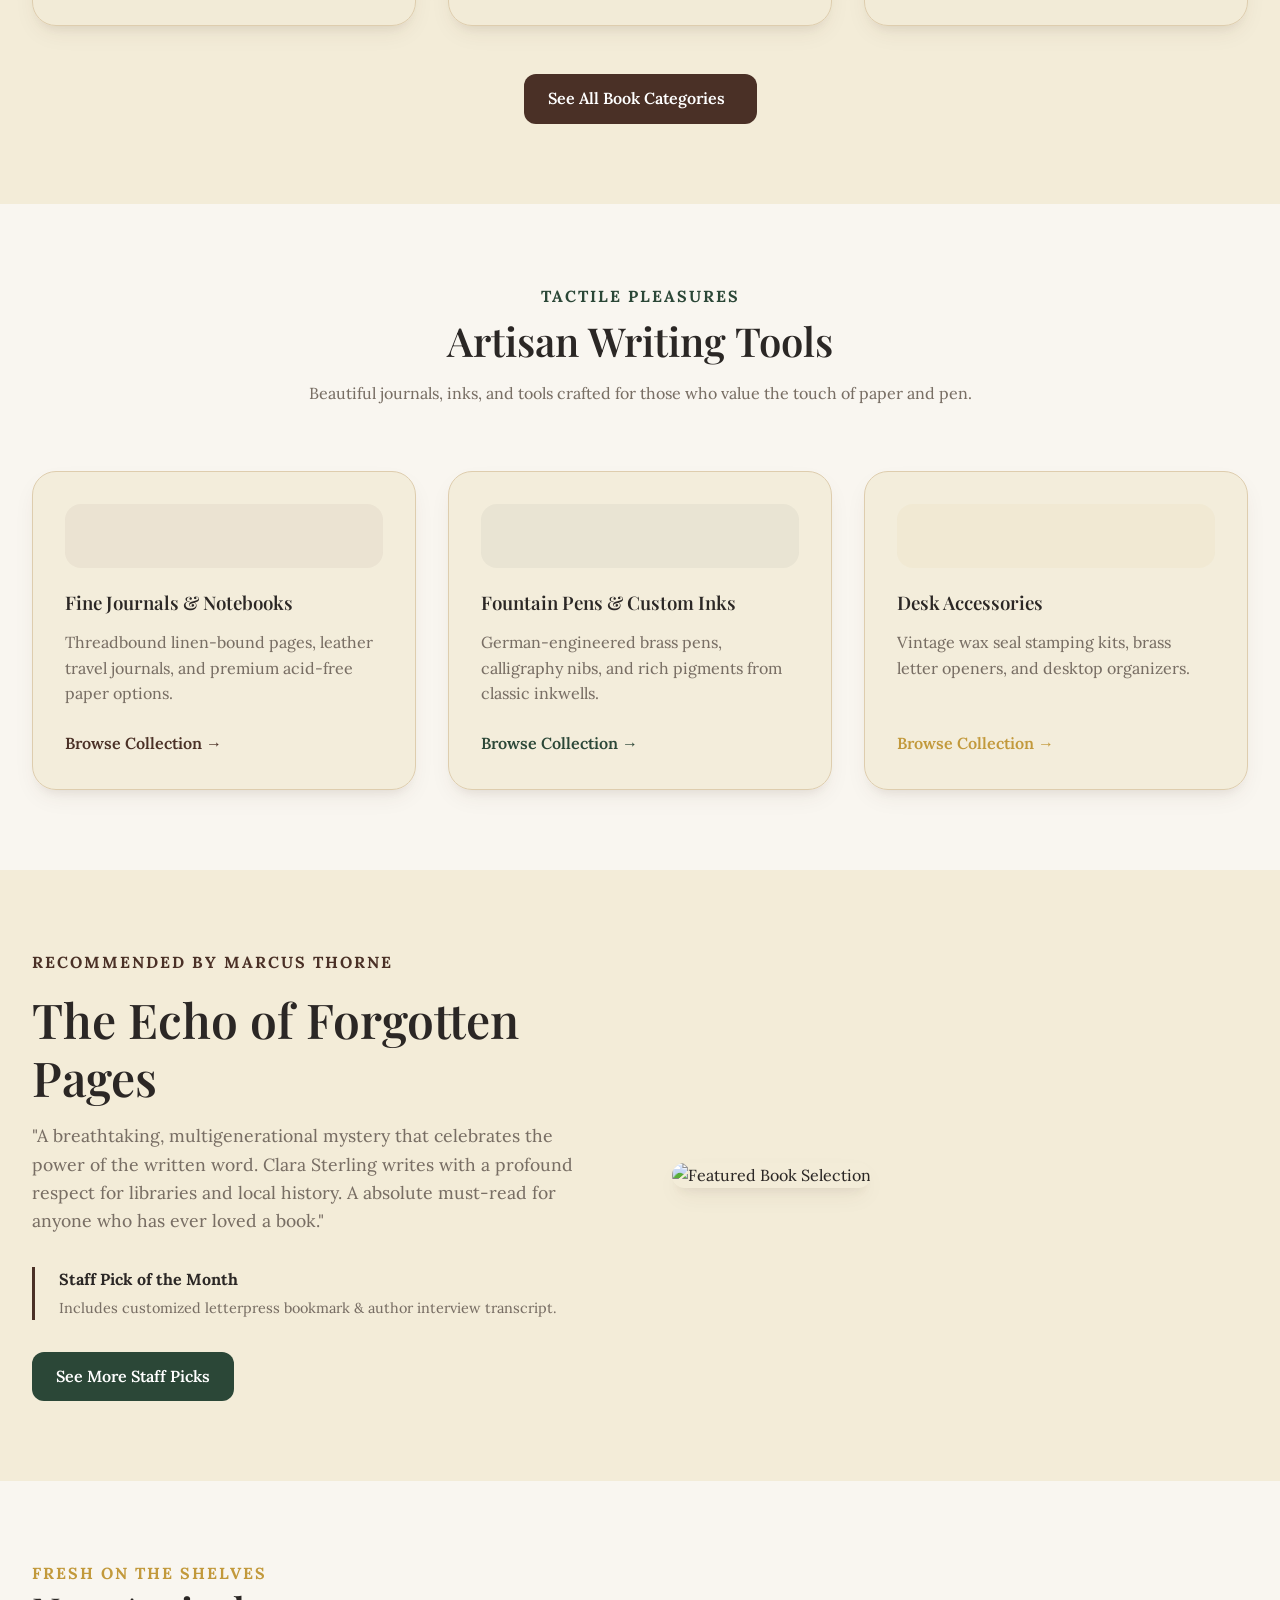
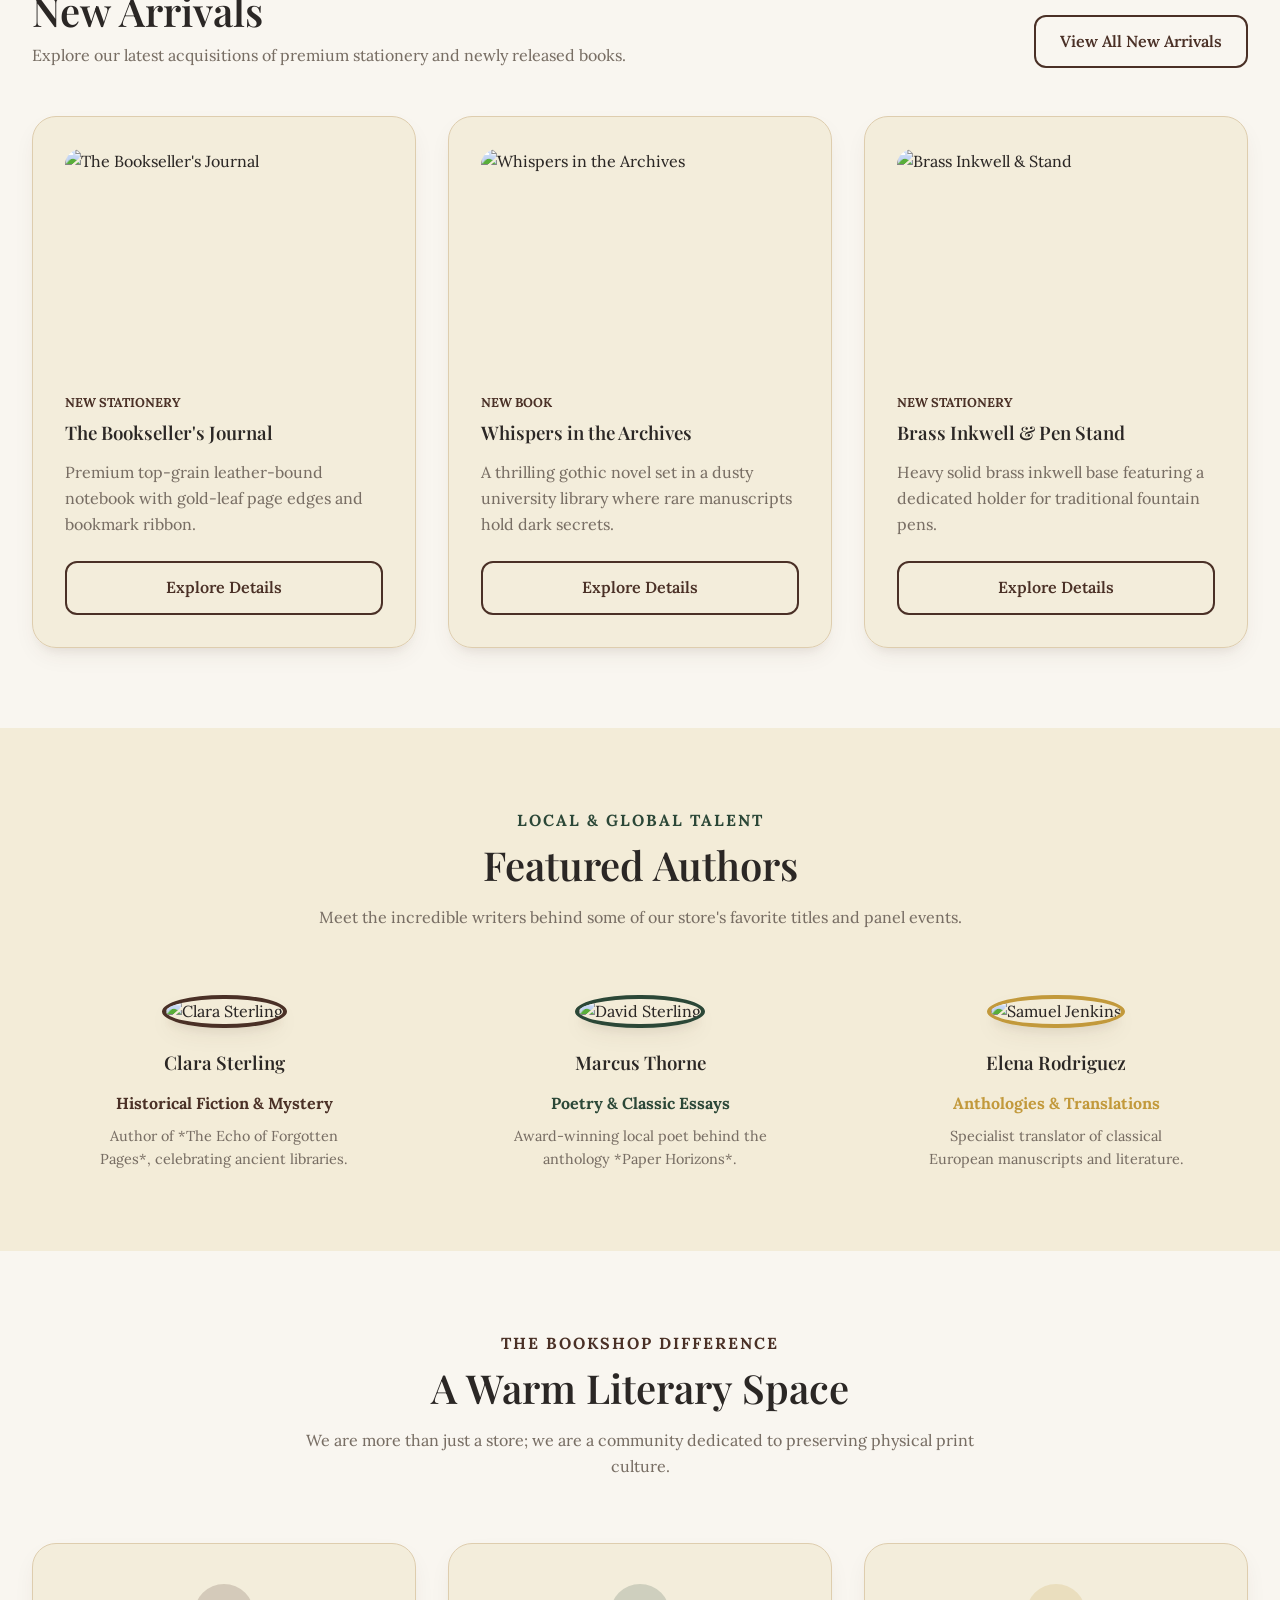
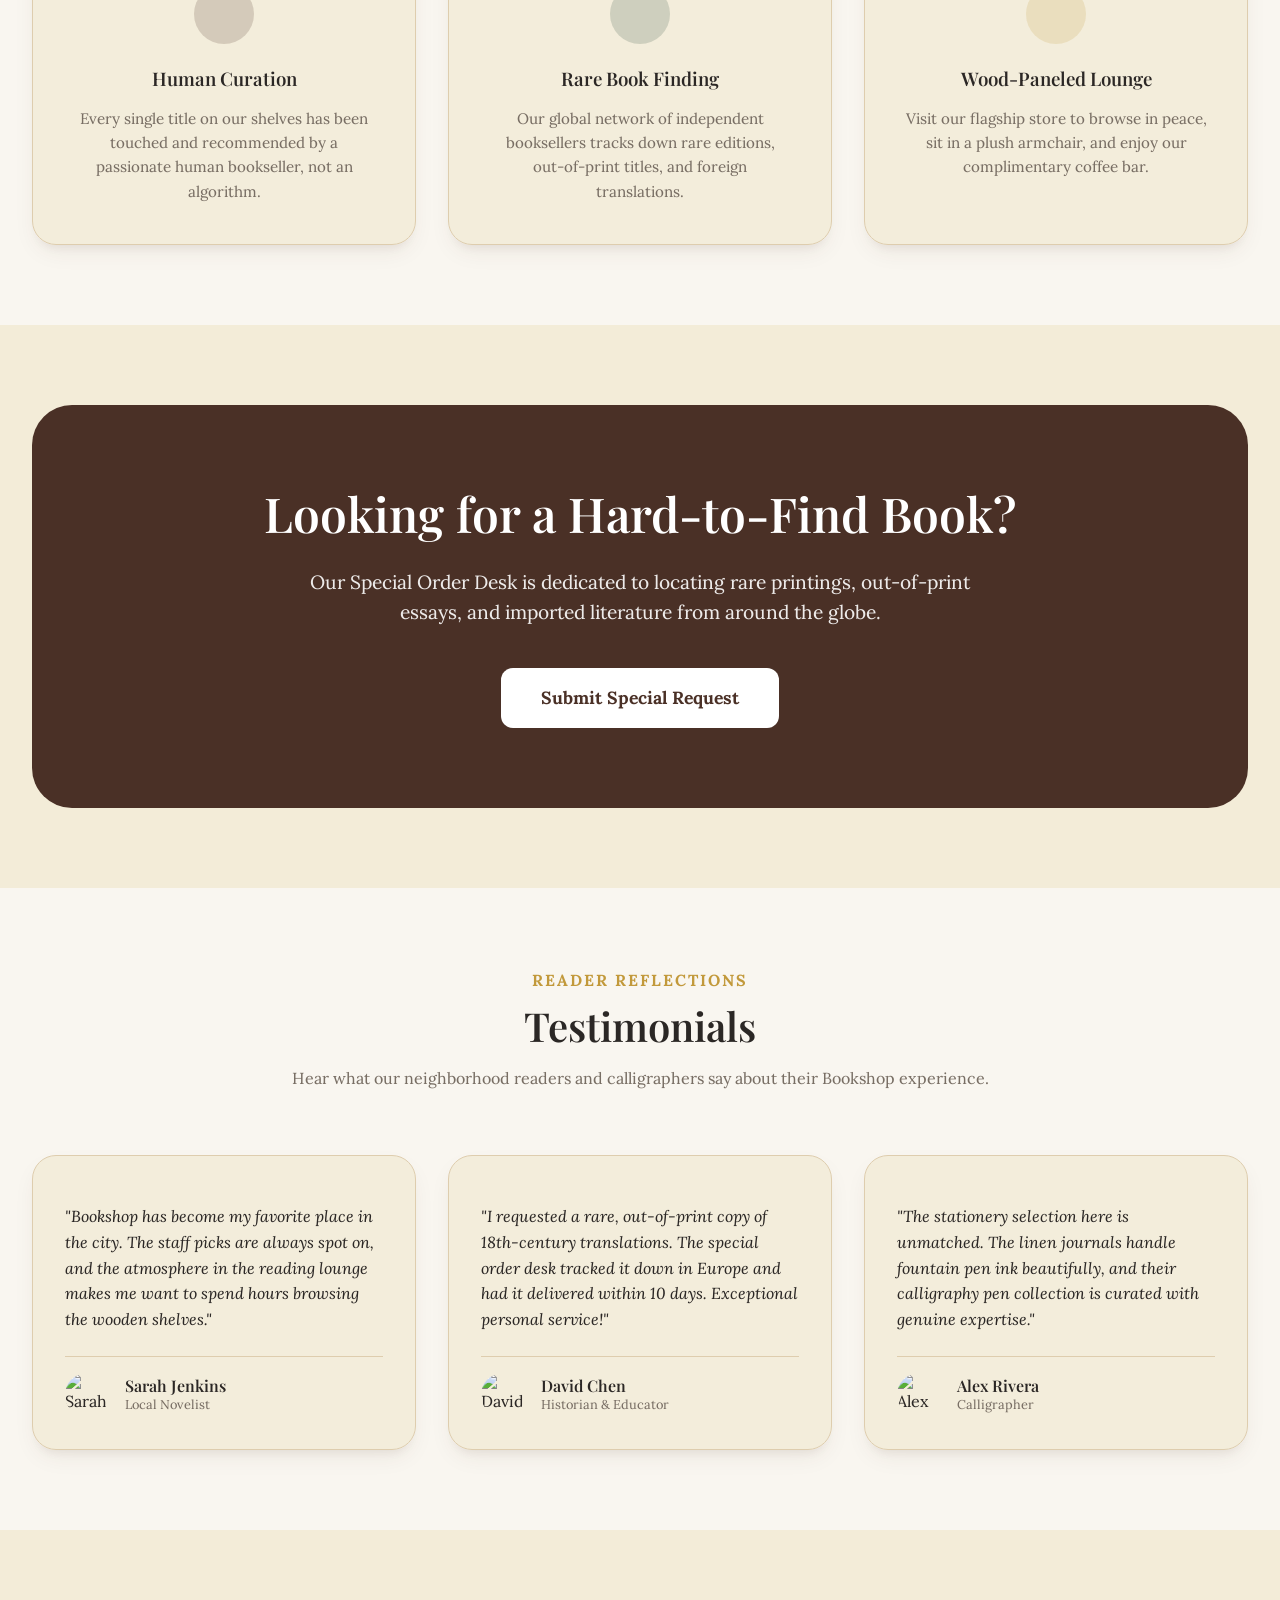
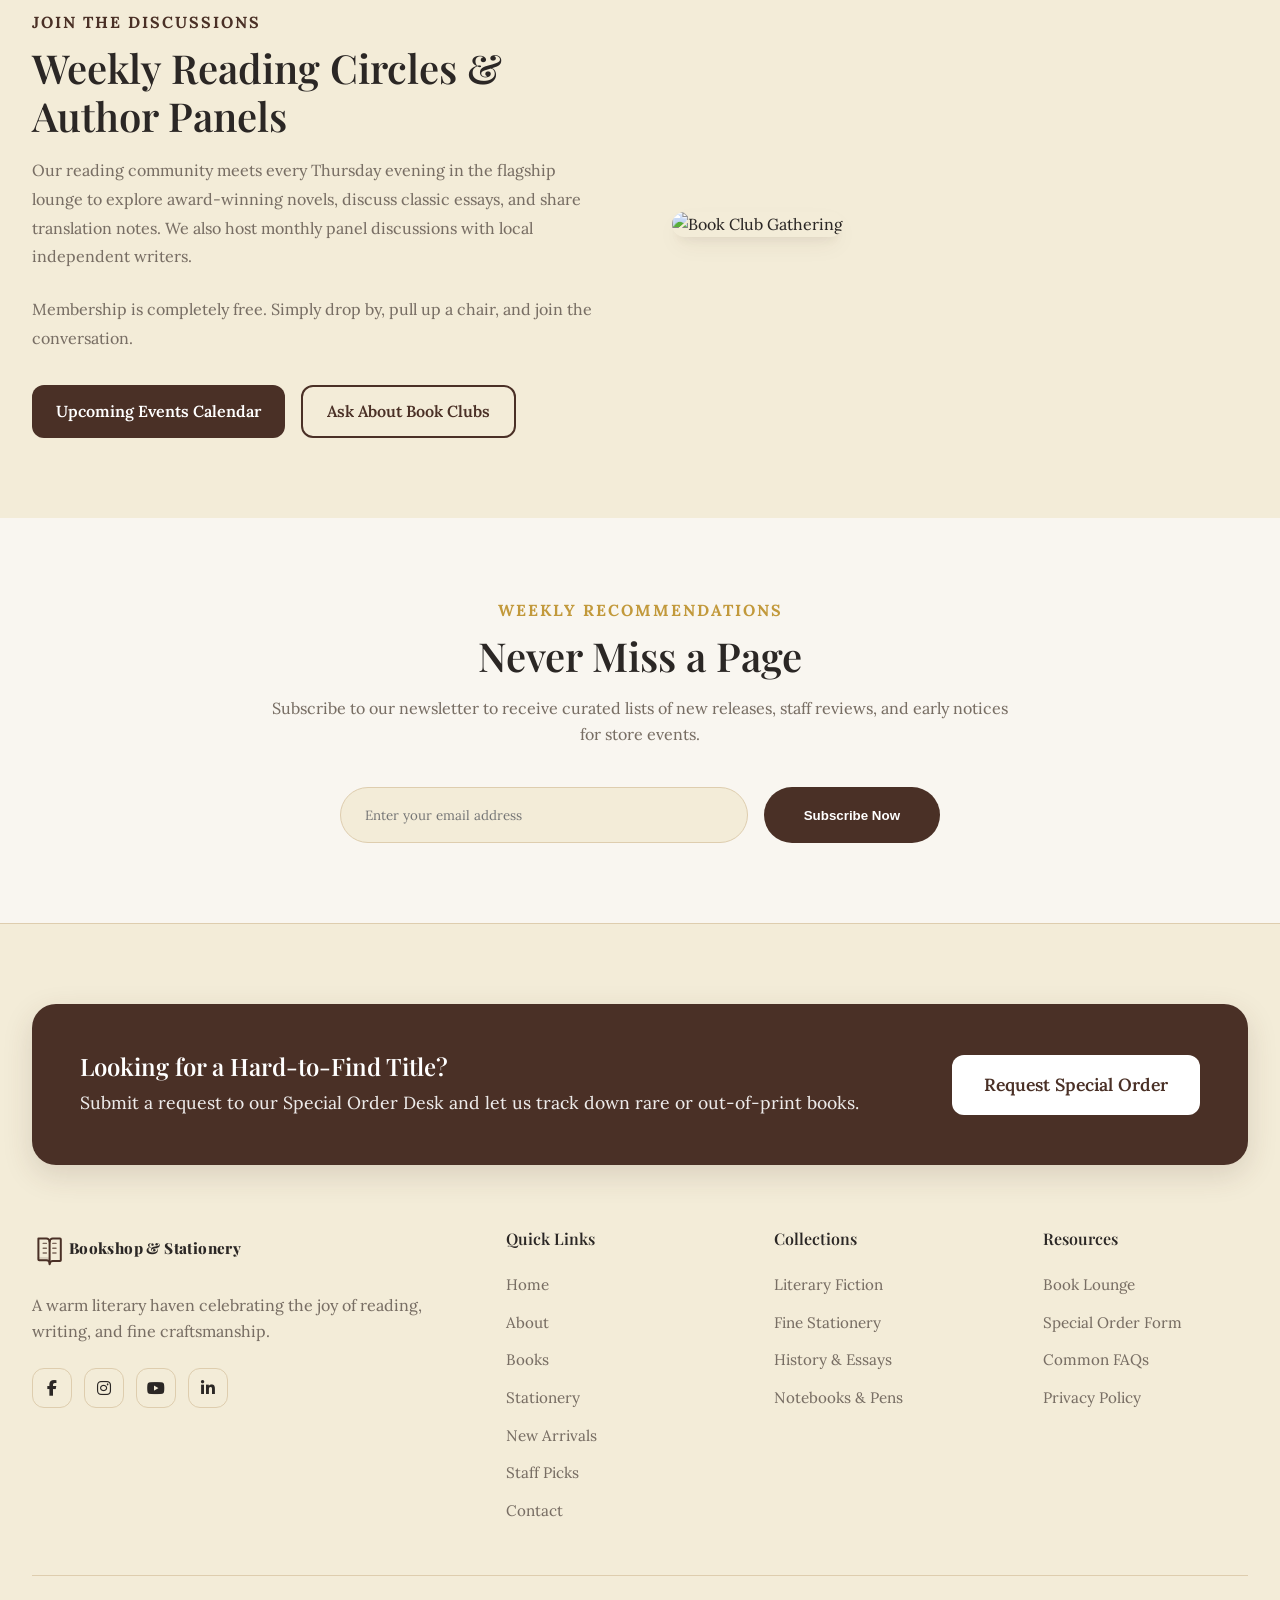
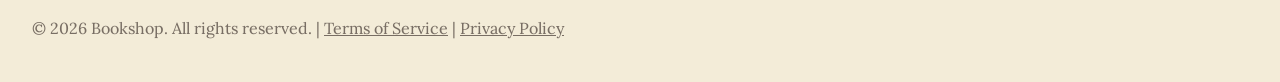
==== commit b197afe1: "Standardize card layouts, fix center alignment on tablet viewports, adjust footer CTA layout" ====
--- a/index.html
+++ b/index.html
@@ -35,11 +35,11 @@
             </a>
             <nav class="nav-links">
                 <a href="index.html" class="active">Home</a>
+                <a href="about.html">About</a>
                 <a href="books.html">Books</a>
                 <a href="stationery.html">Stationery</a>
                 <a href="new-arrivals.html">New Arrivals</a>
                 <a href="staff-picks.html">Staff Picks</a>
-                <a href="about.html">About</a>
                 <a href="contact.html">Contact</a>
             </nav>
             <div class="header-actions">
@@ -66,11 +66,11 @@
         </button>
         <nav class="mobile-nav-links">
             <a href="index.html" class="active">Home</a>
+            <a href="about.html">About</a>
             <a href="books.html">Books</a>
             <a href="stationery.html">Stationery</a>
             <a href="new-arrivals.html">New Arrivals</a>
             <a href="staff-picks.html">Staff Picks</a>
-            <a href="about.html">About</a>
             <a href="contact.html">Contact</a>
             <a href="login.html" class="btn btn-primary login-btn-mobile">Login</a>
         </nav>
@@ -466,11 +466,11 @@
                     <h4>Quick Links</h4>
                     <ul style="list-style: none;">
                         <li><a href="index.html">Home</a></li>
+                        <li><a href="about.html">About</a></li>
                         <li><a href="books.html">Books</a></li>
                         <li><a href="stationery.html">Stationery</a></li>
                         <li><a href="new-arrivals.html">New Arrivals</a></li>
                         <li><a href="staff-picks.html">Staff Picks</a></li>
-                        <li><a href="about.html">About</a></li>
                         <li><a href="contact.html">Contact</a></li>
                     </ul>
                 </div>
--- a/style.css
+++ b/style.css
@@ -512,12 +512,33 @@
     .grid-3 {
         grid-template-columns: repeat(2, 1fr);
     }
+    .home-page .grid-3 > *:last-child:nth-child(odd),
+    .books-page .grid-3 > *:last-child:nth-child(odd),
+    .stationery-page .grid-3 > *:last-child:nth-child(odd),
+    .new-arrivals-page .grid-3 > *:last-child:nth-child(odd),
+    .staff-picks-page .grid-3 > *:last-child:nth-child(odd),
+    .about-page .grid-3 > *:last-child:nth-child(odd) {
+        grid-column: span 2;
+        justify-self: center;
+        width: 100%;
+        max-width: calc(50% - 1rem);
+    }
 }
 
 @media (max-width: 600px) {
     .grid-3 {
         grid-template-columns: 1fr;
         grid-auto-rows: auto;
+    }
+    .home-page .grid-3 > *:last-child:nth-child(odd),
+    .books-page .grid-3 > *:last-child:nth-child(odd),
+    .stationery-page .grid-3 > *:last-child:nth-child(odd),
+    .new-arrivals-page .grid-3 > *:last-child:nth-child(odd),
+    .staff-picks-page .grid-3 > *:last-child:nth-child(odd),
+    .about-page .grid-3 > *:last-child:nth-child(odd) {
+        grid-column: auto;
+        justify-self: stretch;
+        max-width: 100%;
     }
 }
 
@@ -711,6 +732,11 @@
 .footer-cta p {
     opacity: 0.9;
     font-size: 1.1rem;
+}
+
+.footer-cta .btn {
+    flex-shrink: 0;
+    white-space: nowrap;
 }
 
 .footer-cta .btn:hover,
@@ -1136,6 +1162,13 @@
         gap: 2rem;
     }
 
+    .footer-cta {
+        flex-direction: column;
+        text-align: center;
+        gap: 2rem;
+        padding: 2.5rem 1.5rem;
+    }
+
     .hero h1 {
         font-size: 2.2rem;
     }
@@ -1234,12 +1267,6 @@
         height: 200px !important;
     }
 
-    .footer-cta {
-        flex-direction: column;
-        text-align: center;
-        gap: 2rem;
-        padding: 2rem;
-    }
 
     .hero-buttons {
         flex-direction: column !important;
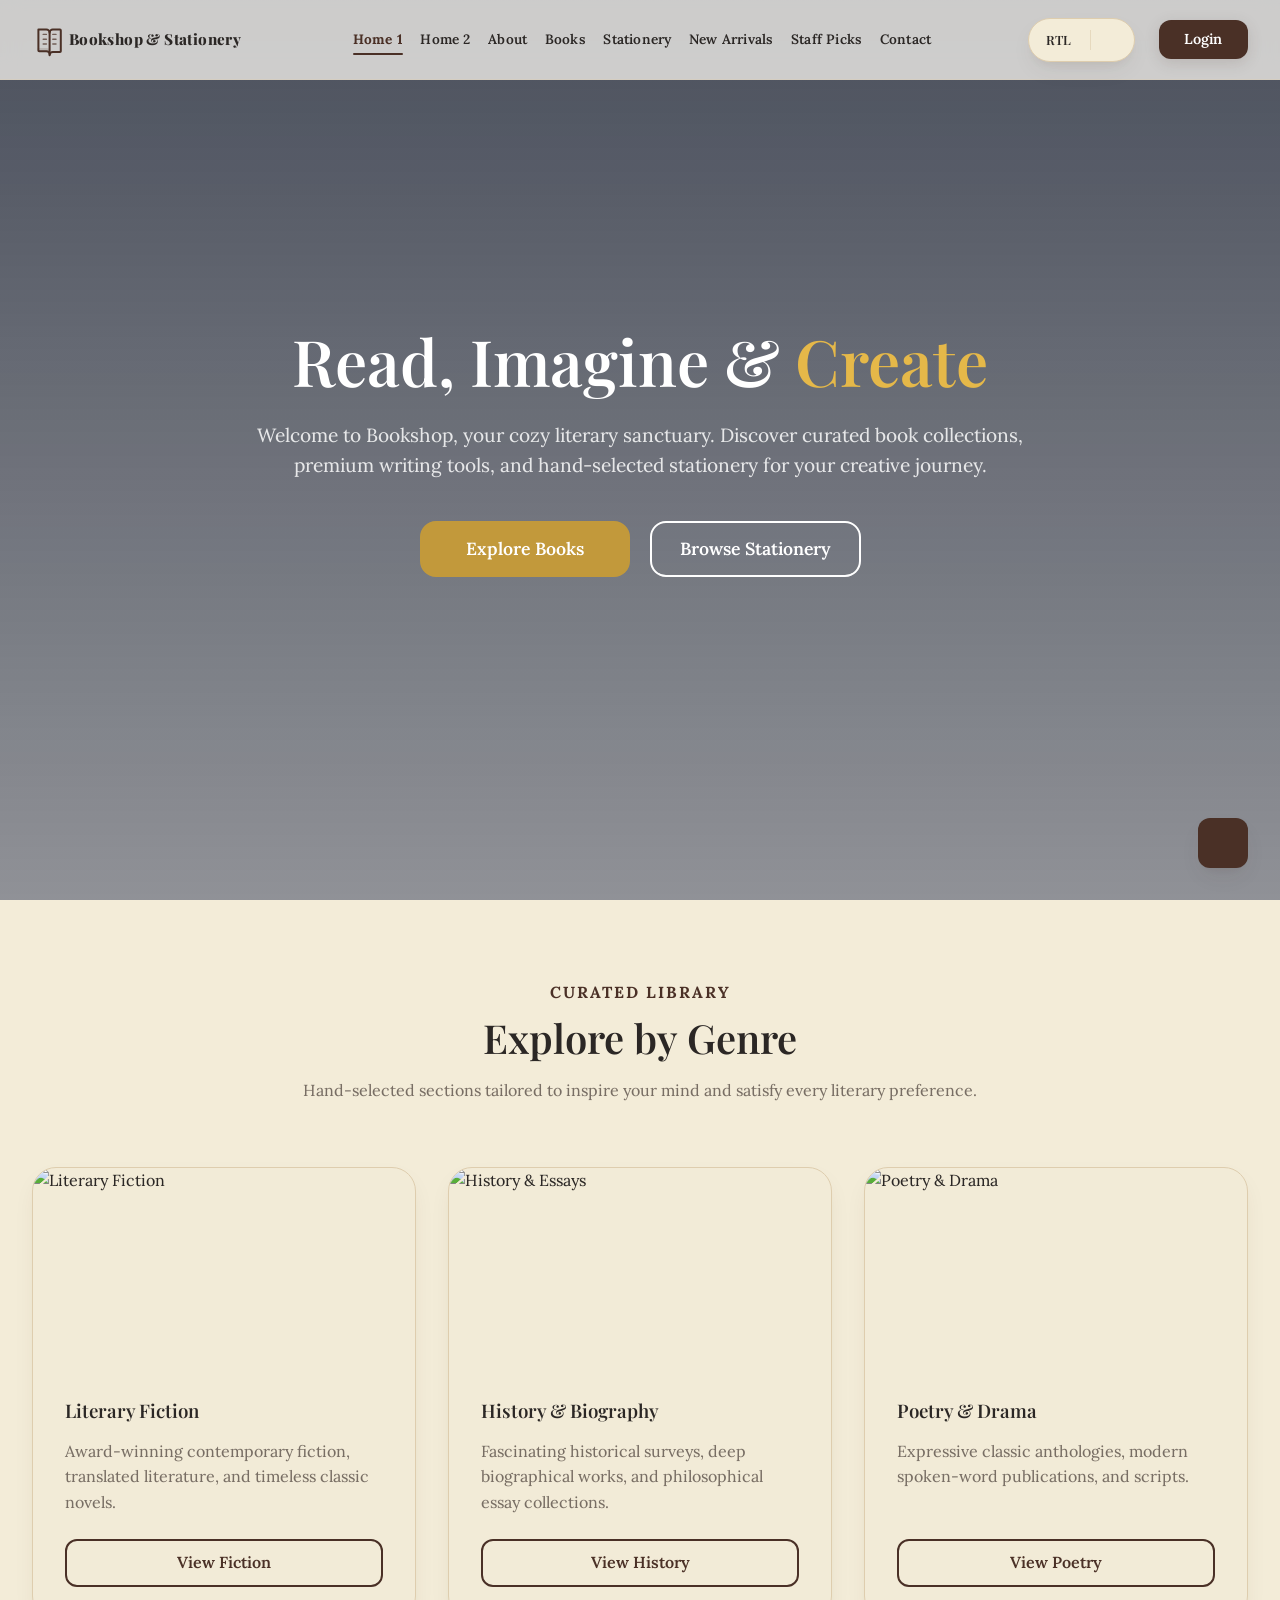
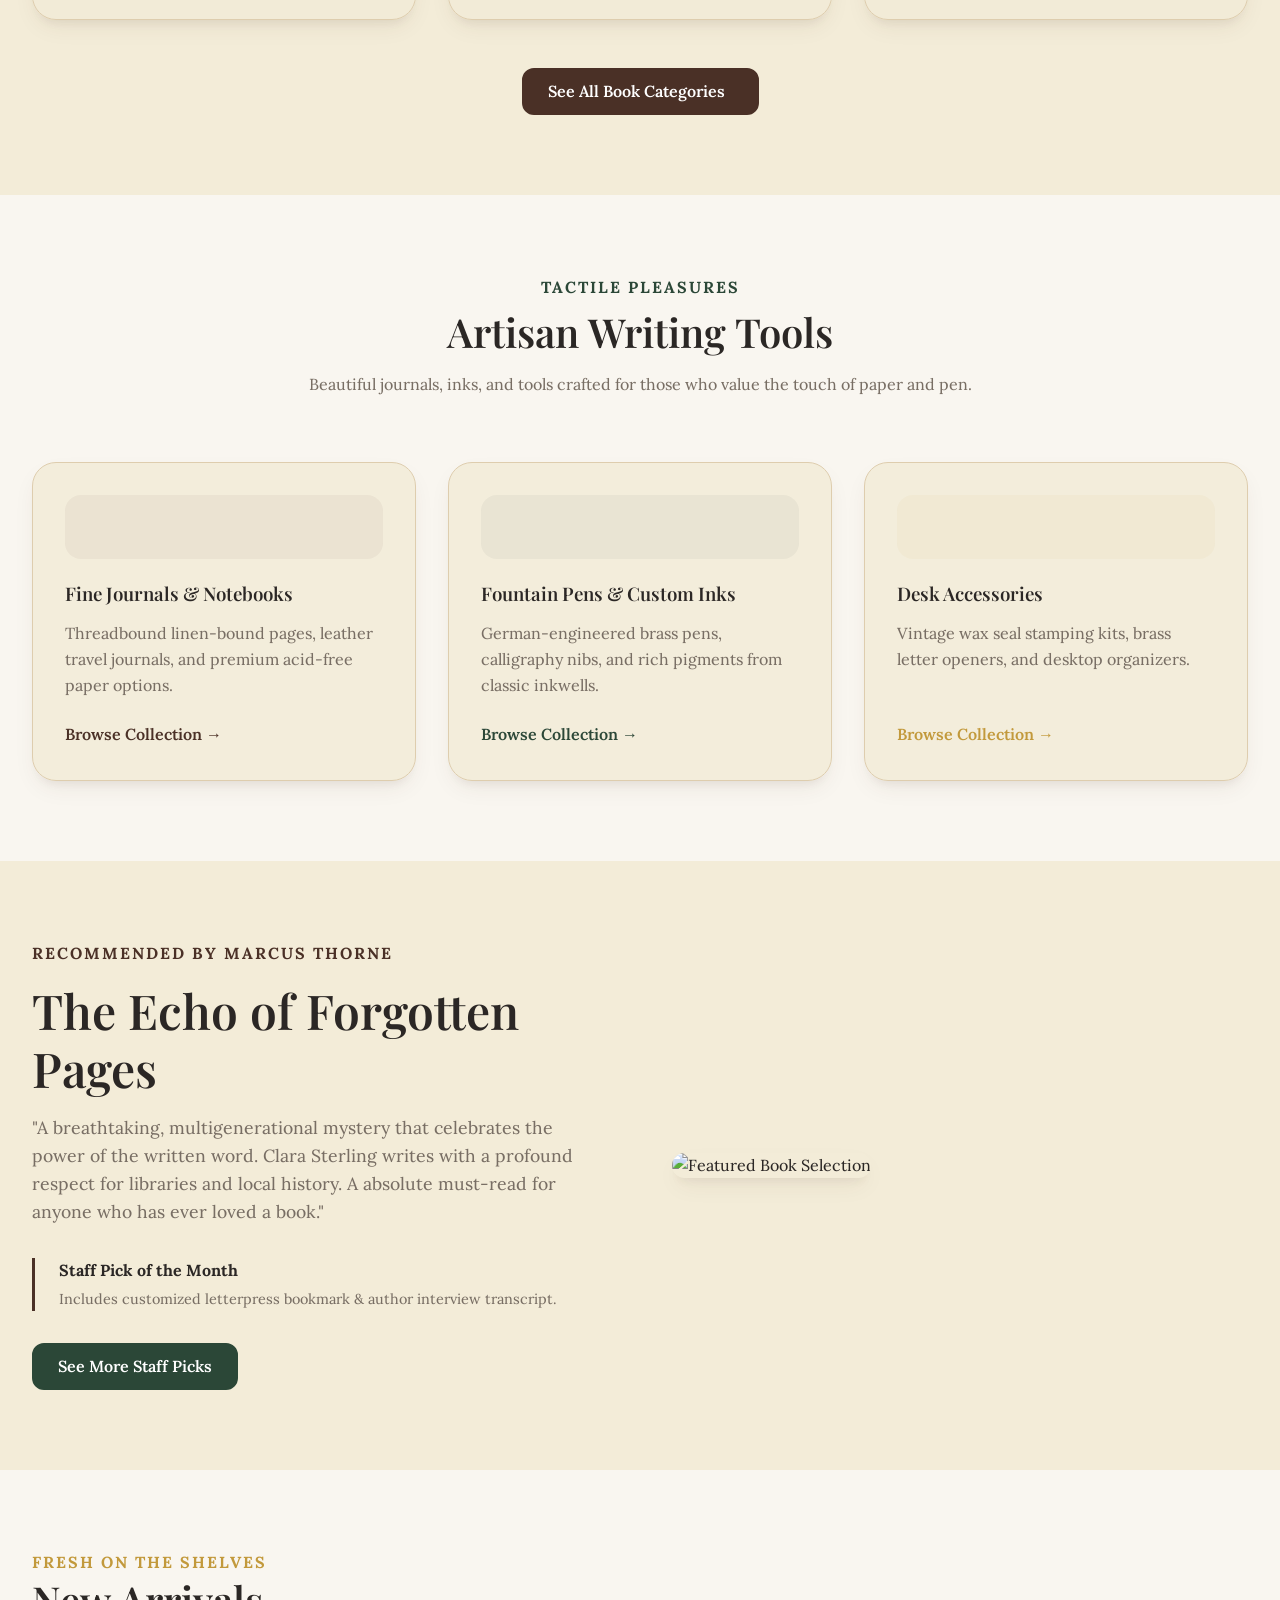
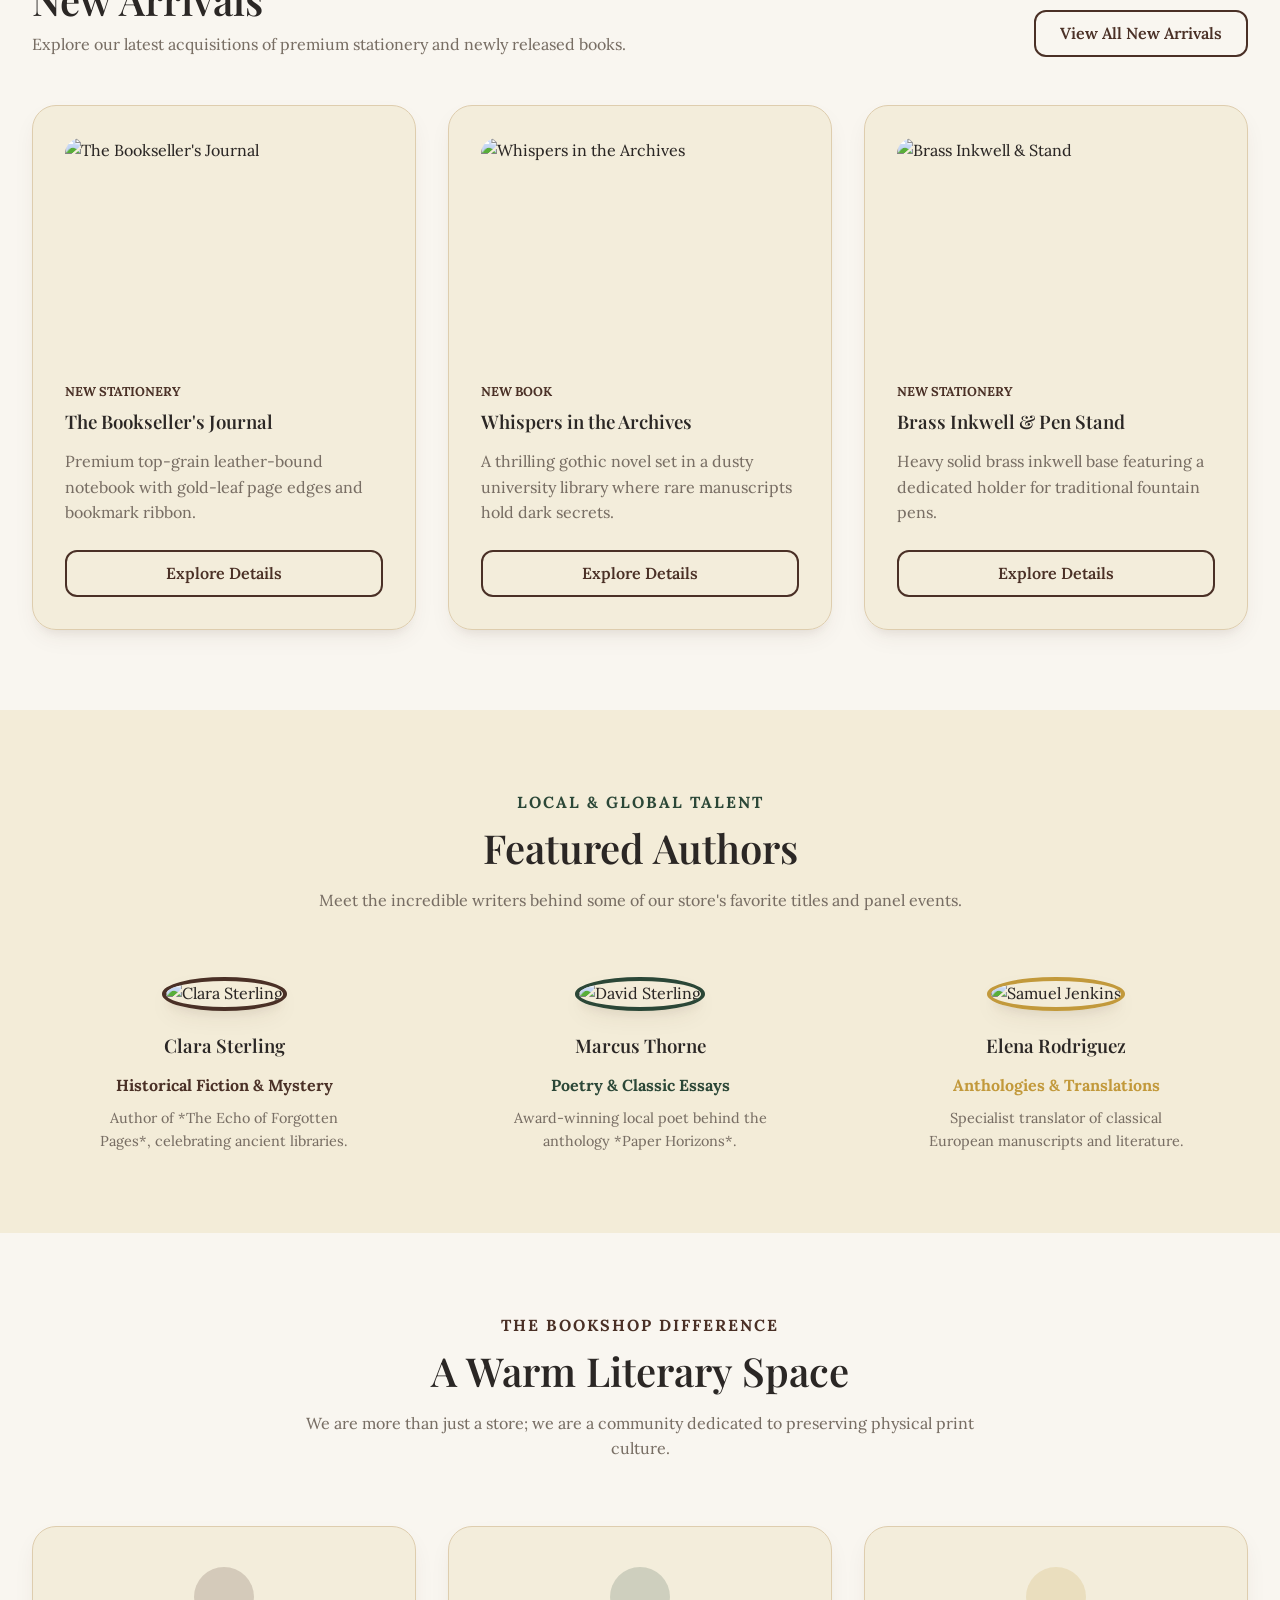
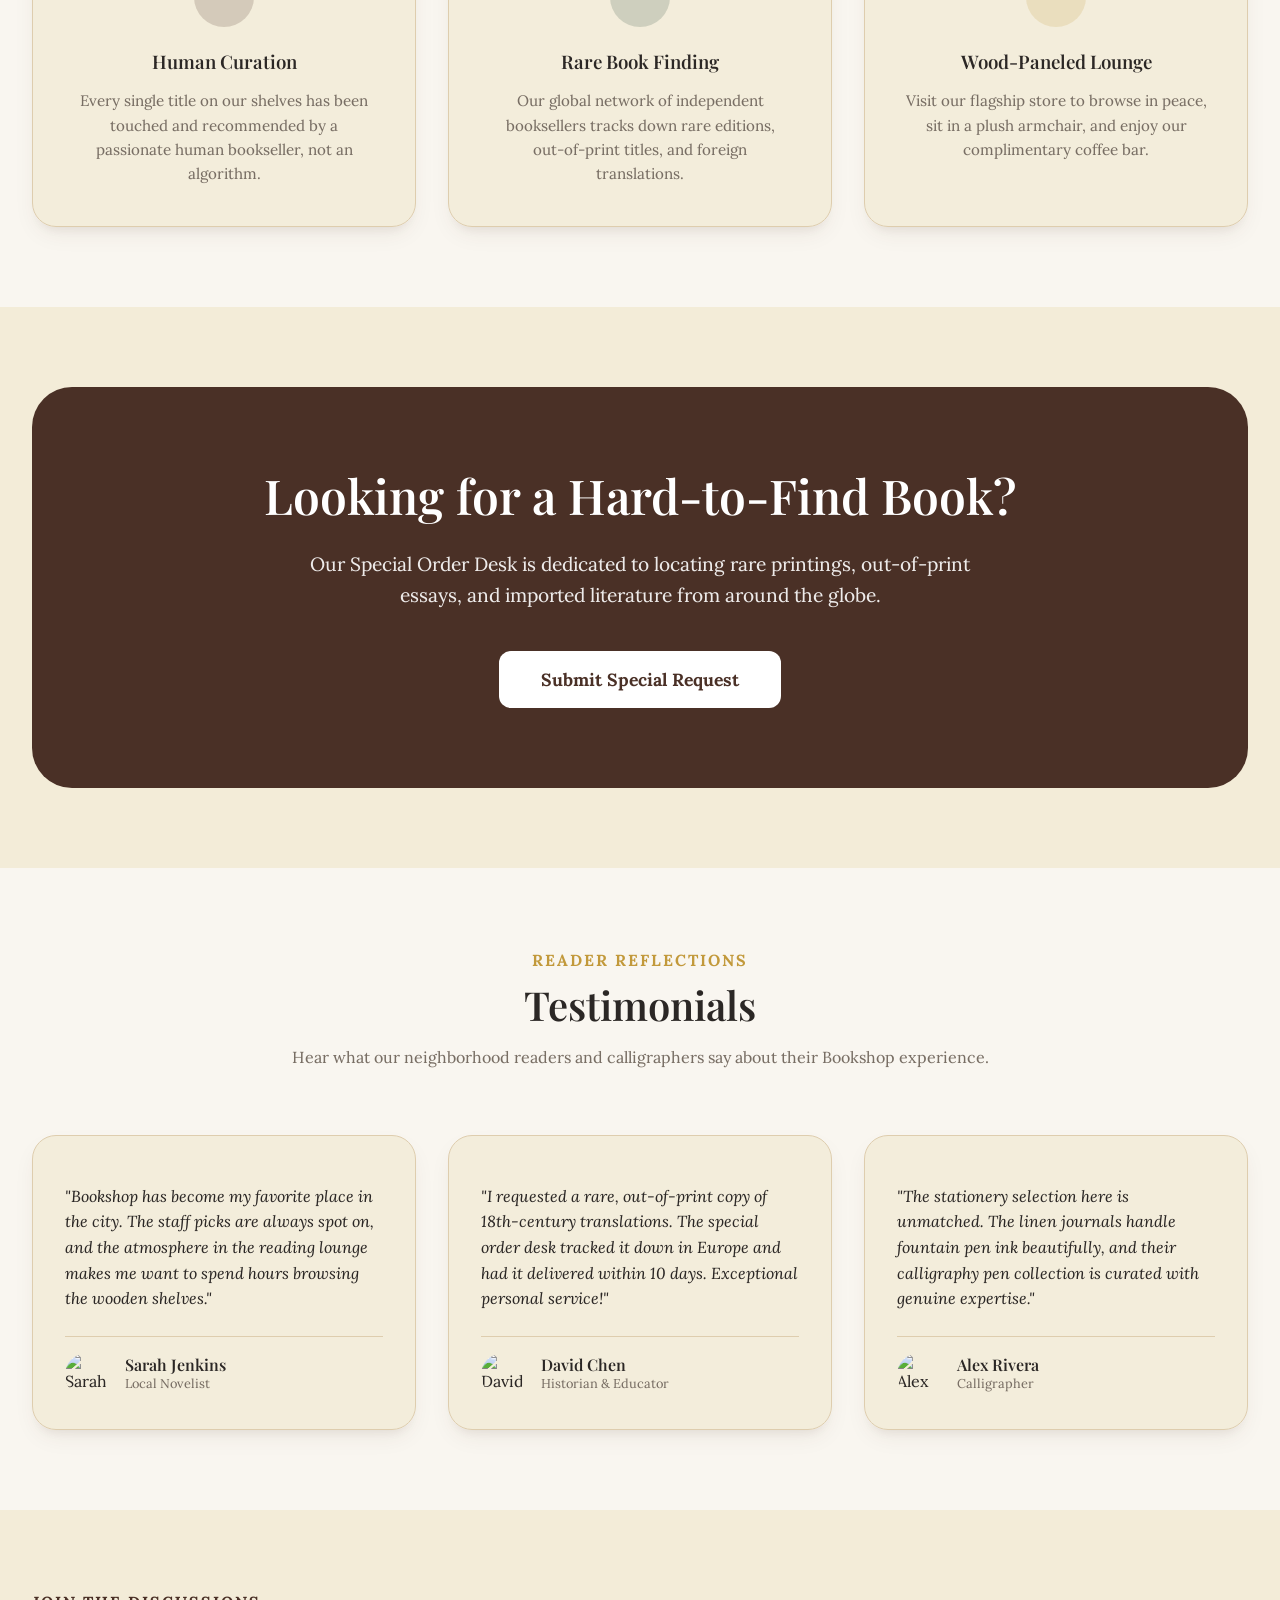
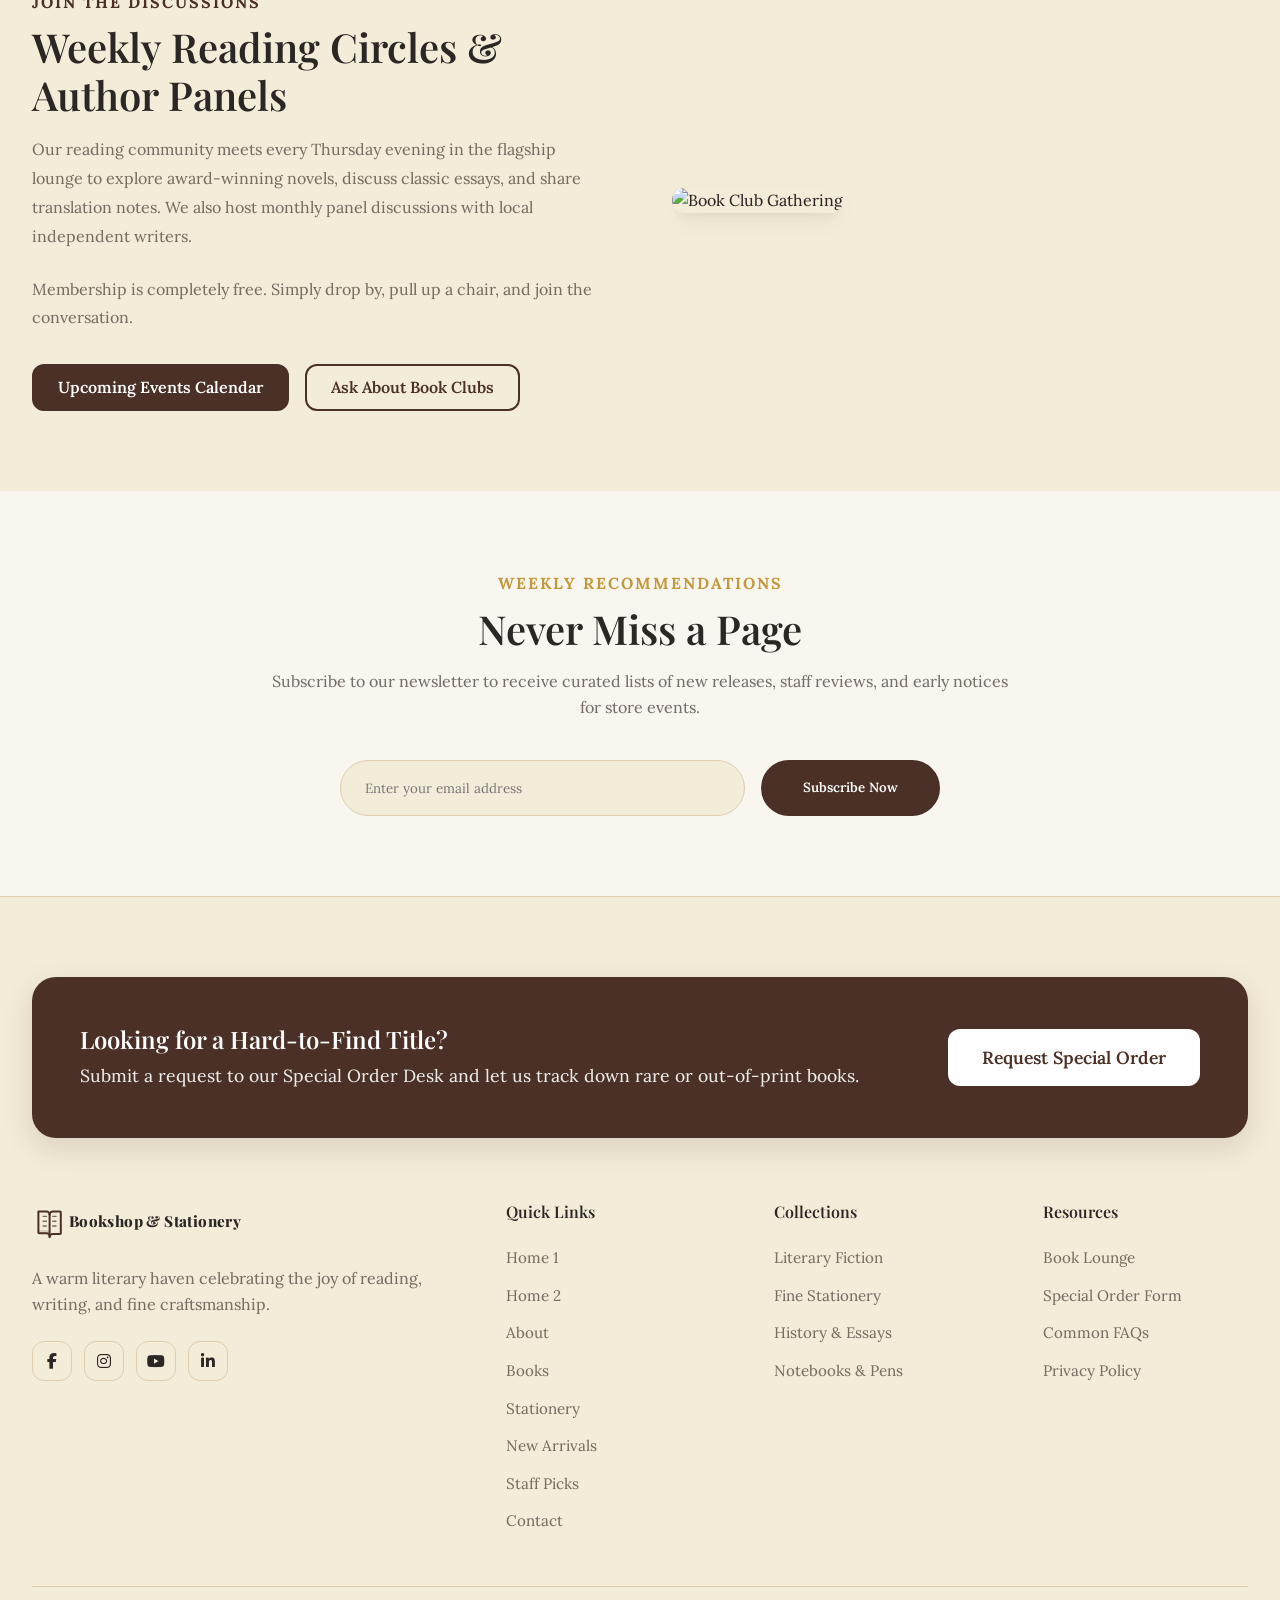
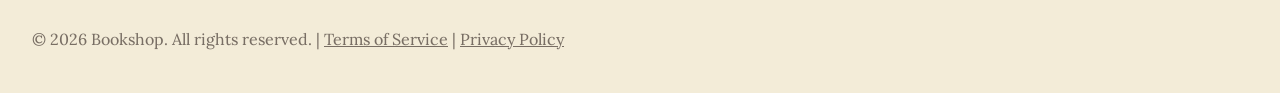
==== commit 7814aa13: "Update site layout, dark mode contrast, hero headers, button sizing, and responsive grid layouts" ====
--- a/index.html
+++ b/index.html
@@ -34,7 +34,8 @@
                 </svg>
             </a>
             <nav class="nav-links">
-                <a href="index.html" class="active">Home</a>
+                <a href="index.html" class="active">Home 1</a>
+                <a href="home-2.html">Home 2</a>
                 <a href="about.html">About</a>
                 <a href="books.html">Books</a>
                 <a href="stationery.html">Stationery</a>
@@ -65,7 +66,8 @@
             <i data-lucide="x"></i>
         </button>
         <nav class="mobile-nav-links">
-            <a href="index.html" class="active">Home</a>
+            <a href="index.html" class="active">Home 1</a>
+            <a href="home-2.html">Home 2</a>
             <a href="about.html">About</a>
             <a href="books.html">Books</a>
             <a href="stationery.html">Stationery</a>
@@ -81,11 +83,11 @@
         <div class="hero-bg" style="background-image: url('https://images.unsplash.com/photo-1507842217343-583bb7270b66?auto=format&fit=crop&q=80&w=2000');"></div>
         <div class="container">
             <div class="hero-content">
-                <h1>Read, Imagine, <br>&amp; <span style="color: var(--accent);">Create.</span></h1>
-                <p>Welcome to Bookshop, your cozy literary sanctuary. Discover curated book collections, premium writing tools, and hand-selected stationery for your creative journey.</p>
-                <div class="hero-buttons" style="display: flex; gap: 1rem; justify-content: center;">
-                    <a href="books.html" class="btn btn-primary btn-lg" style="padding: 1rem 2rem; font-size: 1.1rem;">Explore Books</a>
-                    <a href="stationery.html" class="btn btn-outline btn-lg" style="color: white; border-color: white; padding: 1rem 2rem; font-size: 1.1rem;">Browse Stationery</a>
+                <h1 style="font-size: 4rem; line-height: 1.2; margin-bottom: 1.25rem;">Read, Imagine &amp; <span style="color: #e5b849;">Create</span></h1>
+                <p style="color: rgba(255, 255, 255, 0.92); font-size: 1.2rem; max-width: 800px; margin: 0 auto 2.5rem;">Welcome to Bookshop, your cozy literary sanctuary. Discover curated book collections, premium writing tools, and hand-selected stationery for your creative journey.</p>
+                <div class="hero-buttons">
+                    <a href="books.html" class="btn btn-primary btn-lg">Explore Books</a>
+                    <a href="stationery.html" class="btn btn-outline btn-lg">Browse Stationery</a>
                 </div>
             </div>
         </div>
@@ -465,7 +467,8 @@
                 <div>
                     <h4>Quick Links</h4>
                     <ul style="list-style: none;">
-                        <li><a href="index.html">Home</a></li>
+                        <li><a href="index.html">Home 1</a></li>
+                        <li><a href="home-2.html">Home 2</a></li>
                         <li><a href="about.html">About</a></li>
                         <li><a href="books.html">Books</a></li>
                         <li><a href="stationery.html">Stationery</a></li>
--- a/style.css
+++ b/style.css
@@ -34,17 +34,17 @@
     --primary-hover: #a8812e;
     --secondary: #4e735e;
     --secondary-hover: #3d5c4b;
-    --accent: #8c5230;
+    --accent: #e5b849;             /* Bright Antique Gold for high-contrast visibility in dark mode */
     --leather: #a66844;
     --background: #1e1a17;         /* Deep Charcoal Walnut */
     --surface: #2d2621;            /* Warm Walnut/Leather base */
     --text: #fdfbf7;
-    --text-muted: #b3a79f;
+    --text-muted: #d4c8be;         /* High-contrast warm ivory-gray for dark mode text readability */
     --border: #4a3e35;
     --card-bg: rgba(45, 38, 33, 0.85);
     --glass-bg: rgba(30, 26, 23, 0.75);
-    --glass-border: rgba(253, 251, 247, 0.08);
-    --shadow: 0 10px 25px -5px rgba(0, 0, 0, 0.3), 0 8px 10px -6px rgba(0, 0, 0, 0.3);
+    --glass-border: rgba(253, 251, 247, 0.1);
+    --shadow: 0 10px 25px -5px rgba(0, 0, 0, 0.35), 0 8px 10px -6px rgba(0, 0, 0, 0.35);
 }
 
 * {
@@ -162,18 +162,42 @@
 }
 
 .logo {
-    display: flex;
+    display: inline-flex;
     align-items: center;
     gap: 0.75rem;
     font-size: 1.5rem;
     font-weight: 800;
     color: var(--primary);
+    text-decoration: none;
+    transition: var(--transition);
+}
+
+.logo:hover {
+    opacity: 0.92;
+    transform: translateY(-1px);
+}
+
+.logo-svg {
+    height: 40px;
+    width: auto;
+    max-width: 280px;
+    display: block;
 }
 
 .nav-links {
     display: flex;
-    gap: 2rem;
-    align-items: center;
+    gap: 1.1rem;
+    align-items: center;
+}
+
+.nav-links a {
+    font-size: 0.85rem;
+    font-weight: 600;
+    color: var(--text);
+    text-decoration: none;
+    transition: var(--transition);
+    white-space: nowrap;
+    letter-spacing: 0.2px;
 }
 
 .nav-links a:hover {
@@ -183,6 +207,7 @@
 .nav-links a.active {
     color: var(--primary);
     position: relative;
+    font-weight: 700;
 }
 
 .nav-links a.active::after {
@@ -202,7 +227,7 @@
     gap: 1.5rem;
 }
 
-/* Buttons */
+/* Buttons System */
 .btn {
     display: inline-flex;
     align-items: center;
@@ -210,30 +235,53 @@
     padding: 0.75rem 1.5rem;
     border-radius: 12px;
     font-weight: 600;
+    font-family: var(--font-main);
     cursor: pointer;
     transition: var(--transition);
-    border: none;
+    border: 2px solid transparent;
     gap: 0.5rem;
+    text-decoration: none;
+    box-sizing: border-box;
+    line-height: 1.2;
+    vertical-align: middle;
+}
+
+.btn-lg {
+    padding: 0.85rem 1.85rem;
+    font-size: 1.05rem;
+    min-height: 50px;
+    border-radius: 14px;
+}
+
+.btn-sm {
+    padding: 0.45rem 1rem;
+    font-size: 0.85rem;
+    min-height: 36px;
+    border-radius: 10px;
 }
 
 .btn-primary {
     background-color: var(--primary);
+    border-color: var(--primary);
     color: white;
 }
 
 .btn-primary:hover {
     background-color: var(--primary-hover);
+    border-color: var(--primary-hover);
     transform: translateY(-2px);
     box-shadow: 0 10px 15px -3px rgba(74, 48, 38, 0.4);
 }
 
 .btn-secondary {
     background-color: var(--secondary);
+    border-color: var(--secondary);
     color: white;
 }
 
 .btn-secondary:hover {
     background-color: var(--secondary-hover);
+    border-color: var(--secondary-hover);
     transform: translateY(-2px);
     box-shadow: 0 10px 15px -3px rgba(43, 71, 55, 0.4);
 }
@@ -246,6 +294,7 @@
 
 .btn-outline:hover {
     background-color: var(--primary);
+    border-color: var(--primary);
     color: white;
 }
 
@@ -471,6 +520,10 @@
     margin-bottom: 1.5rem;
 }
 
+.hero h1 span {
+    color: #e5b849 !important;
+}
+
 .hero p {
     font-size: 1.25rem;
     margin-bottom: 2.5rem;
@@ -508,16 +561,11 @@
     width: 100%;
 }
 
-@media (max-width: 900px) {
+@media (max-width: 1024px) and (min-width: 601px) {
     .grid-3 {
         grid-template-columns: repeat(2, 1fr);
     }
-    .home-page .grid-3 > *:last-child:nth-child(odd),
-    .books-page .grid-3 > *:last-child:nth-child(odd),
-    .stationery-page .grid-3 > *:last-child:nth-child(odd),
-    .new-arrivals-page .grid-3 > *:last-child:nth-child(odd),
-    .staff-picks-page .grid-3 > *:last-child:nth-child(odd),
-    .about-page .grid-3 > *:last-child:nth-child(odd) {
+    .grid-3 > *:last-child:nth-child(odd) {
         grid-column: span 2;
         justify-self: center;
         width: 100%;
@@ -530,12 +578,7 @@
         grid-template-columns: 1fr;
         grid-auto-rows: auto;
     }
-    .home-page .grid-3 > *:last-child:nth-child(odd),
-    .books-page .grid-3 > *:last-child:nth-child(odd),
-    .stationery-page .grid-3 > *:last-child:nth-child(odd),
-    .new-arrivals-page .grid-3 > *:last-child:nth-child(odd),
-    .staff-picks-page .grid-3 > *:last-child:nth-child(odd),
-    .about-page .grid-3 > *:last-child:nth-child(odd) {
+    .grid-3 > *:last-child:nth-child(odd) {
         grid-column: auto;
         justify-self: stretch;
         max-width: 100%;
@@ -1873,3 +1916,275 @@
         gap: 1.5rem !important;
     }
 }
+
+/* Home 2 Dedicated Styles */
+.hero-2 {
+    min-height: 85vh;
+    padding: 120px 0 80px;
+    background: linear-gradient(135deg, var(--surface) 0%, var(--background) 100%);
+    position: relative;
+    overflow: hidden;
+}
+
+.hero-2-grid {
+    display: grid;
+    grid-template-columns: 1.2fr 0.8fr;
+    gap: 4rem;
+    align-items: center;
+}
+
+@media (max-width: 1024px) {
+    .hero-2-grid {
+        grid-template-columns: 1fr;
+        text-align: center;
+        gap: 3rem;
+    }
+}
+
+.search-box-wrapper {
+    background: var(--card-bg);
+    border: 1px solid var(--border);
+    border-radius: 50px;
+    padding: 6px 8px 6px 20px;
+    display: flex;
+    align-items: center;
+    box-shadow: var(--shadow);
+    max-width: 580px;
+    margin: 2rem 0;
+}
+
+@media (max-width: 1024px) {
+    .search-box-wrapper {
+        margin: 2rem auto;
+    }
+}
+
+.search-box-wrapper input {
+    border: none;
+    outline: none;
+    background: transparent;
+    color: var(--text);
+    width: 100%;
+    font-size: 1rem;
+    font-family: var(--font-main);
+}
+
+.search-pills {
+    display: flex;
+    gap: 0.5rem;
+    flex-wrap: wrap;
+}
+
+@media (max-width: 1024px) {
+    .search-pills {
+        justify-content: center;
+    }
+}
+
+.pill-btn {
+    padding: 0.4rem 1rem;
+    border-radius: 20px;
+    background: var(--surface);
+    border: 1px solid var(--border);
+    font-size: 0.85rem;
+    color: var(--text-muted);
+    cursor: pointer;
+    transition: var(--transition);
+}
+
+.pill-btn:hover, .pill-btn.active {
+    background: var(--primary);
+    color: white;
+    border-color: var(--primary);
+}
+
+.hero-spotlight-card {
+    background: var(--card-bg);
+    border: 1px solid var(--border);
+    border-radius: 28px;
+    padding: 2rem;
+    box-shadow: var(--shadow);
+    position: relative;
+    transition: var(--transition);
+}
+
+.hero-spotlight-card:hover {
+    transform: translateY(-5px);
+    border-color: var(--accent);
+}
+
+.badge-tag {
+    position: absolute;
+    top: -12px;
+    right: 24px;
+    background: var(--accent);
+    color: white;
+    padding: 0.35rem 1rem;
+    border-radius: 20px;
+    font-size: 0.8rem;
+    font-weight: 700;
+    text-transform: uppercase;
+    letter-spacing: 1px;
+    box-shadow: 0 4px 12px rgba(194, 153, 59, 0.4);
+}
+
+.mood-tabs {
+    display: flex;
+    gap: 0.75rem;
+    justify-content: center;
+    flex-wrap: wrap;
+    margin-bottom: 3rem;
+}
+
+.mood-tab-btn {
+    padding: 0.75rem 1.5rem;
+    border-radius: 30px;
+    border: 1px solid var(--border);
+    background: var(--card-bg);
+    color: var(--text);
+    font-size: 0.95rem;
+    font-weight: 600;
+    cursor: pointer;
+    transition: var(--transition);
+    display: inline-flex;
+    align-items: center;
+    gap: 0.5rem;
+}
+
+.mood-tab-btn:hover, .mood-tab-btn.active {
+    background: var(--primary);
+    color: white;
+    border-color: var(--primary);
+    box-shadow: 0 6px 20px rgba(74, 48, 38, 0.2);
+}
+
+.sub-card {
+    background: var(--card-bg);
+    border: 2px solid var(--border);
+    border-radius: 28px;
+    padding: 2.5rem 2rem;
+    display: flex;
+    flex-direction: column;
+    position: relative;
+    transition: var(--transition);
+}
+
+.sub-card.popular {
+    border-color: var(--accent);
+    box-shadow: 0 12px 30px rgba(194, 153, 59, 0.2);
+    transform: scale(1.03);
+}
+
+@media (max-width: 1024px) {
+    .sub-card.popular {
+        transform: none;
+    }
+}
+
+.sub-card:hover {
+    transform: translateY(-8px);
+    border-color: var(--primary);
+}
+
+.event-card {
+    background: var(--card-bg);
+    border: 1px solid var(--border);
+    border-radius: 24px;
+    padding: 2rem;
+    display: flex;
+    gap: 2rem;
+    align-items: center;
+    transition: var(--transition);
+}
+
+.event-card:hover {
+    transform: translateY(-5px);
+    border-color: var(--secondary);
+    box-shadow: var(--shadow);
+}
+
+.event-date-box {
+    width: 80px;
+    height: 80px;
+    border-radius: 20px;
+    background: var(--primary);
+    color: white;
+    display: flex;
+    flex-direction: column;
+    align-items: center;
+    justify-content: center;
+    flex-shrink: 0;
+    font-family: var(--font-heading);
+}
+
+.event-date-box span:first-child {
+    font-size: 1.5rem;
+    font-weight: 800;
+    line-height: 1;
+}
+
+.event-date-box span:last-child {
+    font-size: 0.75rem;
+    text-transform: uppercase;
+    letter-spacing: 1px;
+}
+
+@media (max-width: 600px) {
+    .event-card {
+        flex-direction: column;
+        text-align: center;
+    }
+}
+
+/* Hero Section Buttons Uniform Sizing & Alignment */
+.hero-buttons {
+    display: flex;
+    gap: 1.25rem;
+    justify-content: center;
+    align-items: center;
+    flex-wrap: wrap;
+}
+
+.hero-buttons .btn {
+    min-width: 210px;
+    height: 56px;
+    padding: 0 1.75rem !important;
+    font-size: 1.1rem !important;
+    font-weight: 600 !important;
+    display: inline-flex !important;
+    align-items: center !important;
+    justify-content: center !important;
+    box-sizing: border-box !important;
+    border-radius: 16px !important;
+    text-align: center !important;
+    line-height: 1 !important;
+    transition: var(--transition);
+}
+
+.hero-buttons .btn-primary {
+    background-color: var(--accent) !important;
+    border: 2px solid var(--accent) !important;
+    color: white !important;
+}
+
+.hero-buttons .btn-primary:hover {
+    background-color: var(--accent-hover) !important;
+    border-color: var(--accent-hover) !important;
+    transform: translateY(-2px);
+    box-shadow: 0 8px 20px rgba(0, 0, 0, 0.25);
+}
+
+.hero-buttons .btn-outline {
+    background-color: transparent !important;
+    border: 2px solid white !important;
+    color: white !important;
+}
+
+.hero-buttons .btn-outline:hover {
+    background-color: rgba(255, 255, 255, 0.15) !important;
+    border-color: white !important;
+    color: white !important;
+    transform: translateY(-2px);
+    box-shadow: 0 8px 20px rgba(0, 0, 0, 0.25);
+}
+
